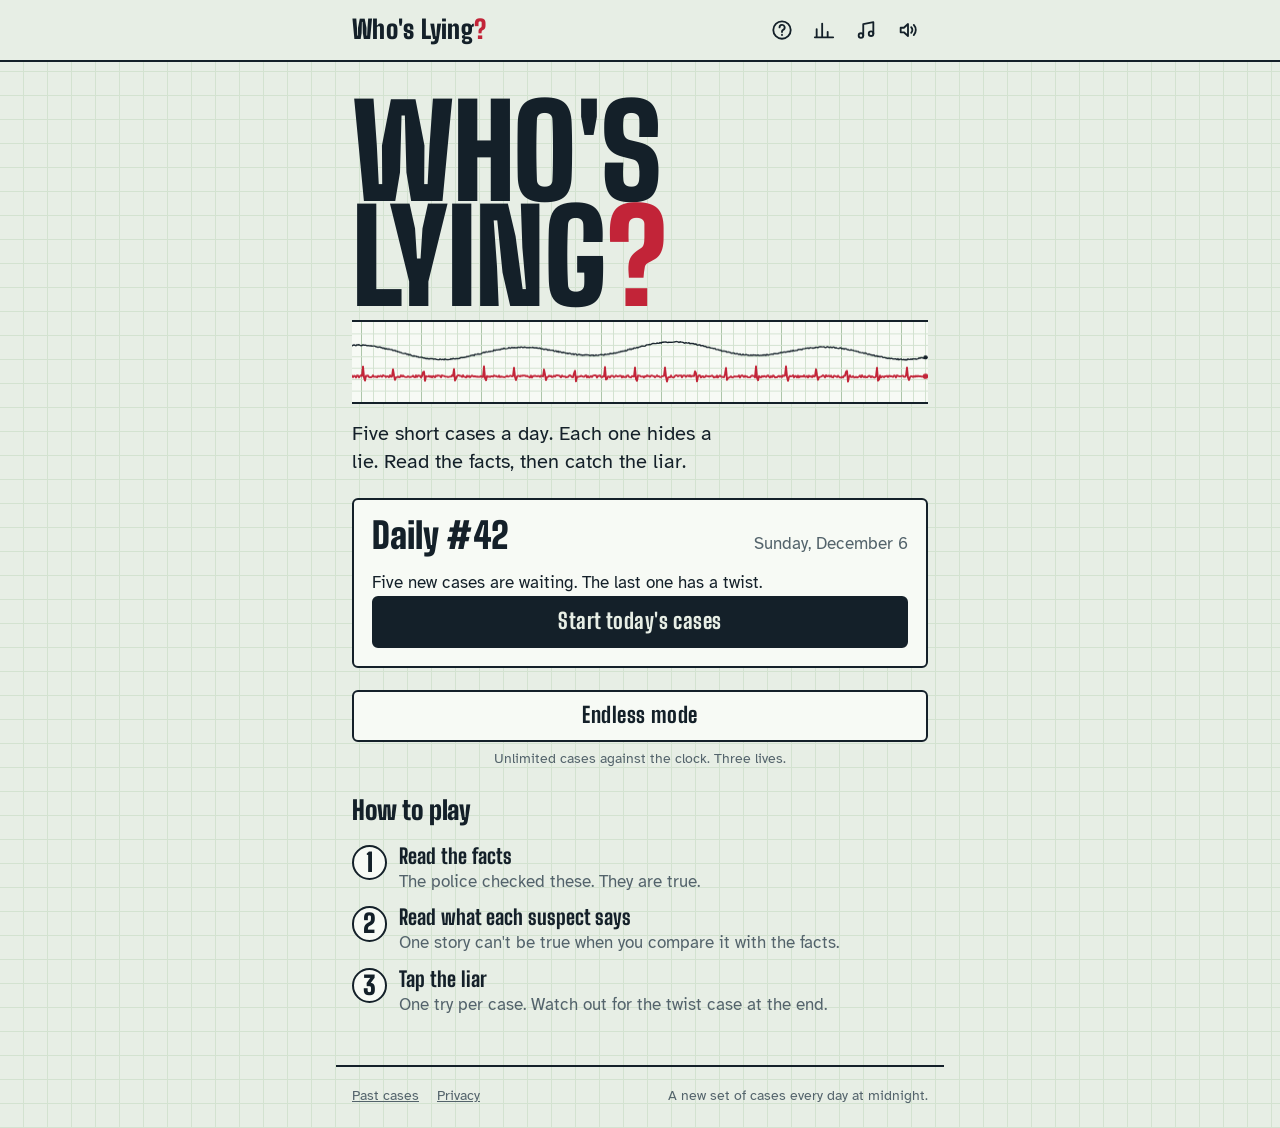
==== index.html @ 4c0bff15 "Who's Lying? daily detective game - 5 daily cases with a twist case, share grid, streaks and stats -" ====
<!doctype html>
<html lang="en">
<head>
<meta charset="utf-8">
<meta name="viewport" content="width=device-width, initial-scale=1, viewport-fit=cover">
<title>Who's Lying?</title>
<meta name="description" content="A free daily detective game. Five short cases a day, one lie hidden in each. Read the facts, catch the liar and share your score.">
<meta name="theme-color" content="#e7eee5" media="(prefers-color-scheme: light)">
<meta name="theme-color" content="#0e1612" media="(prefers-color-scheme: dark)">
<!-- If you move to your own domain, change the address in the 4 lines below -->
<link rel="canonical" href="https://r4flutter.github.io/WhoLies/">
<meta property="og:url" content="https://r4flutter.github.io/WhoLies/">
<meta property="og:image" content="https://r4flutter.github.io/WhoLies/assets/og-image.png">
<meta name="twitter:image" content="https://r4flutter.github.io/WhoLies/assets/og-image.png">
<meta property="og:type" content="website">
<meta property="og:site_name" content="Who's Lying?">
<meta property="og:title" content="Who's Lying? A daily game of catching liars">
<meta property="og:description" content="Five short cases a day. Each one hides a lie. Can you catch them all?">
<meta property="og:image:width" content="1200">
<meta property="og:image:height" content="630">
<meta name="twitter:card" content="summary_large_image">
<link rel="icon" href="assets/favicon.svg" type="image/svg+xml">
<link rel="icon" href="assets/icon-192.png" sizes="192x192" type="image/png">
<link rel="apple-touch-icon" href="assets/apple-touch-icon.png">
<link rel="manifest" href="manifest.webmanifest">
<link rel="preload" href="assets/fonts/big-shoulders-display-latin-900-normal.woff2" as="font" type="font/woff2" crossorigin>
<link rel="preload" href="assets/fonts/atkinson-hyperlegible-latin-400-normal.woff2" as="font" type="font/woff2" crossorigin>
<link rel="stylesheet" href="css/style.css">
<!--
  GOOGLE ADSENSE: when you apply for AdSense, Google asks you to paste a code
  like the line below into the <head>. Paste it here, replacing the ID with yours:
  <script async src="https://pagead2.googlesyndication.com/pagead/js/adsbygoogle.js?client=ca-pub-0000000000000000" crossorigin="anonymous"></script>
-->
<script type="application/ld+json">
{"@context":"https://schema.org","@type":"VideoGame","name":"Who's Lying?","description":"A free daily detective game: five short cases a day, one lie hidden in each.","genre":["Puzzle","Mystery"],"playMode":"SinglePlayer","gamePlatform":"Web browser","applicationCategory":"Game","operatingSystem":"Any","isAccessibleForFree":true,"offers":{"@type":"Offer","price":"0","priceCurrency":"USD"}}
</script>
</head>
<body>
<a class="skip" href="#main">Skip to the game</a>

<header class="bar">
  <div class="bar-in wrap">
    <button class="brand" id="brand" type="button">Who's Lying<span class="q">?</span></button>
    <div class="bar-tools">
      <button class="icon-btn" id="btn-help" type="button" aria-label="How to play">
        <svg viewBox="0 0 24 24"><circle cx="12" cy="12" r="9.5"/><path d="M9.3 9.2a2.8 2.8 0 1 1 3.9 2.6c-.8.4-1.2 1-1.2 1.9v.6"/><path d="M12 17.2v.3"/></svg>
      </button>
      <button class="icon-btn" id="btn-board" type="button" aria-label="Leaderboard" hidden>
        <svg viewBox="0 0 24 24"><path d="M7 4h10v5a5 5 0 0 1-10 0z"/><path d="M7 6H4v1.5A3.5 3.5 0 0 0 7.5 11M17 6h3v1.5a3.5 3.5 0 0 1-3.5 3.5"/><path d="M12 14v4M8.5 20.5h7M10 18h4"/></svg>
      </button>
      <button class="icon-btn" id="btn-stats" type="button" aria-label="Your stats">
        <svg viewBox="0 0 24 24"><path d="M4 20V11M10 20V5M16 20v-6M22 20H2"/></svg>
      </button>
      <button class="icon-btn" id="btn-music" type="button" aria-label="Music" aria-pressed="true">
        <svg viewBox="0 0 24 24"><path d="M9 18V5.5l11-2V16"/><circle cx="6.5" cy="18" r="2.5"/><circle cx="17.5" cy="16" r="2.5"/><path class="mute" d="M3 3l18 18"/></svg>
      </button>
      <button class="icon-btn" id="btn-sound" type="button" aria-label="Sound" aria-pressed="true">
        <svg viewBox="0 0 24 24"><path d="M4 9.5h3.5L12 5.5v13l-4.5-4H4z"/><path class="wave" d="M15.5 9a4.2 4.2 0 0 1 0 6M18.3 6.5a8 8 0 0 1 0 11"/><path class="mute" d="M16 9.5l5 5M21 9.5l-5 5"/></svg>
      </button>
    </div>
  </div>
</header>

<main id="main" class="wrap">

  <!-- HOME -->
  <section id="screen-home" class="screen" aria-labelledby="home-title">
    <div class="hero">
      <h1 class="hero-title" id="home-title">Who's<br>Lying<span class="q">?</span></h1>
      <canvas class="trace hero-trace" id="hero-trace" aria-hidden="true"></canvas>
      <p class="hero-lede">Five short cases a day. Each one hides a lie. Read the facts, then catch the liar.</p>
    </div>

    <div class="today" id="today">
      <div class="today-head">
        <span class="today-num" id="home-num">Daily #1</span>
        <span class="today-date" id="home-date"></span>
      </div>
      <div id="home-state"></div>
    </div>

    <div class="endless-cta">
      <button class="btn ghost wide" id="btn-endless" type="button">Endless mode</button>
      <p class="note" id="endless-note">Unlimited cases against the clock. Three lives.</p>
    </div>

    <div>
      <h2 class="how-title">How to play</h2>
    </div>
    <ol class="steps">
      <li><div><strong>Read the facts</strong><span>The police checked these. They are true.</span></div></li>
      <li><div><strong>Read what each suspect says</strong><span>One story can't be true when you compare it with the facts.</span></div></li>
      <li><div><strong>Tap the liar</strong><span>One try per case. Watch out for the twist case at the end.</span></div></li>
    </ol>
  </section>

  <!-- GAME -->
  <section id="screen-game" class="screen" aria-label="Case" hidden>
    <div class="recorder">
      <canvas class="trace" id="trace" aria-hidden="true"></canvas>
      <div class="rec-labels"><span id="rec-left">Case 1 of 5</span><span class="rec-time" id="rec-time" role="timer" aria-live="off">0:00</span></div>
    </div>
    <div class="game-meta">
      <div class="pips" id="pips" role="img" aria-label="Your results so far"></div>
      <div class="score-line" id="score-line" hidden></div>
      <div class="lives" id="lives" role="img" hidden></div>
      <span class="replay-tag" id="replay-tag" hidden>Replay: streak safe</span>
    </div>

    <article class="case" id="case">
      <p class="case-kicker" id="case-kicker"></p>
      <h2 class="case-title" id="case-title"></h2>
      <p class="case-setup" id="case-setup"></p>
      <div class="twist" id="twist" hidden></div>
      <h3 class="sec">Facts the police checked</h3>
      <ul class="clues" id="clues"></ul>
      <h3 class="sec">What they say</h3>
      <p class="task" id="task"></p>
      <p class="tip" id="tip" hidden>Compare each story with the facts above. Exactly one of them can't be true.</p>
      <div class="suspects" id="suspects"></div>
      <div class="case-tools">
        <button class="link-btn" id="btn-hint" type="button">Use a hint</button>
        <p class="note" id="hint-note"></p>
      </div>
    </article>
  </section>

  <!-- RESULTS -->
  <section id="screen-results" class="screen" aria-labelledby="res-title" hidden>
    <p class="res-kicker" id="res-kicker"></p>
    <h2 class="res-title" id="res-title" tabindex="-1"></h2>
    <div id="res-body"></div>
    <div class="share-box">
      <button class="btn primary wide" id="btn-share" type="button">Share your result</button>
      <div class="share-alt">
        <a id="share-wa" href="#" target="_blank" rel="noopener">WhatsApp</a>
        <a id="share-x" href="#" target="_blank" rel="noopener">Post on X</a>
        <button id="btn-copy" type="button">Copy text</button>
      </div>
      <textarea class="share-text" id="share-text" readonly hidden aria-label="Your result text"></textarea>
    </div>
    <div class="rank-card" id="res-rank" hidden></div>
    <dl class="stat-row" id="res-stats"></dl>
    <p class="countdown-line" id="res-next"></p>
    <div class="dlg-row" id="res-actions"></div>
    <details class="review" id="review">
      <summary>Review the answers</summary>
      <div id="review-list"></div>
    </details>
    <div class="ad-slot" id="ad-results" hidden></div>
  </section>
</main>

<footer class="foot wrap">
  <a href="archive.html">Past cases</a>
  <a href="privacy.html">Privacy</a>
  <span class="spacer"></span>
  <span>A new set of cases every day at midnight.</span>
</footer>

<!-- Accuse / verdict panel -->
<div class="sheet" id="sheet" hidden>
  <div class="sheet-in">
    <div id="sheet-accuse" class="dlg-row">
      <p class="sheet-q" id="accuse-q"></p>
      <div class="sheet-row">
        <button class="btn ghost" id="btn-cancel" type="button">Cancel</button>
        <button class="btn danger" id="btn-accuse" type="button">Accuse</button>
      </div>
    </div>
    <div id="sheet-verdict" class="dlg-row" hidden aria-live="polite">
      <p class="verdict" id="verdict"></p>
      <p class="why" id="why"></p>
      <p class="twist-reveal" id="twist-reveal" hidden></p>
      <button class="btn primary wide" id="btn-next" type="button">Next case</button>
    </div>
  </div>
</div>

<dialog id="dlg-help" aria-labelledby="help-h">
  <div class="dlg">
    <button class="icon-btn dlg-close" type="button" data-close aria-label="Close">
      <svg viewBox="0 0 24 24"><path d="M6 6l12 12M18 6L6 18"/></svg>
    </button>
    <h2 id="help-h">How to play</h2>
    <p>Every day there are five new cases. In each one, the police checked some facts, and three suspects tell you their story.</p>
    <p><strong>One story can't be true.</strong> Compare each one with the facts and tap the liar. You get one try per case.</p>
    <h3>The twist case</h3>
    <p>Case 5 changes the rules. Sometimes two people are lying and you must find the honest one. Sometimes everyone tells the truth and one of the facts is fake.</p>
    <h3>Your result</h3>
    <ul class="legend">
      <li><span class="cell-g"></span>Caught on your own</li>
      <li><span class="cell-y"></span>Caught with a hint</li>
      <li><span class="cell-r"></span>The liar got away</li>
    </ul>
    <h3>Endless mode</h3>
    <p>Unlimited cases with a timer and three lives. Every fifth case is a twist. How long a streak can you build?</p>
    <button class="btn primary wide" type="button" data-close>Got it</button>
  </div>
</dialog>

<dialog id="dlg-stats" aria-labelledby="stats-h">
  <div class="dlg">
    <button class="icon-btn dlg-close" type="button" data-close aria-label="Close">
      <svg viewBox="0 0 24 24"><path d="M6 6l12 12M18 6L6 18"/></svg>
    </button>
    <h2 id="stats-h">Your stats</h2>
    <dl class="stat-row" id="stats-row"></dl>
    <h3>Liars caught per day</h3>
    <div class="dist" id="stats-dist"></div>
    <p id="stats-endless"></p>
    <h3 id="stats-badges-h" hidden>Your rewards</h3>
    <p class="badges" id="stats-badges" hidden></p>
  </div>
</dialog>

<dialog id="dlg-chance" aria-labelledby="chance-h">
  <div class="dlg">
    <h2 id="chance-h">Out of lives</h2>
    <p id="chance-text"></p>
    <button class="btn danger wide" id="btn-chance-yes" type="button">Keep going</button>
    <button class="btn ghost wide" id="btn-chance-no" type="button">End the run</button>
  </div>
</dialog>

<dialog id="dlg-board" aria-labelledby="board-h">
  <div class="dlg">
    <button class="icon-btn dlg-close" type="button" data-close aria-label="Close">
      <svg viewBox="0 0 24 24"><path d="M6 6l12 12M18 6L6 18"/></svg>
    </button>
    <h2 id="board-h">Leaderboard</h2>
    <p class="demo-note" id="board-demo" hidden>Demo mode: these players are made up, and nothing you post leaves this device.</p>
    <div class="tabs" role="tablist" aria-label="Which leaderboard">
      <button class="tab" type="button" role="tab" data-tab="today" aria-selected="true">Today</button>
      <button class="tab" type="button" role="tab" data-tab="yesterday" aria-selected="false">Yesterday</button>
      <button class="tab" type="button" role="tab" data-tab="endless" aria-selected="false">Endless</button>
    </div>
    <p class="board-note" id="board-note"></p>
    <ol class="board" id="board-list" aria-live="polite"></ol>
    <div class="board-me" id="board-me"></div>
  </div>
</dialog>

<dialog id="dlg-name" aria-labelledby="name-h">
  <form class="dlg" id="name-form" method="dialog" novalidate>
    <h2 id="name-h">Join the leaderboard</h2>
    <p>Pick a detective name. Other players will see it next to your score.</p>
    <label class="field-label" for="name-input">Detective name</label>
    <input class="field" id="name-input" name="name" type="text" maxlength="16" autocomplete="nickname" autocapitalize="words" spellcheck="false" required>
    <p class="field-error" id="name-error" role="alert" hidden></p>
    <button class="btn primary wide" type="submit" id="name-save">Join</button>
    <button class="btn ghost wide" type="button" data-close>Not now</button>
  </form>
</dialog>

<dialog id="dlg-reward" aria-labelledby="reward-h">
  <div class="dlg reward">
    <p class="reward-badge" id="reward-badge" aria-hidden="true"></p>
    <h2 id="reward-h">You made the top 100!</h2>
    <p id="reward-text"></p>
    <ul class="reward-list" id="reward-list"></ul>
    <button class="btn primary wide" type="button" data-close>Nice!</button>
  </div>
</dialog>

<div class="toast" id="toast" role="status" aria-live="polite" hidden></div>

<script src="js/config.js" defer></script>
<script src="js/cases.js" defer></script>
<script src="js/engine.js" defer></script>
<script src="js/ads.js" defer></script>
<script src="js/leaderboard.js" defer></script>
<script src="js/game.js" defer></script>
</body>
</html>
---- css/style.css ----
/* WHO'S LYING? — styles
   Layout: one narrow case-file column on polygraph chart paper; a strip-chart recorder tops every case. */

@font-face { font-family: "Big Shoulders Display"; font-weight: 700; font-style: normal; font-display: swap; src: url("../assets/fonts/big-shoulders-display-latin-700-normal.woff2") format("woff2"); }
@font-face { font-family: "Big Shoulders Display"; font-weight: 800; font-style: normal; font-display: swap; src: url("../assets/fonts/big-shoulders-display-latin-800-normal.woff2") format("woff2"); }
@font-face { font-family: "Big Shoulders Display"; font-weight: 900; font-style: normal; font-display: swap; src: url("../assets/fonts/big-shoulders-display-latin-900-normal.woff2") format("woff2"); }
@font-face { font-family: "Atkinson Hyperlegible"; font-weight: 400; font-style: normal; font-display: swap; src: url("../assets/fonts/atkinson-hyperlegible-latin-400-normal.woff2") format("woff2"); }
@font-face { font-family: "Atkinson Hyperlegible"; font-weight: 400; font-style: italic; font-display: swap; src: url("../assets/fonts/atkinson-hyperlegible-latin-400-italic.woff2") format("woff2"); }
@font-face { font-family: "Atkinson Hyperlegible"; font-weight: 700; font-style: normal; font-display: swap; src: url("../assets/fonts/atkinson-hyperlegible-latin-700-normal.woff2") format("woff2"); }

:root {
  /* chart paper, recorder ink, red needle pen, manila evidence tags */
  --paper: #e7eee5;
  --surface: #f7faf5;
  --grid: #d3e2d0;
  --grid-strong: #adc6a9;
  --ink: #142029;
  --pencil: #53636b;
  --needle: #c22438;
  --needle-ink: #ffffff;
  --tag: #ecdcae;
  --tag-ink: #382d12;
  --ok: #1b6844;
  --hint: #8f6200;
  --face: #fbfcf8;
  --scrim: rgba(20, 32, 41, 0.55);

  --display: "Big Shoulders Display", "Arial Narrow", "Roboto Condensed", "Helvetica Neue", Impact, sans-serif;
  --body: "Atkinson Hyperlegible", "Segoe UI", Roboto, "Helvetica Neue", Arial, sans-serif;

  --s-1: 0.875rem;
  --s0: 1.0625rem;
  --s1: 1.25rem;
  --s2: 1.625rem;
  --s3: 2.25rem;
  --s4: 3.25rem;
  --r: 6px;
  --col: 36rem;
  color-scheme: light;
}
@media (prefers-color-scheme: dark) {
  :root:not([data-theme="light"]) {
    --paper: #0e1612;
    --surface: #16211b;
    --grid: #1b2922;
    --grid-strong: #2c4236;
    --ink: #e2ebe1;
    --pencil: #95a69b;
    --needle: #ff5c6c;
    --needle-ink: #1a0508;
    --tag: #3a3220;
    --tag-ink: #f2e5bd;
    --ok: #55c993;
    --hint: #e5b545;
    --face: #1e2b24;
    --scrim: rgba(0, 0, 0, 0.62);
    color-scheme: dark;
  }
}
:root[data-theme="dark"] {
  --paper: #0e1612;
  --surface: #16211b;
  --grid: #1b2922;
  --grid-strong: #2c4236;
  --ink: #e2ebe1;
  --pencil: #95a69b;
  --needle: #ff5c6c;
  --needle-ink: #1a0508;
  --tag: #3a3220;
  --tag-ink: #f2e5bd;
  --ok: #55c993;
  --hint: #e5b545;
  --face: #1e2b24;
  --scrim: rgba(0, 0, 0, 0.62);
  color-scheme: dark;
}

*, *::before, *::after { box-sizing: border-box; }
[hidden] { display: none !important; }
html { -webkit-text-size-adjust: 100%; }
body {
  margin: 0;
  min-height: 100vh;
  font-family: var(--body);
  font-size: var(--s0);
  line-height: 1.5;
  color: var(--ink);
  background-color: var(--paper);
  background-image:
    linear-gradient(var(--grid) 1px, transparent 1px),
    linear-gradient(90deg, var(--grid) 1px, transparent 1px);
  background-size: 24px 24px;
  background-position: -1px -1px;
  -webkit-font-smoothing: antialiased;
  overflow-x: hidden;
  overflow-x: clip;
  display: flex;
  flex-direction: column;
}
body.sheet-open { padding-bottom: var(--sheet-h, 0px); }
img, svg, canvas { max-width: 100%; }
button { font: inherit; color: inherit; }
a { color: inherit; }
:focus-visible { outline: 3px solid var(--needle); outline-offset: 2px; }

.wrap {
  width: 100%;
  max-width: calc(var(--col) + 32px);
  margin-inline: auto;
  padding-left: max(16px, env(safe-area-inset-left, 0px));
  padding-right: max(16px, env(safe-area-inset-right, 0px));
}
.skip { position: absolute; left: -999px; top: 8px; background: var(--ink); color: var(--paper); padding: 8px 12px; z-index: 50; border-radius: var(--r); }
.skip:focus { left: 16px; }

/* ---------- header ---------- */
.bar { border-bottom: 2px solid var(--ink); background: var(--paper); }
.bar-in { display: flex; align-items: center; justify-content: space-between; gap: 12px; padding-block: 10px; }
.brand {
  background: none; border: 0; padding: 4px 0; cursor: pointer; white-space: nowrap;
  font-family: var(--display); font-weight: 900; font-size: clamp(1.3rem, 6vw, 1.6rem); line-height: 1; letter-spacing: 0.01em;
  color: var(--ink);
}
.brand .q { color: var(--needle); }
.bar-tools { display: flex; gap: 2px; }
.icon-btn {
  width: 40px; height: 40px; display: grid; place-items: center;
  background: transparent; border: 0; border-radius: 50%; cursor: pointer; color: var(--ink);
}
.icon-btn:hover { background: var(--grid); }
.icon-btn svg { width: 22px; height: 22px; fill: none; stroke: currentColor; stroke-width: 2; stroke-linecap: round; stroke-linejoin: round; }
.icon-btn[aria-pressed="false"] .wave { display: none; }
.icon-btn[aria-pressed="true"] .mute { display: none; }

main { flex: 1; padding-block: 20px 32px; }
.screen { display: grid; gap: 22px; }
.screen > p { margin: 0; }
#res-body { display: grid; gap: 14px; justify-items: start; }

/* ---------- buttons ---------- */
.btn {
  display: inline-flex; align-items: center; justify-content: center; gap: 8px;
  min-height: 52px; padding: 10px 20px;
  border-radius: var(--r); border: 2px solid var(--ink);
  font-family: var(--display); font-weight: 800; font-size: 1.35rem; letter-spacing: 0.02em; line-height: 1;
  cursor: pointer; text-decoration: none; text-align: center;
  transition: transform 0.08s ease;
}
.btn:active { transform: translateY(1px); }
.btn:disabled { opacity: 0.55; cursor: default; }
.btn.primary { background: var(--ink); color: var(--paper); }
.btn.ghost { background: var(--surface); color: var(--ink); }
.btn.danger { background: var(--needle); border-color: var(--needle); color: var(--needle-ink); }
.btn.wide { width: 100%; }
.btn.small { min-height: 40px; padding: 6px 14px; font-size: 1.1rem; }
.link-btn {
  background: none; border: 0; padding: 6px 2px; cursor: pointer;
  color: var(--pencil); text-decoration: underline; text-underline-offset: 3px; font-size: var(--s-1);
}
.link-btn:disabled { text-decoration: none; cursor: default; }

/* ---------- home ---------- */
.hero { display: grid; gap: 10px; padding-top: 6px; }
.hero-title {
  margin: 0;
  font-family: var(--display); font-weight: 900;
  font-size: clamp(4.25rem, 21vw, 8rem); line-height: 0.82; letter-spacing: -0.01em;
  text-transform: uppercase;
}
.hero-title .q { color: var(--needle); }
.trace { display: block; width: 100%; height: 76px; }
.hero-trace { height: 84px; border-top: 2px solid var(--ink); border-bottom: 2px solid var(--ink); background: var(--surface); }
.hero-lede { margin: 6px 0 0; font-size: var(--s1); line-height: 1.4; max-width: 30ch; text-wrap: pretty; }

.today {
  background: var(--surface); border: 2px solid var(--ink); border-radius: var(--r);
  padding: 18px; display: grid; gap: 14px;
}
.today-head { display: flex; flex-wrap: wrap; align-items: baseline; justify-content: space-between; gap: 4px 12px; }
.today-num { font-family: var(--display); font-weight: 900; font-size: var(--s3); line-height: 1; }
.today-date { color: var(--pencil); }
.today p { margin: 0; }
.home-done { display: grid; gap: 12px; }
.mini-grid { display: flex; gap: 6px; }
.mini-grid span { width: 30px; height: 30px; border-radius: 4px; border: 2px solid var(--ink); }
.cell-g { background: var(--ok); }
.cell-y { background: var(--hint); }
.cell-r { background: var(--needle); }
.cell-n { background: transparent; }
.countdown-line { color: var(--pencil); font-variant-numeric: tabular-nums; }
.countdown-line strong { color: var(--ink); font-weight: 700; }

.endless-cta { display: grid; gap: 6px; }
.endless-cta .note { color: var(--pencil); font-size: var(--s-1); margin: 0; text-align: center; }

.steps { margin: 0; padding: 0; list-style: none; display: grid; gap: 12px; counter-reset: step; }
.steps li { counter-increment: step; display: grid; grid-template-columns: 2.2rem 1fr; gap: 12px; align-items: start; }
.steps li::before {
  content: counter(step);
  font-family: var(--display); font-weight: 900; font-size: 1.6rem; line-height: 1;
  width: 2.2rem; height: 2.2rem; display: grid; place-items: center;
  border: 2px solid var(--ink); border-radius: 50%; background: var(--surface);
}
.steps strong { display: block; font-family: var(--display); font-weight: 800; font-size: 1.3rem; line-height: 1.15; }
.steps span { color: var(--pencil); }
.how-title { margin: 6px 0 0; font-family: var(--display); font-weight: 900; font-size: var(--s2); line-height: 1; }

/* ---------- recorder ---------- */
.recorder {
  position: relative; border: 2px solid var(--ink); border-radius: var(--r);
  background: var(--surface); overflow: hidden;
}
.recorder .trace { height: 70px; }
.rec-labels {
  position: absolute; inset: 0 0 auto 0; display: flex; justify-content: space-between; align-items: flex-start;
  padding: 6px 10px; pointer-events: none;
  font-family: var(--display); font-weight: 800; font-size: 1.05rem; letter-spacing: 0.03em;
}
.rec-labels span { background: var(--surface); padding: 0 4px; border-radius: 3px; }
.rec-time { font-variant-numeric: tabular-nums; }
.rec-time.urgent { color: var(--needle); }

.game-meta { display: flex; align-items: center; justify-content: space-between; gap: 12px; min-height: 30px; }
.pips { display: flex; gap: 6px; }
.pips span { width: 22px; height: 22px; border-radius: 4px; border: 2px solid var(--ink); }
.pips span.now { box-shadow: 0 0 0 3px var(--grid-strong); }
.score-line { font-family: var(--display); font-weight: 800; font-size: 1.25rem; }
.lives { display: flex; gap: 6px; align-items: center; }
.lives span { width: 16px; height: 16px; border-radius: 50%; border: 2px solid var(--needle); }
.lives span.on { background: var(--needle); }
.replay-tag { font-size: var(--s-1); color: var(--pencil); border: 1px dashed var(--pencil); border-radius: 99px; padding: 2px 10px; }

/* ---------- case ---------- */
.case { display: grid; gap: 14px; }
.case-kicker { margin: 0; color: var(--pencil); font-size: var(--s-1); }
.case-title {
  margin: -6px 0 0; font-family: var(--display); font-weight: 900;
  font-size: clamp(2.1rem, 9vw, 2.75rem); line-height: 0.95; text-wrap: balance;
}
.case-setup { margin: 0; font-size: var(--s1); line-height: 1.4; text-wrap: pretty; }
.sec { margin: 6px 0 -4px; font-family: var(--display); font-weight: 800; font-size: 1.3rem; line-height: 1.1; }
.twist {
  border: 3px solid var(--needle); border-radius: var(--r); padding: 12px 14px;
  background: var(--surface); color: var(--ink); display: grid; gap: 2px;
}
.twist strong { font-family: var(--display); font-weight: 900; font-size: 1.7rem; line-height: 1; color: var(--needle); }

.clues { list-style: none; margin: 0; padding: 0; display: grid; gap: 8px; }
.clue {
  position: relative; display: block; width: 100%; text-align: left;
  background: var(--tag); color: var(--tag-ink);
  padding: 11px 14px 11px 34px; border: 0; border-radius: 0 var(--r) var(--r) 0;
  clip-path: polygon(16px 0, 100% 0, 100% 100%, 16px 100%, 0 50%);
  font-size: var(--s0); line-height: 1.4;
}
.clue::before {
  content: ""; position: absolute; left: 14px; top: 50%; width: 9px; height: 9px; margin-top: -4.5px;
  border-radius: 50%; background: var(--paper); box-shadow: inset 0 0 0 2px var(--tag-ink);
}
button.clue { cursor: pointer; }
button.clue:hover { filter: brightness(0.97); }
.clue.is-picked { outline: 3px solid var(--needle); outline-offset: -3px; }
.clue.is-out { opacity: 0.45; text-decoration: line-through; }
.clue.is-wrong { outline: 3px dashed var(--needle); outline-offset: -3px; }
.clue.has-stamp { padding-right: 104px; }
.clue .stamp { right: 10px; top: 50%; transform: translateY(-50%) rotate(-6deg); }

.task { margin: 0; font-weight: 700; }
.tip { margin: 0; color: var(--pencil); font-size: var(--s-1); border-left: 3px solid var(--grid-strong); padding-left: 10px; }

.suspects { display: grid; gap: 10px; overflow-x: clip; padding-bottom: 12px; }
.suspect {
  position: relative; display: grid; grid-template-columns: 76px 1fr; gap: 14px; align-items: start;
  width: 100%; text-align: left; padding: 12px; cursor: pointer;
  background: var(--surface); border: 2px solid var(--grid-strong); border-radius: var(--r);
  transition: border-color 0.12s ease;
}
.suspect:hover { border-color: var(--ink); }
.suspect.is-picked { border-color: var(--needle); box-shadow: 0 0 0 2px var(--needle); }
.suspect.is-out { opacity: 0.45; }
.suspect.is-out .says { text-decoration: line-through; }
.suspect.is-wrong { border-color: var(--needle); border-style: dashed; }
.suspect:disabled, .clue:disabled { cursor: default; }
.suspect.static { cursor: default; }
.suspect.static:hover { border-color: var(--grid-strong); }
.mug {
  width: 76px; height: 86px; border: 2px solid var(--ink); border-radius: 4px; overflow: hidden;
  background-color: var(--face);
  background-image: repeating-linear-gradient(to bottom, transparent 0 13px, var(--grid-strong) 13px 14px);
  display: grid; align-items: end;
}
.face { display: block; width: 100%; height: auto; }
.face .skin { fill: var(--face); stroke: var(--ink); stroke-width: 2; }
.face .cloth { fill: var(--grid-strong); }
.face .ln { fill: none; stroke: var(--ink); stroke-width: 2; stroke-linecap: round; stroke-linejoin: round; }
.face .ln.thin { stroke-width: 1.4; }
.face .ln.paper { stroke: var(--face); }
.face .hair, .face .ink { fill: var(--ink); }
.face .band { fill: var(--needle); }
.who { display: grid; gap: 4px; min-width: 0; }
.who-name { font-family: var(--display); font-weight: 900; font-size: 1.55rem; line-height: 1; }
.who-role { color: var(--pencil); font-size: var(--s-1); line-height: 1.2; }
.says { display: block; margin: 4px 0 0; font-size: var(--s0); line-height: 1.42; }
.says::before { content: "\201C"; }
.says::after { content: "\201D"; }
.your-pick { position: absolute; left: 12px; bottom: -11px; background: var(--needle); color: var(--needle-ink); font-size: 0.75rem; font-weight: 700; padding: 1px 8px; border-radius: 99px; }

.stamp {
  position: absolute; right: 12px; top: 12px; z-index: 2;
  font-family: var(--display); font-weight: 900; font-size: 1.9rem; line-height: 1; letter-spacing: 0.06em;
  color: var(--needle); border: 3px solid var(--needle); border-radius: 4px; padding: 4px 8px 2px;
  transform: rotate(-9deg); background: var(--surface);
  animation: stamp 0.32s cubic-bezier(0.2, 1.6, 0.4, 1) both;
}
.stamp.ok { color: var(--ok); border-color: var(--ok); }
.clue .stamp { background: var(--tag); font-size: 1.4rem; }
@keyframes stamp { from { transform: rotate(-9deg) scale(1.7); opacity: 0; } to { transform: rotate(-9deg) scale(1); opacity: 1; } }
.clue .stamp { animation-name: stampc; }
@keyframes stampc { from { transform: translateY(-50%) rotate(-6deg) scale(1.7); opacity: 0; } to { transform: translateY(-50%) rotate(-6deg) scale(1); opacity: 1; } }

.case-tools { display: flex; flex-wrap: wrap; gap: 4px 16px; align-items: center; justify-content: space-between; }
.case-tools .note { color: var(--pencil); font-size: var(--s-1); margin: 0; }

/* ---------- bottom sheet ---------- */
.sheet {
  position: fixed; left: 0; right: 0; bottom: 0; z-index: 20;
  background: var(--surface); border-top: 3px solid var(--ink);
  padding-bottom: env(safe-area-inset-bottom, 0px);
  max-height: 72vh; overflow-y: auto;
  animation: rise 0.18s ease-out both;
}
@keyframes rise { from { transform: translateY(100%); } to { transform: none; } }
.sheet-in {
  max-width: calc(var(--col) + 32px); margin-inline: auto;
  padding-left: max(16px, env(safe-area-inset-left, 0px));
  padding-right: max(16px, env(safe-area-inset-right, 0px));
  padding-block: 14px 16px; display: grid; gap: 10px;
}
.sheet-q { margin: 0; font-weight: 700; }
.sheet-row { display: grid; grid-template-columns: 1fr 2fr; gap: 10px; }
.verdict { margin: 0; font-family: var(--display); font-weight: 900; font-size: var(--s3); line-height: 0.95; }
.verdict.good { color: var(--ok); }
.verdict.bad { color: var(--needle); }
.why { margin: 0; line-height: 1.45; }
.twist-reveal { margin: 0; font-style: italic; color: var(--pencil); }

/* ---------- results ---------- */
.res-kicker { margin: 0; color: var(--pencil); }
.res-title { margin: -12px 0 0; font-family: var(--display); font-weight: 900; font-size: clamp(3rem, 15vw, 4.75rem); line-height: 0.88; text-wrap: balance; }
.res-grid { display: flex; gap: 8px; }
.res-grid span { width: 48px; height: 48px; border-radius: 6px; border: 2px solid var(--ink); }
.res-big { margin: 0; font-family: var(--display); font-weight: 900; font-size: clamp(4.5rem, 24vw, 7rem); line-height: 0.85; }
.res-line { margin: 0; font-size: var(--s1); }
.res-line strong { font-variant-numeric: tabular-nums; }
.share-box { display: grid; gap: 10px; }
.share-alt { display: flex; flex-wrap: wrap; gap: 8px; }
.share-alt a, .share-alt button {
  flex: 1 1 0; min-width: 90px; min-height: 44px; display: inline-flex; align-items: center; justify-content: center;
  border: 2px solid var(--ink); border-radius: var(--r); background: var(--surface);
  font-weight: 700; text-decoration: none; cursor: pointer; font-size: var(--s-1);
}
.share-text { width: 100%; min-height: 110px; font: inherit; font-size: var(--s-1); padding: 10px; border: 2px solid var(--ink); border-radius: var(--r); background: var(--surface); color: var(--ink); }
.stat-row { display: grid; grid-template-columns: repeat(4, 1fr); gap: 8px; margin: 0; }
.stat-row div { display: grid; gap: 2px; text-align: center; padding: 10px 4px; border-top: 2px solid var(--ink); }
.stat-row dt { order: 2; color: var(--pencil); font-size: 0.8rem; line-height: 1.2; }
.stat-row dd { order: 1; margin: 0; font-family: var(--display); font-weight: 900; font-size: 2rem; line-height: 1; font-variant-numeric: tabular-nums; }
.new-best { display: inline-block; background: var(--needle); color: var(--needle-ink); font-weight: 700; font-size: var(--s-1); padding: 3px 10px; border-radius: 99px; }

.review { border-top: 2px solid var(--ink); padding-top: 10px; }
.review summary { cursor: pointer; font-family: var(--display); font-weight: 800; font-size: 1.3rem; padding: 4px 0; }
.review-item { display: grid; gap: 4px; padding: 12px 0; border-bottom: 1px solid var(--grid-strong); }
.review-item h4 { margin: 0; font-family: var(--display); font-weight: 800; font-size: 1.25rem; display: flex; gap: 8px; align-items: center; }
.review-item h4 span { width: 16px; height: 16px; border-radius: 3px; border: 2px solid var(--ink); flex: none; }
.review-item p { margin: 0; }
.review-item .ans { font-weight: 700; }

.ad-slot { min-height: 0; }
.ad-demo-banner { border: 2px dashed var(--pencil); border-radius: var(--r); padding: 28px 12px; text-align: center; color: var(--pencil); font-size: var(--s-1); }

/* ---------- dialogs ---------- */
dialog {
  width: min(32rem, calc(100% - 32px)); max-height: calc(100% - 48px);
  border: 2px solid var(--ink); border-radius: var(--r); padding: 0;
  background: var(--surface); color: var(--ink);
}
dialog::backdrop { background: var(--scrim); }
.dlg { padding: 20px; display: grid; gap: 14px; }
.dlg h2 { margin: 0; font-family: var(--display); font-weight: 900; font-size: var(--s3); line-height: 0.95; }
.dlg h3 { margin: 4px 0 0; font-family: var(--display); font-weight: 800; font-size: 1.3rem; }
.dlg p { margin: 0; }
.dlg-close { justify-self: end; margin: -8px -8px -18px 0; }
.dist { display: grid; gap: 6px; }
.dist-row { display: grid; grid-template-columns: 2.4rem 1fr; gap: 8px; align-items: center; font-variant-numeric: tabular-nums; }
.dist-row b { font-family: var(--display); font-size: 1.15rem; }
.dist-bar { height: 24px; background: var(--grid-strong); color: var(--ink); border-radius: 3px; display: flex; align-items: center; justify-content: flex-end; padding: 0 8px; font-size: var(--s-1); font-weight: 700; min-width: 28px; }
.dist-bar.today { background: var(--ink); color: var(--paper); }
.dlg-row { display: grid; gap: 10px; }
.legend { display: grid; gap: 6px; margin: 0; padding: 0; list-style: none; }
.legend li { display: flex; gap: 10px; align-items: center; }
.legend span { width: 20px; height: 20px; border-radius: 4px; border: 2px solid var(--ink); flex: none; }

/* ---------- toast + ad placeholder ---------- */
.toast {
  position: fixed; left: 50%; bottom: calc(24px + env(safe-area-inset-bottom, 0px)); transform: translateX(-50%);
  z-index: 40; max-width: calc(100% - 32px);
  background: var(--ink); color: var(--paper); padding: 10px 16px; border-radius: var(--r); font-weight: 700;
}
body.sheet-open .toast { bottom: calc(var(--sheet-h, 0px) + 16px); }
.ad-demo { position: fixed; inset: 0; z-index: 60; background: var(--scrim); display: grid; place-items: center; padding: 16px; }
.ad-demo-box {
  width: min(26rem, 100%); background: var(--surface); border: 2px dashed var(--pencil); border-radius: var(--r);
  padding: 24px; display: grid; gap: 10px; text-align: center;
}
.ad-demo-box p { margin: 0; }
.ad-demo-kind { font-family: var(--display); font-weight: 900; font-size: var(--s2); }
.ad-demo-name, .ad-demo-note { color: var(--pencil); font-size: var(--s-1); }
.ad-demo-row { display: flex; gap: 8px; justify-content: center; flex-wrap: wrap; margin-top: 6px; }

/* ---------- footer ---------- */
.foot { padding-block: 18px calc(22px + env(safe-area-inset-bottom, 0px)); border-top: 2px solid var(--ink); display: flex; flex-wrap: wrap; gap: 6px 18px; font-size: var(--s-1); color: var(--pencil); }
.foot a { color: var(--pencil); }
.foot .spacer { flex: 1; }

/* ---------- archive + text pages ---------- */
.page-title { margin: 0; font-family: var(--display); font-weight: 900; font-size: clamp(2.75rem, 13vw, 4rem); line-height: 0.9; }
.lede { margin: 0; font-size: var(--s1); line-height: 1.4; max-width: 34ch; }
.days { display: grid; gap: 10px; }
.day { background: var(--surface); border: 2px solid var(--grid-strong); border-radius: var(--r); padding: 14px; display: grid; gap: 10px; }
.day:target { border-color: var(--needle); }
.day-head { display: flex; flex-wrap: wrap; gap: 4px 12px; align-items: baseline; }
.day-head h2 { margin: 0; font-family: var(--display); font-weight: 900; font-size: 1.7rem; line-height: 1; }
.day-date { color: var(--pencil); }
.chip { margin-left: auto; font-weight: 700; font-size: var(--s-1); border: 2px solid var(--ink); border-radius: 99px; padding: 1px 10px; }
.day-actions { display: flex; flex-wrap: wrap; gap: 10px; align-items: center; }
.day details { flex: 1 1 100%; }
.day summary { cursor: pointer; color: var(--pencil); text-decoration: underline; text-underline-offset: 3px; width: max-content; }
.answers { margin: 10px 0 0; padding: 0; list-style: none; display: grid; gap: 10px; }
.answers li { border-left: 3px solid var(--grid-strong); padding-left: 10px; display: grid; gap: 2px; }
.answers b { font-family: var(--display); font-weight: 800; font-size: 1.15rem; }
.empty { background: var(--surface); border: 2px dashed var(--grid-strong); border-radius: var(--r); padding: 18px; display: grid; gap: 10px; }
.empty p { margin: 0; }
.prose { display: grid; gap: 12px; max-width: 65ch; }
.prose h2 { margin: 12px 0 0; font-family: var(--display); font-weight: 800; font-size: var(--s2); line-height: 1; }
.prose p, .prose ul { margin: 0; }
.prose li + li { margin-top: 4px; }

@media (min-width: 640px) {
  main { padding-block: 32px 48px; }
  .suspect { grid-template-columns: 88px 1fr; }
  .mug { width: 88px; height: 98px; }
}
@media (prefers-reduced-motion: reduce) {
  *, *::before, *::after { animation: none !important; transition: none !important; }
}

/* ---------- leaderboard + rewards ---------- */
.rank-card {
  background: var(--surface); border: 2px solid var(--ink); border-radius: var(--r);
  padding: 14px 16px; display: grid; gap: 8px;
}
.rank-card p { margin: 0; }
.rank-head { font-size: var(--s1); line-height: 1.35; }
.rank-sub { color: var(--pencil); font-size: var(--s-1); }
.tabs { display: grid; grid-template-columns: repeat(3, 1fr); border: 2px solid var(--ink); border-radius: var(--r); overflow: hidden; }
.tab {
  background: var(--surface); border: 0; padding: 9px 4px; cursor: pointer;
  font-family: var(--display); font-weight: 800; font-size: 1.15rem;
}
.tab + .tab { border-left: 2px solid var(--ink); }
.tab[aria-selected="true"] { background: var(--ink); color: var(--paper); }
.board-note { color: var(--pencil); font-size: var(--s-1); }
.demo-note { border: 2px dashed var(--needle); border-radius: var(--r); padding: 8px 10px; font-size: var(--s-1); }
.board {
  list-style: none; margin: 0; padding: 0; display: grid;
  max-height: min(42vh, 420px); overflow-y: auto; border-top: 2px solid var(--ink);
}
.board-row {
  display: grid; grid-template-columns: 2.4rem 1fr auto auto; gap: 10px; align-items: center;
  padding: 8px 4px; border-bottom: 1px solid var(--grid-strong); font-variant-numeric: tabular-nums;
}
.board-row.me { background: var(--tag); color: var(--tag-ink); }
.b-rank { font-family: var(--display); font-weight: 900; font-size: 1.25rem; text-align: center; }
.board-row:nth-child(-n+3) .b-rank { color: var(--needle); }
.board-row.me .b-rank { color: inherit; }
.b-name { min-width: 0; overflow: hidden; text-overflow: ellipsis; white-space: nowrap; font-weight: 700; }
.b-name em { font-style: normal; font-weight: 400; font-size: var(--s-1); }
.b-badge { margin-right: 4px; }
.b-score { font-family: var(--display); font-weight: 800; font-size: 1.2rem; }
.b-time { color: var(--pencil); font-size: var(--s-1); min-width: 3.2em; text-align: right; }
.board-row.me .b-time { color: inherit; }
.board-empty { padding: 16px 4px; color: var(--pencil); }
.board-me { display: grid; gap: 8px; }
.board-me p { margin: 0; }
.field-label { font-weight: 700; }
.field {
  width: 100%; min-height: 48px; padding: 10px 12px; font: inherit; font-size: var(--s1);
  border: 2px solid var(--ink); border-radius: var(--r); background: var(--paper); color: var(--ink);
}
.field-error { color: var(--needle); font-weight: 700; }
.reward { text-align: center; justify-items: center; }
.reward-badge { font-size: 4.5rem; line-height: 1; margin: 4px 0 0; }
.reward-list { margin: 0; padding: 0; list-style: none; display: grid; gap: 6px; text-align: left; justify-self: stretch; }
.reward-list li { background: var(--paper); border-radius: var(--r); padding: 8px 12px; }
.badges { display: flex; flex-wrap: wrap; gap: 6px; }
.badge-chip { border: 2px solid var(--ink); border-radius: 99px; padding: 2px 10px; font-size: var(--s-1); font-weight: 700; }
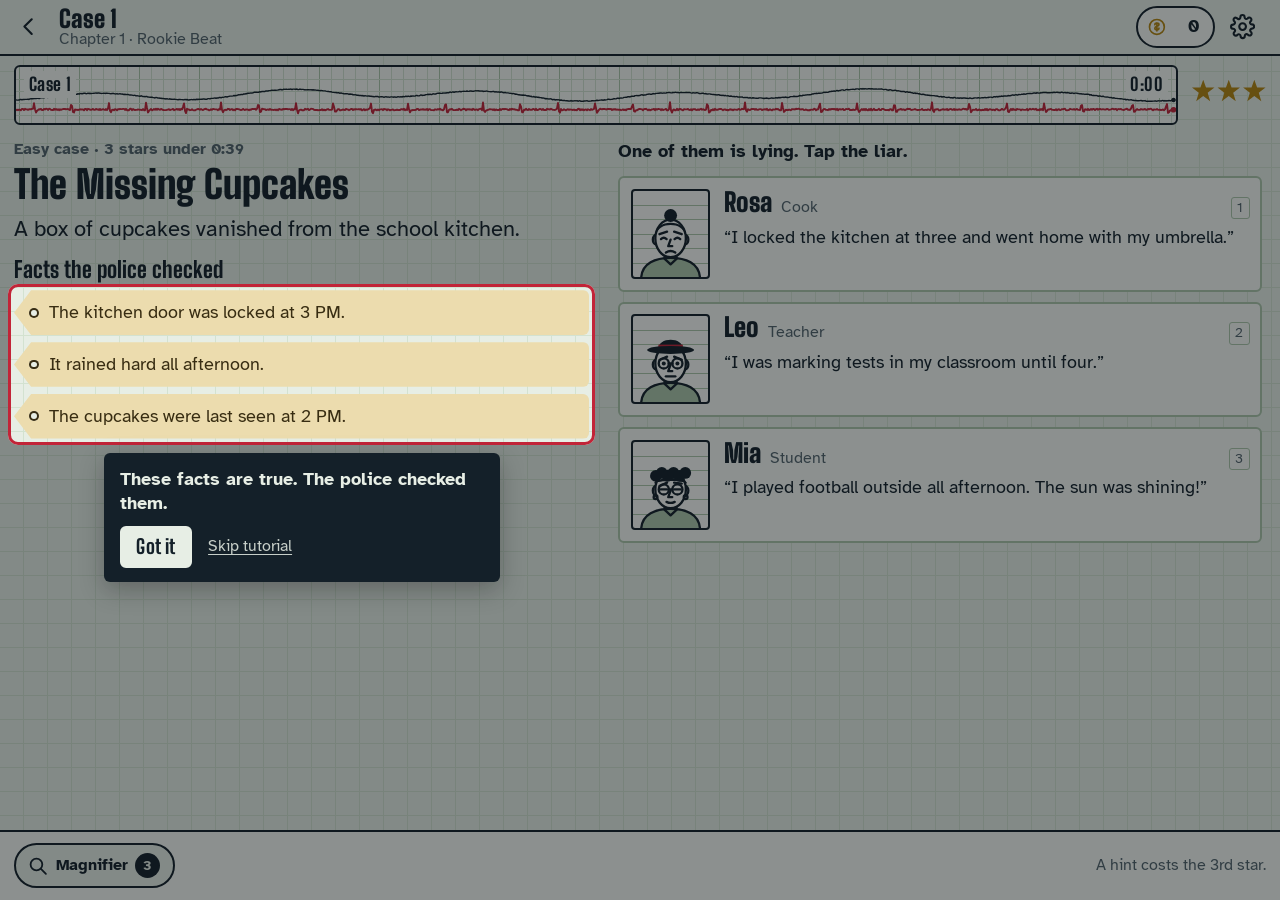
==== commit fffe3d66: "Make the game more addictive and add a CrazyGames build - Career mode: endless 10-case chapters, 3 s" ====
--- a/index.html
+++ b/index.html
@@ -1,12 +1,13 @@
 <!doctype html>
-<html lang="en">
+<html lang="en" class="game">
 <head>
 <meta charset="utf-8">
 <meta name="viewport" content="width=device-width, initial-scale=1, viewport-fit=cover">
 <title>Who's Lying?</title>
-<meta name="description" content="A free daily detective game. Five short cases a day, one lie hidden in each. Read the facts, catch the liar and share your score.">
+<meta name="description" content="A detective game: read the facts, check every story and catch the liar. Career cases, a Daily Case and Rush mode.">
 <meta name="theme-color" content="#e7eee5" media="(prefers-color-scheme: light)">
 <meta name="theme-color" content="#0e1612" media="(prefers-color-scheme: dark)">
+<!-- WEB-ONLY:START -->
 <!-- If you move to your own domain, change the address in the 4 lines below -->
 <link rel="canonical" href="https://r4flutter.github.io/WhoLies/">
 <meta property="og:url" content="https://r4flutter.github.io/WhoLies/">
@@ -14,203 +15,326 @@
 <meta name="twitter:image" content="https://r4flutter.github.io/WhoLies/assets/og-image.png">
 <meta property="og:type" content="website">
 <meta property="og:site_name" content="Who's Lying?">
-<meta property="og:title" content="Who's Lying? A daily game of catching liars">
-<meta property="og:description" content="Five short cases a day. Each one hides a lie. Can you catch them all?">
+<meta property="og:title" content="Who's Lying? Catch the liar">
+<meta property="og:description" content="Read the facts, check every story and catch the liar. New cases every day.">
 <meta property="og:image:width" content="1200">
 <meta property="og:image:height" content="630">
 <meta name="twitter:card" content="summary_large_image">
-<link rel="icon" href="assets/favicon.svg" type="image/svg+xml">
-<link rel="icon" href="assets/icon-192.png" sizes="192x192" type="image/png">
-<link rel="apple-touch-icon" href="assets/apple-touch-icon.png">
 <link rel="manifest" href="manifest.webmanifest">
-<link rel="preload" href="assets/fonts/big-shoulders-display-latin-900-normal.woff2" as="font" type="font/woff2" crossorigin>
-<link rel="preload" href="assets/fonts/atkinson-hyperlegible-latin-400-normal.woff2" as="font" type="font/woff2" crossorigin>
-<link rel="stylesheet" href="css/style.css">
 <!--
   GOOGLE ADSENSE: when you apply for AdSense, Google asks you to paste a code
   like the line below into the <head>. Paste it here, replacing the ID with yours:
   <script async src="https://pagead2.googlesyndication.com/pagead/js/adsbygoogle.js?client=ca-pub-0000000000000000" crossorigin="anonymous"></script>
 -->
 <script type="application/ld+json">
-{"@context":"https://schema.org","@type":"VideoGame","name":"Who's Lying?","description":"A free daily detective game: five short cases a day, one lie hidden in each.","genre":["Puzzle","Mystery"],"playMode":"SinglePlayer","gamePlatform":"Web browser","applicationCategory":"Game","operatingSystem":"Any","isAccessibleForFree":true,"offers":{"@type":"Offer","price":"0","priceCurrency":"USD"}}
+{"@context":"https://schema.org","@type":"VideoGame","name":"Who's Lying?","description":"A detective game: read the facts, check every story and catch the liar.","genre":["Puzzle","Mystery"],"playMode":"SinglePlayer","gamePlatform":"Web browser","applicationCategory":"Game","operatingSystem":"Any","isAccessibleForFree":true,"offers":{"@type":"Offer","price":"0","priceCurrency":"USD"}}
 </script>
+<!-- WEB-ONLY:END -->
+<!-- PLATFORM-HEAD -->
+<link rel="icon" href="assets/favicon.svg" type="image/svg+xml">
+<link rel="icon" href="assets/icon-192.png" sizes="192x192" type="image/png">
+<link rel="apple-touch-icon" href="assets/apple-touch-icon.png">
+<link rel="preload" href="assets/fonts/big-shoulders-display-latin-900-normal.woff2" as="font" type="font/woff2" crossorigin>
+<link rel="preload" href="assets/fonts/atkinson-hyperlegible-latin-400-normal.woff2" as="font" type="font/woff2" crossorigin>
+<link rel="stylesheet" href="css/style.css">
 </head>
-<body>
-<a class="skip" href="#main">Skip to the game</a>
-
-<header class="bar">
-  <div class="bar-in wrap">
-    <button class="brand" id="brand" type="button">Who's Lying<span class="q">?</span></button>
-    <div class="bar-tools">
-      <button class="icon-btn" id="btn-help" type="button" aria-label="How to play">
-        <svg viewBox="0 0 24 24"><circle cx="12" cy="12" r="9.5"/><path d="M9.3 9.2a2.8 2.8 0 1 1 3.9 2.6c-.8.4-1.2 1-1.2 1.9v.6"/><path d="M12 17.2v.3"/></svg>
+<body class="booting">
+<div class="app" id="app">
+
+  <header class="hud" id="hud">
+    <div class="hud-in">
+      <button class="icon-btn hud-back" id="btn-home" type="button" aria-label="Back to headquarters" hidden>
+        <svg viewBox="0 0 24 24"><path d="M15 5l-7 7 7 7"/></svg>
       </button>
-      <button class="icon-btn" id="btn-board" type="button" aria-label="Leaderboard" hidden>
-        <svg viewBox="0 0 24 24"><path d="M7 4h10v5a5 5 0 0 1-10 0z"/><path d="M7 6H4v1.5A3.5 3.5 0 0 0 7.5 11M17 6h3v1.5a3.5 3.5 0 0 1-3.5 3.5"/><path d="M12 14v4M8.5 20.5h7M10 18h4"/></svg>
-      </button>
-      <button class="icon-btn" id="btn-stats" type="button" aria-label="Your stats">
-        <svg viewBox="0 0 24 24"><path d="M4 20V11M10 20V5M16 20v-6M22 20H2"/></svg>
-      </button>
-      <button class="icon-btn" id="btn-music" type="button" aria-label="Music" aria-pressed="true">
-        <svg viewBox="0 0 24 24"><path d="M9 18V5.5l11-2V16"/><circle cx="6.5" cy="18" r="2.5"/><circle cx="17.5" cy="16" r="2.5"/><path class="mute" d="M3 3l18 18"/></svg>
-      </button>
-      <button class="icon-btn" id="btn-sound" type="button" aria-label="Sound" aria-pressed="true">
-        <svg viewBox="0 0 24 24"><path d="M4 9.5h3.5L12 5.5v13l-4.5-4H4z"/><path class="wave" d="M15.5 9a4.2 4.2 0 0 1 0 6M18.3 6.5a8 8 0 0 1 0 11"/><path class="mute" d="M16 9.5l5 5M21 9.5l-5 5"/></svg>
-      </button>
+      <button class="brand" id="brand" type="button">Who's Lying<span class="q">?</span></button>
+      <div class="hud-title" id="hud-title" hidden>
+        <span class="hud-main" id="hud-main"></span>
+        <span class="hud-sub" id="hud-sub"></span>
+      </div>
+      <div class="hud-right">
+        <button class="coins" id="coins" type="button" aria-label="Coins. Open the shop">
+          <svg class="coin-ico" viewBox="0 0 24 24" aria-hidden="true"><circle cx="12" cy="12" r="9"/><path d="M12 7v10M9.5 9.5c0-1.2 1.1-2 2.5-2s2.5.8 2.5 1.8c0 2.4-5 1.6-5 4.2 0 1.1 1.1 2 2.5 2s2.5-.8 2.5-2"/></svg>
+          <b id="coin-n">0</b>
+        </button>
+        <button class="icon-btn" id="btn-settings" type="button" aria-label="Settings">
+          <svg viewBox="0 0 24 24"><circle cx="12" cy="12" r="3.2"/><path d="M19.4 15a1.7 1.7 0 0 0 .3 1.8l.1.1a2 2 0 1 1-2.8 2.8l-.1-.1a1.7 1.7 0 0 0-1.8-.3 1.7 1.7 0 0 0-1 1.5V21a2 2 0 1 1-4 0v-.1a1.7 1.7 0 0 0-1.1-1.5 1.7 1.7 0 0 0-1.8.3l-.1.1a2 2 0 1 1-2.8-2.8l.1-.1a1.7 1.7 0 0 0 .3-1.8 1.7 1.7 0 0 0-1.5-1H3a2 2 0 1 1 0-4h.1a1.7 1.7 0 0 0 1.5-1.1 1.7 1.7 0 0 0-.3-1.8l-.1-.1a2 2 0 1 1 2.8-2.8l.1.1a1.7 1.7 0 0 0 1.8.3h0a1.7 1.7 0 0 0 1-1.5V3a2 2 0 1 1 4 0v.1a1.7 1.7 0 0 0 1 1.5 1.7 1.7 0 0 0 1.8-.3l.1-.1a2 2 0 1 1 2.8 2.8l-.1.1a1.7 1.7 0 0 0-.3 1.8v0a1.7 1.7 0 0 0 1.5 1H21a2 2 0 1 1 0 4h-.1a1.7 1.7 0 0 0-1.5 1z"/></svg>
+        </button>
+      </div>
     </div>
-  </div>
-</header>
-
-<main id="main" class="wrap">
-
-  <!-- HOME -->
-  <section id="screen-home" class="screen" aria-labelledby="home-title">
-    <div class="hero">
-      <h1 class="hero-title" id="home-title">Who's<br>Lying<span class="q">?</span></h1>
-      <canvas class="trace hero-trace" id="hero-trace" aria-hidden="true"></canvas>
-      <p class="hero-lede">Five short cases a day. Each one hides a lie. Read the facts, then catch the liar.</p>
+  </header>
+
+  <main class="stage" id="main">
+
+    <!-- HEADQUARTERS -->
+    <section class="scr hq" id="scr-hq" aria-label="Headquarters" hidden>
+      <div class="hq-grid">
+        <div class="hq-col">
+          <div class="player" id="player">
+            <div class="player-badge" id="player-badge"></div>
+            <div class="player-info">
+              <p class="player-name"><img class="player-avatar" id="player-avatar" alt="" hidden><span id="player-name">Detective</span></p>
+              <p class="player-title" id="player-title">Rookie</p>
+              <div class="xpbar" role="progressbar" id="xpbar" aria-valuemin="0"><span id="xpfill"></span></div>
+              <p class="xp-text" id="xp-text"></p>
+            </div>
+          </div>
+          <div class="career-card" id="career-card">
+            <canvas class="trace card-trace" id="hq-trace" aria-hidden="true"></canvas>
+            <div class="career-in">
+              <p class="eyebrow" id="career-chapter">Chapter 1</p>
+              <h1 class="career-name" id="career-name">Rookie Beat</h1>
+              <div class="nodes" id="career-nodes"></div>
+              <button class="btn primary big wide" id="btn-play" type="button">Play case 1</button>
+              <button class="link-btn" id="btn-map" type="button">Chapter map</button>
+            </div>
+          </div>
+        </div>
+        <div class="hq-col">
+          <div class="modes">
+            <button class="mode-tile" id="tile-daily" type="button">
+              <span class="mode-ico" aria-hidden="true"><svg viewBox="0 0 24 24"><rect x="3.5" y="5" width="17" height="15" rx="2"/><path d="M3.5 10h17M8 3v4M16 3v4"/></svg></span>
+              <span class="mode-txt"><b>Daily Case</b><span id="daily-sub">5 new cases every day</span></span>
+              <span class="mode-flag" id="daily-flag" hidden>New</span>
+            </button>
+            <button class="mode-tile" id="tile-rush" type="button">
+              <span class="mode-ico" aria-hidden="true"><svg viewBox="0 0 24 24"><circle cx="12" cy="13" r="8"/><path d="M12 9v4l2.5 2.5M9.5 2.5h5"/></svg></span>
+              <span class="mode-txt"><b>Rush</b><span id="rush-sub">Catch liars against the clock</span></span>
+            </button>
+          </div>
+          <div class="missions" id="missions">
+            <div class="missions-head"><h2>Today's missions</h2><span class="muted" id="missions-reset"></span></div>
+            <ol class="mission-list" id="mission-list"></ol>
+            <div class="chest" id="chest"></div>
+          </div>
+          <nav class="hq-links" aria-label="More">
+            <button class="chip-btn" id="btn-shop" type="button">Shop</button>
+            <button class="chip-btn" id="btn-ach" type="button">Achievements</button>
+            <button class="chip-btn" id="btn-stats" type="button">Stats</button>
+            <button class="chip-btn" id="btn-board" type="button" hidden>Leaderboard</button>
+            <a class="chip-btn web-only" href="archive.html">Past cases</a>
+          </nav>
+        </div>
+      </div>
+    </section>
+
+    <!-- CASE -->
+    <section class="scr case-scr" id="scr-case" aria-label="Case" hidden>
+      <div class="case-top">
+        <div class="recorder">
+          <canvas class="trace" id="trace" aria-hidden="true"></canvas>
+          <div class="rec-labels"><span id="rec-left">Case 1</span><span class="rec-time" id="rec-time" role="timer" aria-live="off">0:00</span></div>
+        </div>
+        <div class="case-meta" id="case-meta">
+          <div class="pips" id="pips" role="img" hidden></div>
+          <div class="stars-live" id="stars-live" role="img" hidden></div>
+          <div class="lives" id="lives" role="img" hidden></div>
+          <div class="combo" id="combo" hidden></div>
+          <span class="replay-tag" id="replay-tag" hidden>Replay</span>
+        </div>
+      </div>
+      <div class="case-grid" id="case-grid">
+        <article class="pane pane-facts">
+          <p class="case-kicker" id="case-kicker"></p>
+          <h2 class="case-title" id="case-title"></h2>
+          <p class="case-setup" id="case-setup"></p>
+          <div class="twist" id="twist" hidden></div>
+          <h3 class="sec" id="facts-h">Facts the police checked</h3>
+          <ul class="clues" id="clues" aria-labelledby="facts-h"></ul>
+        </article>
+        <section class="pane pane-suspects" aria-labelledby="task">
+          <p class="task" id="task"></p>
+          <div class="suspects" id="suspects"></div>
+        </section>
+        <div class="verdict" id="verdict" hidden aria-live="polite">
+          <div class="verdict-card">
+            <p class="verdict-head" id="verdict-head"></p>
+            <div class="verdict-stars" id="verdict-stars" hidden></div>
+            <p class="verdict-banner" id="verdict-banner" hidden></p>
+            <div class="rewards" id="verdict-rewards"></div>
+            <p class="why" id="why"></p>
+            <p class="twist-reveal" id="twist-reveal" hidden></p>
+            <div class="verdict-actions">
+              <button class="btn primary wide" id="btn-next" type="button">Next case</button>
+              <button class="btn ghost" id="btn-verdict-hq" type="button">HQ</button>
+            </div>
+          </div>
+        </div>
+      </div>
+      <div class="actionbar" id="actionbar">
+        <div class="tools" id="tools">
+          <button class="tool" id="btn-hint" type="button">
+            <svg viewBox="0 0 24 24" aria-hidden="true"><circle cx="10.5" cy="10.5" r="6.5"/><path d="M15.5 15.5L21 21"/></svg>
+            <span id="hint-label">Magnifier</span><b class="tool-n" id="hint-n">3</b>
+          </button>
+          <button class="tool" id="btn-freeze" type="button" hidden>
+            <svg viewBox="0 0 24 24" aria-hidden="true"><path d="M12 2v20M4.2 6.5l15.6 9M4.2 15.5l15.6-9M9 3.5l3 2.5 3-2.5M9 20.5l3-2.5 3 2.5"/></svg>
+            <span>+10s</span><b class="tool-n" id="freeze-n">1</b>
+          </button>
+          <p class="tool-note" id="tool-note"></p>
+        </div>
+        <div class="confirm" id="confirm" hidden>
+          <p class="confirm-q" id="accuse-q"></p>
+          <button class="btn ghost" id="btn-cancel" type="button">Cancel</button>
+          <button class="btn danger" id="btn-accuse" type="button">Accuse</button>
+        </div>
+      </div>
+    </section>
+
+    <!-- RESULTS (daily + rush) -->
+    <section class="scr results" id="scr-results" aria-labelledby="res-title" hidden>
+      <div class="results-in">
+        <div class="res-main">
+          <p class="eyebrow" id="res-kicker"></p>
+          <h2 class="res-title" id="res-title" tabindex="-1"></h2>
+          <div id="res-body"></div>
+          <div class="rewards big" id="res-rewards"></div>
+          <dl class="stat-row" id="res-stats"></dl>
+          <div class="res-progress" id="res-progress"></div>
+        </div>
+        <div class="res-side">
+          <div class="dlg-row" id="res-actions"></div>
+          <div class="share-box" id="share-box">
+            <button class="btn ghost wide" id="btn-share" type="button">Share your result</button>
+            <!-- WEB-ONLY:START -->
+            <div class="share-alt web-only">
+              <a id="share-wa" href="#" target="_blank" rel="noopener">WhatsApp</a>
+              <a id="share-x" href="#" target="_blank" rel="noopener">Post on X</a>
+              <button id="btn-copy" type="button">Copy text</button>
+            </div>
+            <!-- WEB-ONLY:END -->
+            <textarea class="share-text" id="share-text" readonly hidden aria-label="Your result text"></textarea>
+          </div>
+          <div class="rank-card" id="res-rank" hidden></div>
+          <p class="countdown-line" id="res-next"></p>
+          <details class="review" id="review">
+            <summary>Review the answers</summary>
+            <div id="review-list"></div>
+          </details>
+          <div class="ad-slot" id="ad-results" hidden></div>
+        </div>
+      </div>
+    </section>
+
+    <!-- CHAPTER MAP -->
+    <section class="scr list-scr" id="scr-map" aria-labelledby="map-h" hidden>
+      <div class="list-in">
+        <h2 class="page-h" id="map-h">Case files</h2>
+        <p class="muted">Replay any solved case to earn more stars. Replays give XP but no coins.</p>
+        <div class="chapters" id="chapters"></div>
+      </div>
+    </section>
+
+    <!-- SHOP -->
+    <section class="scr list-scr" id="scr-shop" aria-labelledby="shop-h" hidden>
+      <div class="list-in">
+        <h2 class="page-h" id="shop-h">Shop</h2>
+        <div class="free-coins" id="free-coins" hidden></div>
+        <h3 class="sec">Power-ups</h3>
+        <div class="shop-grid" id="shop-items"></div>
+        <h3 class="sec">Desk themes</h3>
+        <div class="shop-grid" id="shop-themes"></div>
+      </div>
+    </section>
+
+    <!-- ACHIEVEMENTS -->
+    <section class="scr list-scr" id="scr-ach" aria-labelledby="ach-h" hidden>
+      <div class="list-in">
+        <h2 class="page-h" id="ach-h">Achievements</h2>
+        <p class="muted" id="ach-sum"></p>
+        <ul class="ach-list" id="ach-list"></ul>
+      </div>
+    </section>
+
+  </main>
+</div>
+
+<!-- Tutorial coach -->
+<div class="coach" id="coach" hidden>
+  <div class="coach-ring" id="coach-ring"></div>
+  <div class="coach-bubble" id="coach-bubble" role="dialog" aria-live="polite">
+    <p id="coach-text"></p>
+    <div class="coach-row">
+      <button class="btn primary small" id="coach-next" type="button">Got it</button>
+      <button class="link-btn" id="coach-skip" type="button">Skip tutorial</button>
     </div>
-
-    <div class="today" id="today">
-      <div class="today-head">
-        <span class="today-num" id="home-num">Daily #1</span>
-        <span class="today-date" id="home-date"></span>
-      </div>
-      <div id="home-state"></div>
+  </div>
+</div>
+
+<dialog id="dlg-settings" aria-labelledby="set-h">
+  <div class="dlg">
+    <button class="icon-btn dlg-close" type="button" data-close aria-label="Close"><svg viewBox="0 0 24 24"><path d="M6 6l12 12M18 6L6 18"/></svg></button>
+    <h2 id="set-h">Settings</h2>
+    <p class="muted" id="mute-note" hidden>Sound is muted by the site's settings.</p>
+    <label class="switch"><input type="checkbox" id="set-music"><span>Music</span></label>
+    <label class="switch"><input type="checkbox" id="set-sound"><span>Sound effects</span></label>
+    <button class="btn ghost wide" type="button" id="btn-themes">Desk themes</button>
+    <button class="btn ghost wide" type="button" id="btn-help">How to play</button>
+    <div class="danger-zone">
+      <button class="link-btn" type="button" id="btn-reset">Reset all progress</button>
+      <div class="reset-confirm" id="reset-confirm" hidden>
+        <p>This deletes your level, coins, stars and streaks. It can't be undone.</p>
+        <div class="row2">
+          <button class="btn ghost" type="button" id="btn-reset-no">Keep my progress</button>
+          <button class="btn danger" type="button" id="btn-reset-yes">Delete everything</button>
+        </div>
+      </div>
     </div>
-
-    <div class="endless-cta">
-      <button class="btn ghost wide" id="btn-endless" type="button">Endless mode</button>
-      <p class="note" id="endless-note">Unlimited cases against the clock. Three lives.</p>
-    </div>
-
-    <div>
-      <h2 class="how-title">How to play</h2>
-    </div>
-    <ol class="steps">
-      <li><div><strong>Read the facts</strong><span>The police checked these. They are true.</span></div></li>
-      <li><div><strong>Read what each suspect says</strong><span>One story can't be true when you compare it with the facts.</span></div></li>
-      <li><div><strong>Tap the liar</strong><span>One try per case. Watch out for the twist case at the end.</span></div></li>
-    </ol>
-  </section>
-
-  <!-- GAME -->
-  <section id="screen-game" class="screen" aria-label="Case" hidden>
-    <div class="recorder">
-      <canvas class="trace" id="trace" aria-hidden="true"></canvas>
-      <div class="rec-labels"><span id="rec-left">Case 1 of 5</span><span class="rec-time" id="rec-time" role="timer" aria-live="off">0:00</span></div>
-    </div>
-    <div class="game-meta">
-      <div class="pips" id="pips" role="img" aria-label="Your results so far"></div>
-      <div class="score-line" id="score-line" hidden></div>
-      <div class="lives" id="lives" role="img" hidden></div>
-      <span class="replay-tag" id="replay-tag" hidden>Replay: streak safe</span>
-    </div>
-
-    <article class="case" id="case">
-      <p class="case-kicker" id="case-kicker"></p>
-      <h2 class="case-title" id="case-title"></h2>
-      <p class="case-setup" id="case-setup"></p>
-      <div class="twist" id="twist" hidden></div>
-      <h3 class="sec">Facts the police checked</h3>
-      <ul class="clues" id="clues"></ul>
-      <h3 class="sec">What they say</h3>
-      <p class="task" id="task"></p>
-      <p class="tip" id="tip" hidden>Compare each story with the facts above. Exactly one of them can't be true.</p>
-      <div class="suspects" id="suspects"></div>
-      <div class="case-tools">
-        <button class="link-btn" id="btn-hint" type="button">Use a hint</button>
-        <p class="note" id="hint-note"></p>
-      </div>
-    </article>
-  </section>
-
-  <!-- RESULTS -->
-  <section id="screen-results" class="screen" aria-labelledby="res-title" hidden>
-    <p class="res-kicker" id="res-kicker"></p>
-    <h2 class="res-title" id="res-title" tabindex="-1"></h2>
-    <div id="res-body"></div>
-    <div class="share-box">
-      <button class="btn primary wide" id="btn-share" type="button">Share your result</button>
-      <div class="share-alt">
-        <a id="share-wa" href="#" target="_blank" rel="noopener">WhatsApp</a>
-        <a id="share-x" href="#" target="_blank" rel="noopener">Post on X</a>
-        <button id="btn-copy" type="button">Copy text</button>
-      </div>
-      <textarea class="share-text" id="share-text" readonly hidden aria-label="Your result text"></textarea>
-    </div>
-    <div class="rank-card" id="res-rank" hidden></div>
-    <dl class="stat-row" id="res-stats"></dl>
-    <p class="countdown-line" id="res-next"></p>
-    <div class="dlg-row" id="res-actions"></div>
-    <details class="review" id="review">
-      <summary>Review the answers</summary>
-      <div id="review-list"></div>
-    </details>
-    <div class="ad-slot" id="ad-results" hidden></div>
-  </section>
-</main>
-
-<footer class="foot wrap">
-  <a href="archive.html">Past cases</a>
-  <a href="privacy.html">Privacy</a>
-  <span class="spacer"></span>
-  <span>A new set of cases every day at midnight.</span>
-</footer>
-
-<!-- Accuse / verdict panel -->
-<div class="sheet" id="sheet" hidden>
-  <div class="sheet-in">
-    <div id="sheet-accuse" class="dlg-row">
-      <p class="sheet-q" id="accuse-q"></p>
-      <div class="sheet-row">
-        <button class="btn ghost" id="btn-cancel" type="button">Cancel</button>
-        <button class="btn danger" id="btn-accuse" type="button">Accuse</button>
-      </div>
-    </div>
-    <div id="sheet-verdict" class="dlg-row" hidden aria-live="polite">
-      <p class="verdict" id="verdict"></p>
-      <p class="why" id="why"></p>
-      <p class="twist-reveal" id="twist-reveal" hidden></p>
-      <button class="btn primary wide" id="btn-next" type="button">Next case</button>
-    </div>
-  </div>
-</div>
+    <p class="muted small web-only"><a href="privacy.html">Privacy</a></p>
+  </div>
+</dialog>
 
 <dialog id="dlg-help" aria-labelledby="help-h">
   <div class="dlg">
-    <button class="icon-btn dlg-close" type="button" data-close aria-label="Close">
-      <svg viewBox="0 0 24 24"><path d="M6 6l12 12M18 6L6 18"/></svg>
-    </button>
+    <button class="icon-btn dlg-close" type="button" data-close aria-label="Close"><svg viewBox="0 0 24 24"><path d="M6 6l12 12M18 6L6 18"/></svg></button>
     <h2 id="help-h">How to play</h2>
-    <p>Every day there are five new cases. In each one, the police checked some facts, and three suspects tell you their story.</p>
-    <p><strong>One story can't be true.</strong> Compare each one with the facts and tap the liar. You get one try per case.</p>
-    <h3>The twist case</h3>
-    <p>Case 5 changes the rules. Sometimes two people are lying and you must find the honest one. Sometimes everyone tells the truth and one of the facts is fake.</p>
-    <h3>Your result</h3>
+    <p>The police checked some <strong>facts</strong>. They're true. Then three suspects tell you their story.</p>
+    <p><strong>One story can't be true.</strong> Compare each one with the facts and tap the liar.</p>
+    <h3>Twist cases</h3>
+    <p>Every 5th case changes the rules. Sometimes two people are lying and you must find the honest one. Sometimes everyone is honest and one fact is fake.</p>
+    <h3>Stars</h3>
     <ul class="legend">
-      <li><span class="cell-g"></span>Caught on your own</li>
-      <li><span class="cell-y"></span>Caught with a hint</li>
-      <li><span class="cell-r"></span>The liar got away</li>
+      <li><span class="star-ico on"></span><span class="star-ico on"></span><span class="star-ico on"></span> First try, no hint, under the target time</li>
+      <li><span class="star-ico on"></span><span class="star-ico on"></span><span class="star-ico"></span> First try</li>
+      <li><span class="star-ico on"></span><span class="star-ico"></span><span class="star-ico"></span> Solved after a wrong guess</li>
     </ul>
-    <h3>Endless mode</h3>
-    <p>Unlimited cases with a timer and three lives. Every fifth case is a twist. How long a streak can you build?</p>
+    <h3>Modes</h3>
+    <p><strong>Career:</strong> chapter after chapter of cases. <strong>Daily Case:</strong> 5 cases a day, one try each. <strong>Rush:</strong> catch as many liars as you can before you run out of lives.</p>
+    <p class="muted">Keyboard: keys 1-5 pick, Enter confirms, Esc cancels.</p>
     <button class="btn primary wide" type="button" data-close>Got it</button>
   </div>
 </dialog>
 
 <dialog id="dlg-stats" aria-labelledby="stats-h">
   <div class="dlg">
-    <button class="icon-btn dlg-close" type="button" data-close aria-label="Close">
-      <svg viewBox="0 0 24 24"><path d="M6 6l12 12M18 6L6 18"/></svg>
-    </button>
+    <button class="icon-btn dlg-close" type="button" data-close aria-label="Close"><svg viewBox="0 0 24 24"><path d="M6 6l12 12M18 6L6 18"/></svg></button>
     <h2 id="stats-h">Your stats</h2>
     <dl class="stat-row" id="stats-row"></dl>
-    <h3>Liars caught per day</h3>
+    <h3>Daily Case: liars caught per day</h3>
     <div class="dist" id="stats-dist"></div>
-    <p id="stats-endless"></p>
-    <h3 id="stats-badges-h" hidden>Your rewards</h3>
+    <dl class="stat-row" id="stats-row2"></dl>
+    <h3 id="stats-badges-h" hidden>Leaderboard badges</h3>
     <p class="badges" id="stats-badges" hidden></p>
+  </div>
+</dialog>
+
+<dialog id="dlg-login" aria-labelledby="login-h">
+  <div class="dlg center">
+    <h2 id="login-h">Daily reward</h2>
+    <p id="login-text">Come back every day for bigger rewards.</p>
+    <ol class="calendar" id="calendar"></ol>
+    <button class="btn primary wide" type="button" id="btn-login-claim">Claim</button>
+    <button class="btn ghost wide" type="button" id="btn-login-double" hidden></button>
+  </div>
+</dialog>
+
+<dialog id="dlg-rank" aria-labelledby="rank-h">
+  <div class="dlg center">
+    <div class="rank-badge" id="rank-badge"></div>
+    <p class="eyebrow" id="rank-eyebrow">Promotion</p>
+    <h2 id="rank-h">Detective</h2>
+    <p id="rank-text"></p>
+    <ul class="reward-list" id="rank-rewards"></ul>
+    <button class="btn primary wide" type="button" data-close>Back to work</button>
   </div>
 </dialog>
 
@@ -218,22 +342,21 @@
   <div class="dlg">
     <h2 id="chance-h">Out of lives</h2>
     <p id="chance-text"></p>
-    <button class="btn danger wide" id="btn-chance-yes" type="button">Keep going</button>
+    <button class="btn primary wide" id="btn-chance-yes" type="button">Keep going</button>
     <button class="btn ghost wide" id="btn-chance-no" type="button">End the run</button>
   </div>
 </dialog>
 
+<!-- WEB-ONLY:START -->
 <dialog id="dlg-board" aria-labelledby="board-h">
   <div class="dlg">
-    <button class="icon-btn dlg-close" type="button" data-close aria-label="Close">
-      <svg viewBox="0 0 24 24"><path d="M6 6l12 12M18 6L6 18"/></svg>
-    </button>
+    <button class="icon-btn dlg-close" type="button" data-close aria-label="Close"><svg viewBox="0 0 24 24"><path d="M6 6l12 12M18 6L6 18"/></svg></button>
     <h2 id="board-h">Leaderboard</h2>
     <p class="demo-note" id="board-demo" hidden>Demo mode: these players are made up, and nothing you post leaves this device.</p>
     <div class="tabs" role="tablist" aria-label="Which leaderboard">
       <button class="tab" type="button" role="tab" data-tab="today" aria-selected="true">Today</button>
       <button class="tab" type="button" role="tab" data-tab="yesterday" aria-selected="false">Yesterday</button>
-      <button class="tab" type="button" role="tab" data-tab="endless" aria-selected="false">Endless</button>
+      <button class="tab" type="button" role="tab" data-tab="endless" aria-selected="false">Rush</button>
     </div>
     <p class="board-note" id="board-note"></p>
     <ol class="board" id="board-list" aria-live="polite"></ol>
@@ -254,7 +377,7 @@
 </dialog>
 
 <dialog id="dlg-reward" aria-labelledby="reward-h">
-  <div class="dlg reward">
+  <div class="dlg center">
     <p class="reward-badge" id="reward-badge" aria-hidden="true"></p>
     <h2 id="reward-h">You made the top 100!</h2>
     <p id="reward-text"></p>
@@ -262,14 +385,22 @@
     <button class="btn primary wide" type="button" data-close>Nice!</button>
   </div>
 </dialog>
-
-<div class="toast" id="toast" role="status" aria-live="polite" hidden></div>
-
-<script src="js/config.js" defer></script>
-<script src="js/cases.js" defer></script>
-<script src="js/engine.js" defer></script>
-<script src="js/ads.js" defer></script>
-<script src="js/leaderboard.js" defer></script>
-<script src="js/game.js" defer></script>
+<!-- WEB-ONLY:END -->
+
+<div class="toasts" id="toasts" aria-live="polite"></div>
+<div class="boot" id="boot" aria-hidden="true"><span class="boot-title">Who's Lying<span class="q">?</span></span><span class="boot-bar"><span></span></span></div>
+
+<script src="js/config.js"></script>
+<script src="js/cases.js"></script>
+<script src="js/engine.js"></script>
+<!-- WEB-ONLY:START -->
+<script src="js/ads.js"></script>
+<script src="js/leaderboard.js"></script>
+<!-- WEB-ONLY:END -->
+<script src="js/platform.js"></script>
+<script src="js/progress.js"></script>
+<script src="js/audio.js"></script>
+<script src="js/fx.js"></script>
+<script src="js/game.js"></script>
 </body>
 </html>
--- a/css/style.css
+++ b/css/style.css
@@ -1,5 +1,6 @@
 /* WHO'S LYING? — styles
-   Layout: one narrow case-file column on polygraph chart paper; a strip-chart recorder tops every case. */
+   Layout: a full-screen detective desk on polygraph chart paper. A strip-chart recorder tops every case;
+   on wide screens the facts sit left and the suspects right, so a case fits a 16:9 frame without page scrolling. */
 
 @font-face { font-family: "Big Shoulders Display"; font-weight: 700; font-style: normal; font-display: swap; src: url("../assets/fonts/big-shoulders-display-latin-700-normal.woff2") format("woff2"); }
 @font-face { font-family: "Big Shoulders Display"; font-weight: 800; font-style: normal; font-display: swap; src: url("../assets/fonts/big-shoulders-display-latin-800-normal.woff2") format("woff2"); }
@@ -8,8 +9,8 @@
 @font-face { font-family: "Atkinson Hyperlegible"; font-weight: 400; font-style: italic; font-display: swap; src: url("../assets/fonts/atkinson-hyperlegible-latin-400-italic.woff2") format("woff2"); }
 @font-face { font-family: "Atkinson Hyperlegible"; font-weight: 700; font-style: normal; font-display: swap; src: url("../assets/fonts/atkinson-hyperlegible-latin-700-normal.woff2") format("woff2"); }
 
+/* ---------- tokens: "Precinct" (light) ---------- */
 :root {
-  /* chart paper, recorder ink, red needle pen, manila evidence tags */
   --paper: #e7eee5;
   --surface: #f7faf5;
   --grid: #d3e2d0;
@@ -22,6 +23,7 @@
   --tag-ink: #382d12;
   --ok: #1b6844;
   --hint: #8f6200;
+  --gold: #b5850f;
   --face: #fbfcf8;
   --scrim: rgba(20, 32, 41, 0.55);
 
@@ -29,58 +31,83 @@
   --body: "Atkinson Hyperlegible", "Segoe UI", Roboto, "Helvetica Neue", Arial, sans-serif;
 
   --s-1: 0.875rem;
-  --s0: 1.0625rem;
-  --s1: 1.25rem;
-  --s2: 1.625rem;
-  --s3: 2.25rem;
-  --s4: 3.25rem;
+  --s0: 1rem;
+  --s1: 1.2rem;
+  --s2: 1.6rem;
+  --s3: 2.2rem;
   --r: 6px;
-  --col: 36rem;
+  --gut: max(14px, env(safe-area-inset-left, 0px));
+  --gutr: max(14px, env(safe-area-inset-right, 0px));
   color-scheme: light;
 }
+/* "Night Shift" (dark) when the device is dark and no theme is chosen */
 @media (prefers-color-scheme: dark) {
   :root:not([data-theme="light"]) {
-    --paper: #0e1612;
-    --surface: #16211b;
-    --grid: #1b2922;
-    --grid-strong: #2c4236;
-    --ink: #e2ebe1;
-    --pencil: #95a69b;
-    --needle: #ff5c6c;
-    --needle-ink: #1a0508;
-    --tag: #3a3220;
-    --tag-ink: #f2e5bd;
-    --ok: #55c993;
-    --hint: #e5b545;
-    --face: #1e2b24;
-    --scrim: rgba(0, 0, 0, 0.62);
+    --paper: #0e1612; --surface: #16211b; --grid: #1b2922; --grid-strong: #2c4236;
+    --ink: #e2ebe1; --pencil: #95a69b; --needle: #ff5c6c; --needle-ink: #1a0508;
+    --tag: #3a3220; --tag-ink: #f2e5bd; --ok: #55c993; --hint: #e5b545; --gold: #e5b545;
+    --face: #1e2b24; --scrim: rgba(0, 0, 0, 0.62);
     color-scheme: dark;
   }
 }
 :root[data-theme="dark"] {
-  --paper: #0e1612;
-  --surface: #16211b;
-  --grid: #1b2922;
-  --grid-strong: #2c4236;
-  --ink: #e2ebe1;
-  --pencil: #95a69b;
-  --needle: #ff5c6c;
-  --needle-ink: #1a0508;
-  --tag: #3a3220;
-  --tag-ink: #f2e5bd;
-  --ok: #55c993;
-  --hint: #e5b545;
-  --face: #1e2b24;
-  --scrim: rgba(0, 0, 0, 0.62);
+  --paper: #0e1612; --surface: #16211b; --grid: #1b2922; --grid-strong: #2c4236;
+  --ink: #e2ebe1; --pencil: #95a69b; --needle: #ff5c6c; --needle-ink: #1a0508;
+  --tag: #3a3220; --tag-ink: #f2e5bd; --ok: #55c993; --hint: #e5b545; --gold: #e5b545;
+  --face: #1e2b24; --scrim: rgba(0, 0, 0, 0.62);
   color-scheme: dark;
 }
-
+/* desk themes chosen in the game (they win over the device setting) */
+:root[data-skin="precinct"] {
+  --paper: #e7eee5; --surface: #f7faf5; --grid: #d3e2d0; --grid-strong: #adc6a9;
+  --ink: #142029; --pencil: #53636b; --needle: #c22438; --needle-ink: #ffffff;
+  --tag: #ecdcae; --tag-ink: #382d12; --ok: #1b6844; --hint: #8f6200; --gold: #b5850f;
+  --face: #fbfcf8; --scrim: rgba(20, 32, 41, 0.55);
+  color-scheme: light;
+}
+:root[data-skin="night"] {
+  --paper: #0e1612; --surface: #16211b; --grid: #1b2922; --grid-strong: #2c4236;
+  --ink: #e2ebe1; --pencil: #95a69b; --needle: #ff5c6c; --needle-ink: #1a0508;
+  --tag: #3a3220; --tag-ink: #f2e5bd; --ok: #55c993; --hint: #e5b545; --gold: #e5b545;
+  --face: #1e2b24; --scrim: rgba(0, 0, 0, 0.62);
+  color-scheme: dark;
+}
+:root[data-skin="sepia"] {
+  --paper: #efe2c8; --surface: #f8eedb; --grid: #e3d2b0; --grid-strong: #cdb58a;
+  --ink: #3b2a1a; --pencil: #6e5a44; --needle: #a2361f; --needle-ink: #ffffff;
+  --tag: #e6cc92; --tag-ink: #3b2a1a; --ok: #3d6b2a; --hint: #8d6100; --gold: #a8740d;
+  --face: #fbf5e8; --scrim: rgba(59, 42, 26, 0.55);
+  color-scheme: light;
+}
+:root[data-skin="blueprint"] {
+  --paper: #123a63; --surface: #17487a; --grid: #1a4d80; --grid-strong: #2d6aa6;
+  --ink: #e8f1ff; --pencil: #a9c3e6; --needle: #ffd23f; --needle-ink: #10243d;
+  --tag: #0e2f52; --tag-ink: #e8f1ff; --ok: #7ee0a8; --hint: #ffd23f; --gold: #ffd23f;
+  --face: #1b4f84; --scrim: rgba(4, 16, 32, 0.66);
+  color-scheme: dark;
+}
+:root[data-skin="neon"] {
+  --paper: #140f24; --surface: #1d1633; --grid: #221a3c; --grid-strong: #3a2d63;
+  --ink: #f1e9ff; --pencil: #b4a6d6; --needle: #ff2e88; --needle-ink: #1a0410;
+  --tag: #2a1f4a; --tag-ink: #f1e9ff; --ok: #3cf0b0; --hint: #ffcf4a; --gold: #ffcf4a;
+  --face: #251c42; --scrim: rgba(6, 3, 14, 0.7);
+  color-scheme: dark;
+}
+:root[data-skin="gold"] {
+  --paper: #1b1a17; --surface: #24221d; --grid: #29271f; --grid-strong: #4a4535;
+  --ink: #f4ead2; --pencil: #bdb196; --needle: #e0b23c; --needle-ink: #1b1a17;
+  --tag: #3a3324; --tag-ink: #f4ead2; --ok: #8fd18a; --hint: #e0b23c; --gold: #e0b23c;
+  --face: #2c2a24; --scrim: rgba(0, 0, 0, 0.66);
+  color-scheme: dark;
+}
+
+/* ---------- base ---------- */
 *, *::before, *::after { box-sizing: border-box; }
 [hidden] { display: none !important; }
 html { -webkit-text-size-adjust: 100%; }
+html.game { font-size: clamp(14px, calc(0.45vw + 0.95vh + 4px), 18px); }
 body {
   margin: 0;
-  min-height: 100vh;
   font-family: var(--body);
   font-size: var(--s0);
   line-height: 1.5;
@@ -92,201 +119,279 @@
   background-size: 24px 24px;
   background-position: -1px -1px;
   -webkit-font-smoothing: antialiased;
-  overflow-x: hidden;
-  overflow-x: clip;
-  display: flex;
-  flex-direction: column;
-}
-body.sheet-open { padding-bottom: var(--sheet-h, 0px); }
+}
+html.game, html.game body { height: 100%; overflow: hidden; }
+html.game body {
+  -webkit-user-select: none; user-select: none; -webkit-touch-callout: none;
+  -webkit-tap-highlight-color: transparent; overscroll-behavior: none;
+}
+html.game .share-text, html.game .field { -webkit-user-select: text; user-select: text; }
+html.cg .web-only { display: none !important; }
 img, svg, canvas { max-width: 100%; }
 button { font: inherit; color: inherit; }
 a { color: inherit; }
+p { margin: 0; }
 :focus-visible { outline: 3px solid var(--needle); outline-offset: 2px; }
-
-.wrap {
-  width: 100%;
-  max-width: calc(var(--col) + 32px);
-  margin-inline: auto;
-  padding-left: max(16px, env(safe-area-inset-left, 0px));
-  padding-right: max(16px, env(safe-area-inset-right, 0px));
-}
-.skip { position: absolute; left: -999px; top: 8px; background: var(--ink); color: var(--paper); padding: 8px 12px; z-index: 50; border-radius: var(--r); }
-.skip:focus { left: 16px; }
-
-/* ---------- header ---------- */
-.bar { border-bottom: 2px solid var(--ink); background: var(--paper); }
-.bar-in { display: flex; align-items: center; justify-content: space-between; gap: 12px; padding-block: 10px; }
-.brand {
-  background: none; border: 0; padding: 4px 0; cursor: pointer; white-space: nowrap;
-  font-family: var(--display); font-weight: 900; font-size: clamp(1.3rem, 6vw, 1.6rem); line-height: 1; letter-spacing: 0.01em;
-  color: var(--ink);
-}
-.brand .q { color: var(--needle); }
-.bar-tools { display: flex; gap: 2px; }
-.icon-btn {
-  width: 40px; height: 40px; display: grid; place-items: center;
-  background: transparent; border: 0; border-radius: 50%; cursor: pointer; color: var(--ink);
-}
-.icon-btn:hover { background: var(--grid); }
-.icon-btn svg { width: 22px; height: 22px; fill: none; stroke: currentColor; stroke-width: 2; stroke-linecap: round; stroke-linejoin: round; }
-.icon-btn[aria-pressed="false"] .wave { display: none; }
-.icon-btn[aria-pressed="true"] .mute { display: none; }
-
-main { flex: 1; padding-block: 20px 32px; }
-.screen { display: grid; gap: 22px; }
-.screen > p { margin: 0; }
-#res-body { display: grid; gap: 14px; justify-items: start; }
-
-/* ---------- buttons ---------- */
+.muted { color: var(--pencil); }
+.small { font-size: var(--s-1); }
+
+/* ---------- shared pieces ---------- */
 .btn {
-  display: inline-flex; align-items: center; justify-content: center; gap: 8px;
-  min-height: 52px; padding: 10px 20px;
+  display: inline-flex; align-items: center; justify-content: center; gap: 0.5rem;
+  min-height: 2.9rem; padding: 0.55rem 1.1rem;
   border-radius: var(--r); border: 2px solid var(--ink);
-  font-family: var(--display); font-weight: 800; font-size: 1.35rem; letter-spacing: 0.02em; line-height: 1;
+  font-family: var(--display); font-weight: 800; font-size: 1.3rem; letter-spacing: 0.02em; line-height: 1;
   cursor: pointer; text-decoration: none; text-align: center;
-  transition: transform 0.08s ease;
-}
+  transition: transform 0.08s ease, filter 0.12s ease;
+}
+.btn:hover { filter: brightness(1.06); }
 .btn:active { transform: translateY(1px); }
-.btn:disabled { opacity: 0.55; cursor: default; }
+.btn:disabled { opacity: 0.5; cursor: default; filter: none; }
 .btn.primary { background: var(--ink); color: var(--paper); }
 .btn.ghost { background: var(--surface); color: var(--ink); }
 .btn.danger { background: var(--needle); border-color: var(--needle); color: var(--needle-ink); }
 .btn.wide { width: 100%; }
-.btn.small { min-height: 40px; padding: 6px 14px; font-size: 1.1rem; }
+.btn.small { min-height: 2.3rem; padding: 0.3rem 0.8rem; font-size: 1.1rem; }
+.btn.big { min-height: 3.4rem; font-size: 1.6rem; }
+.btn .ad-ico { width: 1.15rem; height: 1.15rem; flex: none; }
 .link-btn {
-  background: none; border: 0; padding: 6px 2px; cursor: pointer;
+  background: none; border: 0; padding: 0.3rem 0.1rem; cursor: pointer;
   color: var(--pencil); text-decoration: underline; text-underline-offset: 3px; font-size: var(--s-1);
 }
-.link-btn:disabled { text-decoration: none; cursor: default; }
-
-/* ---------- home ---------- */
-.hero { display: grid; gap: 10px; padding-top: 6px; }
-.hero-title {
-  margin: 0;
-  font-family: var(--display); font-weight: 900;
-  font-size: clamp(4.25rem, 21vw, 8rem); line-height: 0.82; letter-spacing: -0.01em;
-  text-transform: uppercase;
-}
-.hero-title .q { color: var(--needle); }
-.trace { display: block; width: 100%; height: 76px; }
-.hero-trace { height: 84px; border-top: 2px solid var(--ink); border-bottom: 2px solid var(--ink); background: var(--surface); }
-.hero-lede { margin: 6px 0 0; font-size: var(--s1); line-height: 1.4; max-width: 30ch; text-wrap: pretty; }
-
-.today {
-  background: var(--surface); border: 2px solid var(--ink); border-radius: var(--r);
-  padding: 18px; display: grid; gap: 14px;
-}
-.today-head { display: flex; flex-wrap: wrap; align-items: baseline; justify-content: space-between; gap: 4px 12px; }
-.today-num { font-family: var(--display); font-weight: 900; font-size: var(--s3); line-height: 1; }
-.today-date { color: var(--pencil); }
-.today p { margin: 0; }
-.home-done { display: grid; gap: 12px; }
-.mini-grid { display: flex; gap: 6px; }
-.mini-grid span { width: 30px; height: 30px; border-radius: 4px; border: 2px solid var(--ink); }
+.icon-btn {
+  width: 2.6rem; height: 2.6rem; display: grid; place-items: center; flex: none;
+  background: transparent; border: 0; border-radius: 50%; cursor: pointer; color: var(--ink);
+}
+.icon-btn:hover { background: var(--grid); }
+.icon-btn svg { width: 1.4rem; height: 1.4rem; fill: none; stroke: currentColor; stroke-width: 2; stroke-linecap: round; stroke-linejoin: round; }
+.chip-btn {
+  display: inline-flex; align-items: center; gap: 0.35rem; position: relative;
+  min-height: 2.4rem; padding: 0.3rem 0.9rem; border: 2px solid var(--ink); border-radius: 99px;
+  background: var(--surface); color: var(--ink); cursor: pointer; text-decoration: none; font-weight: 700; font-size: var(--s-1);
+}
+.chip-btn:hover { background: var(--grid); }
+.dot { width: 0.55rem; height: 0.55rem; border-radius: 50%; background: var(--needle); }
+.eyebrow { color: var(--pencil); font-size: var(--s-1); font-weight: 700; letter-spacing: 0.04em; }
 .cell-g { background: var(--ok); }
 .cell-y { background: var(--hint); }
 .cell-r { background: var(--needle); }
 .cell-n { background: transparent; }
-.countdown-line { color: var(--pencil); font-variant-numeric: tabular-nums; }
-.countdown-line strong { color: var(--ink); font-weight: 700; }
-
-.endless-cta { display: grid; gap: 6px; }
-.endless-cta .note { color: var(--pencil); font-size: var(--s-1); margin: 0; text-align: center; }
-
-.steps { margin: 0; padding: 0; list-style: none; display: grid; gap: 12px; counter-reset: step; }
-.steps li { counter-increment: step; display: grid; grid-template-columns: 2.2rem 1fr; gap: 12px; align-items: start; }
-.steps li::before {
-  content: counter(step);
-  font-family: var(--display); font-weight: 900; font-size: 1.6rem; line-height: 1;
-  width: 2.2rem; height: 2.2rem; display: grid; place-items: center;
-  border: 2px solid var(--ink); border-radius: 50%; background: var(--surface);
-}
-.steps strong { display: block; font-family: var(--display); font-weight: 800; font-size: 1.3rem; line-height: 1.15; }
-.steps span { color: var(--pencil); }
-.how-title { margin: 6px 0 0; font-family: var(--display); font-weight: 900; font-size: var(--s2); line-height: 1; }
-
-/* ---------- recorder ---------- */
-.recorder {
-  position: relative; border: 2px solid var(--ink); border-radius: var(--r);
-  background: var(--surface); overflow: hidden;
-}
-.recorder .trace { height: 70px; }
+
+/* stars: clipped squares so they share one shape everywhere */
+.st, .star-ico {
+  display: inline-block; width: 1.05rem; height: 1.05rem; flex: none;
+  background: var(--grid-strong);
+  clip-path: polygon(50% 2%, 62% 36%, 98% 36%, 69% 58%, 80% 94%, 50% 72%, 20% 94%, 31% 58%, 2% 36%, 38% 36%);
+}
+.st.on, .star-ico.on { background: var(--gold); }
+.stars { display: inline-flex; gap: 0.12rem; align-items: center; }
+
+/* reward chips: +20 coins, +45 XP */
+.rewards { display: flex; flex-wrap: wrap; gap: 0.4rem; }
+.rewards:empty { display: none; }
+.rw {
+  display: inline-flex; align-items: center; gap: 0.3rem;
+  border: 2px solid var(--ink); border-radius: 99px; padding: 0.15rem 0.65rem;
+  font-weight: 700; font-size: var(--s-1); background: var(--surface); font-variant-numeric: tabular-nums;
+}
+.rw.coin { border-color: var(--gold); }
+.rw.xp { border-color: var(--ok); }
+.rw.mult { border-color: var(--needle); color: var(--needle); }
+.rewards.big .rw { font-size: var(--s0); padding: 0.25rem 0.85rem; }
+.coin-ico { width: 1.1em; height: 1.1em; fill: none; stroke: var(--gold); stroke-width: 2; stroke-linecap: round; flex: none; }
+
+/* detective badge */
+.badge-svg { display: block; }
+.badge-svg .b-outer { stroke: var(--ink); stroke-width: 2; stroke-linejoin: round; }
+.badge-svg .b-ring { fill: none; stroke: var(--ink); stroke-width: 1.6; }
+.badge-svg .b-inner { stroke: var(--ink); stroke-width: 1.2; }
+.badge-svg .b-num { font-family: var(--display); font-weight: 900; fill: var(--ink); }
+.badge-bronze .b-outer { fill: #c98a4b; } .badge-bronze .b-inner { fill: #e3b07e; }
+.badge-silver .b-outer { fill: #a9b4bd; } .badge-silver .b-inner { fill: #d9e0e6; }
+.badge-gold .b-outer { fill: #d9a520; } .badge-gold .b-inner { fill: #f2d27a; }
+.badge-svg .b-num { fill: #142029; }
+.badge-svg .b-outer, .badge-svg .b-ring, .badge-svg .b-inner { stroke: #142029; }
+
+/* ---------- app shell ---------- */
+.app { height: 100%; display: flex; flex-direction: column; }
+.hud { flex: none; background: var(--paper); border-bottom: 2px solid var(--ink); padding-top: env(safe-area-inset-top, 0px); position: relative; z-index: 5; }
+.hud-in {
+  display: flex; align-items: center; gap: 0.4rem; min-height: 3rem;
+  padding: 0.2rem var(--gutr) 0.2rem var(--gut); max-width: 84rem; margin: 0 auto;
+}
+.brand {
+  background: none; border: 0; padding: 0.2rem 0; cursor: pointer; white-space: nowrap; color: var(--ink);
+  font-family: var(--display); font-weight: 900; font-size: 1.55rem; line-height: 1; letter-spacing: 0.01em;
+}
+.brand .q, .boot-title .q { color: var(--needle); }
+.hud-back { margin-left: -0.5rem; }
+.hud-title { min-width: 0; display: grid; line-height: 1.05; }
+.hud-main { font-family: var(--display); font-weight: 900; font-size: 1.35rem; white-space: nowrap; overflow: hidden; text-overflow: ellipsis; }
+.hud-sub { color: var(--pencil); font-size: var(--s-1); white-space: nowrap; overflow: hidden; text-overflow: ellipsis; }
+.hud-right { margin-left: auto; display: flex; align-items: center; gap: 0.25rem; }
+.coins {
+  display: inline-flex; align-items: center; gap: 0.35rem; cursor: pointer;
+  border: 2px solid var(--ink); border-radius: 99px; background: var(--surface); color: var(--ink);
+  padding: 0.2rem 0.75rem 0.2rem 0.5rem; font-weight: 700; font-variant-numeric: tabular-nums; min-height: 2.3rem;
+}
+.coins b { min-width: 2.2ch; text-align: right; }
+.stage { flex: 1; min-height: 0; position: relative; }
+.scr { position: absolute; inset: 0; overflow-y: auto; overflow-x: hidden; overscroll-behavior: contain; -webkit-overflow-scrolling: touch; }
+.scr:focus { outline: none; }
+
+/* ---------- headquarters ---------- */
+.hq-grid {
+  display: grid; gap: 1rem; padding: 1rem var(--gutr) calc(1.2rem + env(safe-area-inset-bottom, 0px)) var(--gut);
+  max-width: 84rem; margin: 0 auto;
+}
+.hq-col { display: grid; gap: 1rem; align-content: start; min-width: 0; }
+.player { display: flex; gap: 0.9rem; align-items: center; }
+.player-badge { flex: none; width: 3.8rem; }
+.player-badge svg { width: 100%; height: auto; }
+.player-info { flex: 1; min-width: 0; display: grid; gap: 0.15rem; }
+.player-name { display: flex; align-items: center; gap: 0.45rem; font-family: var(--display); font-weight: 900; font-size: 1.6rem; line-height: 1; }
+.player-name span { overflow: hidden; text-overflow: ellipsis; white-space: nowrap; }
+.player-avatar { width: 1.6rem; height: 1.6rem; border-radius: 50%; border: 2px solid var(--ink); object-fit: cover; }
+.player-title { color: var(--pencil); font-weight: 700; }
+.xpbar { height: 0.7rem; border: 2px solid var(--ink); border-radius: 99px; overflow: hidden; background: var(--surface); margin-top: 0.2rem; }
+.xpbar span { display: block; height: 100%; width: 0; background: var(--ok); transition: width 0.6s ease; }
+.xp-text { color: var(--pencil); font-size: var(--s-1); font-variant-numeric: tabular-nums; }
+
+.career-card { position: relative; border: 2px solid var(--ink); border-radius: var(--r); background: var(--surface); overflow: hidden; }
+.card-trace { display: block; width: 100%; height: 4.2rem; border-bottom: 2px solid var(--ink); }
+.career-in { padding: 0.9rem 1rem 1rem; display: grid; gap: 0.65rem; justify-items: start; }
+.career-name { margin: -0.4rem 0 0; font-family: var(--display); font-weight: 900; font-size: 2.5rem; line-height: 0.95; text-wrap: balance; }
+.nodes { display: grid; grid-template-columns: repeat(10, minmax(0, 1fr)); gap: 0.3rem; width: 100%; }
+.node {
+  display: grid; justify-items: center; gap: 0.15rem; padding: 0.3rem 0 0.25rem; border-radius: 4px;
+  border: 2px solid var(--grid-strong); background: var(--paper); font-family: var(--display); font-weight: 900; font-size: 1rem; line-height: 1;
+}
+.node .stars .st { width: 0.5rem; height: 0.5rem; }
+.node.done { border-color: var(--ink); }
+.node.now { border-color: var(--needle); background: var(--surface); box-shadow: 0 0 0 2px var(--needle); }
+.node.is-twist { border-style: dashed; }
+.node.locked { color: var(--pencil); }
+#btn-play { margin-top: 0.15rem; }
+
+.modes { display: grid; grid-template-columns: 1fr 1fr; gap: 0.7rem; }
+.mode-tile {
+  position: relative; display: grid; grid-template-columns: auto 1fr; gap: 0.6rem; align-items: center; text-align: left;
+  border: 2px solid var(--ink); border-radius: var(--r); background: var(--surface); padding: 0.75rem; cursor: pointer; min-height: 4.6rem;
+}
+.mode-tile:hover { background: var(--grid); }
+.mode-ico { width: 2.4rem; height: 2.4rem; border-radius: 50%; display: grid; place-items: center; background: var(--ink); color: var(--paper); }
+.mode-ico svg { width: 1.35rem; height: 1.35rem; fill: none; stroke: currentColor; stroke-width: 2; stroke-linecap: round; stroke-linejoin: round; }
+.mode-txt { display: grid; min-width: 0; line-height: 1.2; }
+.mode-txt b { font-family: var(--display); font-weight: 900; font-size: 1.4rem; line-height: 1.05; }
+.mode-txt span { color: var(--pencil); font-size: var(--s-1); }
+.mode-flag { position: absolute; top: -0.6rem; right: 0.6rem; background: var(--needle); color: var(--needle-ink); font-weight: 700; font-size: 0.75rem; padding: 0.05rem 0.5rem; border-radius: 99px; }
+
+.missions { border: 2px solid var(--ink); border-radius: var(--r); background: var(--surface); padding: 0.8rem 0.9rem; display: grid; gap: 0.6rem; }
+.missions-head { display: flex; align-items: baseline; justify-content: space-between; gap: 0.6rem; flex-wrap: wrap; }
+.missions-head h2 { margin: 0; font-family: var(--display); font-weight: 900; font-size: 1.45rem; line-height: 1; }
+.missions-head .muted { font-size: var(--s-1); font-variant-numeric: tabular-nums; }
+.mission-list { list-style: none; margin: 0; padding: 0; display: grid; gap: 0.5rem; }
+.mission { display: grid; grid-template-columns: 1.3rem 1fr auto; gap: 0.6rem; align-items: center; }
+.m-check { width: 1.3rem; height: 1.3rem; border: 2px solid var(--ink); border-radius: 50%; display: grid; place-items: center; }
+.mission.done .m-check { background: var(--ok); border-color: var(--ok); }
+.mission.done .m-check::after { content: ""; width: 0.35rem; height: 0.6rem; border: solid var(--surface); border-width: 0 2px 2px 0; transform: rotate(45deg) translate(-1px, -1px); }
+.m-body { min-width: 0; display: grid; gap: 0.2rem; }
+.m-text { font-size: var(--s-1); font-weight: 700; line-height: 1.25; }
+.mission.claimed .m-text { color: var(--pencil); text-decoration: line-through; }
+.m-bar { height: 0.35rem; border-radius: 99px; background: var(--grid); overflow: hidden; }
+.m-bar span { display: block; height: 100%; background: var(--ok); }
+.m-side { font-size: var(--s-1); font-weight: 700; font-variant-numeric: tabular-nums; display: flex; align-items: center; gap: 0.25rem; }
+.chest { border-top: 2px dashed var(--grid-strong); padding-top: 0.55rem; display: flex; align-items: center; gap: 0.6rem; justify-content: space-between; font-size: var(--s-1); }
+.chest b { font-family: var(--display); font-size: 1.15rem; }
+.hq-links { display: flex; flex-wrap: wrap; gap: 0.45rem; }
+
+/* ---------- case screen ---------- */
+.case-scr { display: flex; flex-direction: column; overflow: hidden; }
+.case-top {
+  flex: none; display: flex; gap: 0.75rem; align-items: center; width: 100%; max-width: 84rem; margin: 0 auto;
+  padding: 0.5rem var(--gutr) 0.4rem var(--gut);
+}
+.recorder { position: relative; flex: 1; min-width: 0; border: 2px solid var(--ink); border-radius: var(--r); background: var(--surface); overflow: hidden; }
+.trace { display: block; width: 100%; height: 3.1rem; }
 .rec-labels {
   position: absolute; inset: 0 0 auto 0; display: flex; justify-content: space-between; align-items: flex-start;
-  padding: 6px 10px; pointer-events: none;
-  font-family: var(--display); font-weight: 800; font-size: 1.05rem; letter-spacing: 0.03em;
-}
-.rec-labels span { background: var(--surface); padding: 0 4px; border-radius: 3px; }
+  padding: 0.2rem 0.45rem; pointer-events: none;
+  font-family: var(--display); font-weight: 800; font-size: 1rem; letter-spacing: 0.03em;
+}
+.rec-labels span { background: var(--surface); padding: 0 0.25rem; border-radius: 3px; }
 .rec-time { font-variant-numeric: tabular-nums; }
 .rec-time.urgent { color: var(--needle); }
-
-.game-meta { display: flex; align-items: center; justify-content: space-between; gap: 12px; min-height: 30px; }
-.pips { display: flex; gap: 6px; }
-.pips span { width: 22px; height: 22px; border-radius: 4px; border: 2px solid var(--ink); }
+.rec-time.frozen { color: var(--ok); }
+.case-meta { flex: none; display: flex; gap: 0.6rem; align-items: center; }
+.pips { display: flex; gap: 0.3rem; }
+.pips span { width: 1.25rem; height: 1.25rem; border-radius: 4px; border: 2px solid var(--ink); }
 .pips span.now { box-shadow: 0 0 0 3px var(--grid-strong); }
-.score-line { font-family: var(--display); font-weight: 800; font-size: 1.25rem; }
-.lives { display: flex; gap: 6px; align-items: center; }
-.lives span { width: 16px; height: 16px; border-radius: 50%; border: 2px solid var(--needle); }
+.stars-live .st { width: 1.3rem; height: 1.3rem; }
+.lives { display: flex; gap: 0.3rem; align-items: center; }
+.lives span { width: 1rem; height: 1rem; border-radius: 50%; border: 2px solid var(--needle); }
 .lives span.on { background: var(--needle); }
-.replay-tag { font-size: var(--s-1); color: var(--pencil); border: 1px dashed var(--pencil); border-radius: 99px; padding: 2px 10px; }
-
-/* ---------- case ---------- */
-.case { display: grid; gap: 14px; }
-.case-kicker { margin: 0; color: var(--pencil); font-size: var(--s-1); }
-.case-title {
-  margin: -6px 0 0; font-family: var(--display); font-weight: 900;
-  font-size: clamp(2.1rem, 9vw, 2.75rem); line-height: 0.95; text-wrap: balance;
-}
-.case-setup { margin: 0; font-size: var(--s1); line-height: 1.4; text-wrap: pretty; }
-.sec { margin: 6px 0 -4px; font-family: var(--display); font-weight: 800; font-size: 1.3rem; line-height: 1.1; }
-.twist {
-  border: 3px solid var(--needle); border-radius: var(--r); padding: 12px 14px;
-  background: var(--surface); color: var(--ink); display: grid; gap: 2px;
-}
-.twist strong { font-family: var(--display); font-weight: 900; font-size: 1.7rem; line-height: 1; color: var(--needle); }
-
-.clues { list-style: none; margin: 0; padding: 0; display: grid; gap: 8px; }
+.combo {
+  display: inline-flex; align-items: center; gap: 0.2rem; font-family: var(--display); font-weight: 900; font-size: 1.35rem;
+  color: var(--needle); line-height: 1; white-space: nowrap;
+}
+.combo svg { width: 1.1rem; height: 1.1rem; fill: var(--needle); }
+.replay-tag { font-size: var(--s-1); color: var(--pencil); border: 1px dashed var(--pencil); border-radius: 99px; padding: 0.05rem 0.6rem; white-space: nowrap; }
+
+.case-grid {
+  flex: 1; min-height: 0; position: relative; width: 100%; max-width: 84rem; margin: 0 auto;
+  display: grid; grid-template-columns: minmax(0, 1fr); gap: 0.9rem; align-content: start;
+  padding: 0.35rem var(--gutr) 1rem var(--gut); overflow-y: auto; overscroll-behavior: contain;
+}
+.pane { display: grid; gap: 0.6rem; align-content: start; min-width: 0; }
+.case-kicker { color: var(--pencil); font-size: var(--s-1); font-weight: 700; }
+.case-title { margin: -0.35rem 0 0; font-family: var(--display); font-weight: 900; font-size: 2.15rem; line-height: 0.95; text-wrap: balance; }
+.case-setup { font-size: var(--s1); line-height: 1.35; text-wrap: pretty; }
+.sec { margin: 0.2rem 0 -0.15rem; font-family: var(--display); font-weight: 800; font-size: 1.25rem; line-height: 1.1; }
+.twist { border: 3px solid var(--needle); border-radius: var(--r); padding: 0.55rem 0.75rem; background: var(--surface); display: grid; gap: 0.1rem; }
+.twist strong { font-family: var(--display); font-weight: 900; font-size: 1.55rem; line-height: 1; color: var(--needle); }
+
+.clues { list-style: none; margin: 0; padding: 0; display: grid; gap: 0.4rem; }
 .clue {
   position: relative; display: block; width: 100%; text-align: left;
   background: var(--tag); color: var(--tag-ink);
-  padding: 11px 14px 11px 34px; border: 0; border-radius: 0 var(--r) var(--r) 0;
-  clip-path: polygon(16px 0, 100% 0, 100% 100%, 16px 100%, 0 50%);
-  font-size: var(--s0); line-height: 1.4;
+  padding: 0.55rem 0.75rem 0.55rem 1.95rem; border: 0; border-radius: 0 var(--r) var(--r) 0;
+  clip-path: polygon(0.95rem 0, 100% 0, 100% 100%, 0.95rem 100%, 0 50%);
+  font-size: var(--s0); line-height: 1.38;
 }
 .clue::before {
-  content: ""; position: absolute; left: 14px; top: 50%; width: 9px; height: 9px; margin-top: -4.5px;
+  content: ""; position: absolute; left: 0.85rem; top: 50%; width: 0.55rem; height: 0.55rem; margin-top: -0.275rem;
   border-radius: 50%; background: var(--paper); box-shadow: inset 0 0 0 2px var(--tag-ink);
 }
-button.clue { cursor: pointer; }
-button.clue:hover { filter: brightness(0.97); }
+button.clue { cursor: pointer; font: inherit; }
+button.clue:hover { filter: brightness(0.96); }
 .clue.is-picked { outline: 3px solid var(--needle); outline-offset: -3px; }
 .clue.is-out { opacity: 0.45; text-decoration: line-through; }
-.clue.is-wrong { outline: 3px dashed var(--needle); outline-offset: -3px; }
-.clue.has-stamp { padding-right: 104px; }
-.clue .stamp { right: 10px; top: 50%; transform: translateY(-50%) rotate(-6deg); }
-
-.task { margin: 0; font-weight: 700; }
-.tip { margin: 0; color: var(--pencil); font-size: var(--s-1); border-left: 3px solid var(--grid-strong); padding-left: 10px; }
-
-.suspects { display: grid; gap: 10px; overflow-x: clip; padding-bottom: 12px; }
+.clue.is-wrong { outline: 3px dashed var(--pencil); outline-offset: -3px; opacity: 0.7; }
+.clue.has-stamp { padding-right: 6.2rem; }
+.clue.hl { outline: 3px solid var(--hint); outline-offset: -3px; }
+
+.task { font-weight: 700; }
+.suspects { display: grid; gap: 0.55rem; padding-bottom: 0.4rem; }
 .suspect {
-  position: relative; display: grid; grid-template-columns: 76px 1fr; gap: 14px; align-items: start;
-  width: 100%; text-align: left; padding: 12px; cursor: pointer;
-  background: var(--surface); border: 2px solid var(--grid-strong); border-radius: var(--r);
-  transition: border-color 0.12s ease;
+  position: relative; display: grid; grid-template-columns: 4.4rem minmax(0, 1fr); gap: 0.8rem; align-items: start;
+  width: 100%; text-align: left; padding: 0.6rem; cursor: pointer; font: inherit;
+  background: var(--surface); color: var(--ink); border: 2px solid var(--grid-strong); border-radius: var(--r);
+  transition: border-color 0.12s ease, transform 0.12s ease;
 }
 .suspect:hover { border-color: var(--ink); }
 .suspect.is-picked { border-color: var(--needle); box-shadow: 0 0 0 2px var(--needle); }
 .suspect.is-out { opacity: 0.45; }
 .suspect.is-out .says { text-decoration: line-through; }
-.suspect.is-wrong { border-color: var(--needle); border-style: dashed; }
+.suspect.is-wrong { border-style: dashed; opacity: 0.72; }
+.suspect.is-answer { border-color: var(--needle); box-shadow: 0 0 0 2px var(--needle); }
+.suspect.is-answer.ok-answer { border-color: var(--ok); box-shadow: 0 0 0 2px var(--ok); }
 .suspect:disabled, .clue:disabled { cursor: default; }
 .suspect.static { cursor: default; }
 .suspect.static:hover { border-color: var(--grid-strong); }
 .mug {
-  width: 76px; height: 86px; border: 2px solid var(--ink); border-radius: 4px; overflow: hidden;
+  width: 4.4rem; height: 5rem; border: 2px solid var(--ink); border-radius: 4px; overflow: hidden;
   background-color: var(--face);
-  background-image: repeating-linear-gradient(to bottom, transparent 0 13px, var(--grid-strong) 13px 14px);
+  background-image: repeating-linear-gradient(to bottom, transparent 0 0.75rem, var(--grid-strong) 0.75rem calc(0.75rem + 1px));
   display: grid; align-items: end;
 }
 .face { display: block; width: 100%; height: auto; }
@@ -297,131 +402,363 @@
 .face .ln.paper { stroke: var(--face); }
 .face .hair, .face .ink { fill: var(--ink); }
 .face .band { fill: var(--needle); }
-.who { display: grid; gap: 4px; min-width: 0; }
-.who-name { font-family: var(--display); font-weight: 900; font-size: 1.55rem; line-height: 1; }
+.who { display: grid; gap: 0.15rem; min-width: 0; }
+.who-top { display: flex; align-items: baseline; gap: 0.5rem; flex-wrap: wrap; }
+.who-name { font-family: var(--display); font-weight: 900; font-size: 1.45rem; line-height: 1; }
 .who-role { color: var(--pencil); font-size: var(--s-1); line-height: 1.2; }
-.says { display: block; margin: 4px 0 0; font-size: var(--s0); line-height: 1.42; }
+.who-key { margin-left: auto; color: var(--pencil); font-size: 0.75rem; border: 1px solid var(--grid-strong); border-radius: 3px; padding: 0 0.3rem; }
+.says { display: block; margin-top: 0.15rem; font-size: var(--s0); line-height: 1.38; }
 .says::before { content: "\201C"; }
 .says::after { content: "\201D"; }
-.your-pick { position: absolute; left: 12px; bottom: -11px; background: var(--needle); color: var(--needle-ink); font-size: 0.75rem; font-weight: 700; padding: 1px 8px; border-radius: 99px; }
+.your-pick { position: absolute; left: 0.6rem; bottom: -0.7rem; background: var(--pencil); color: var(--surface); font-size: 0.72rem; font-weight: 700; padding: 0.05rem 0.5rem; border-radius: 99px; }
 
 .stamp {
-  position: absolute; right: 12px; top: 12px; z-index: 2;
-  font-family: var(--display); font-weight: 900; font-size: 1.9rem; line-height: 1; letter-spacing: 0.06em;
-  color: var(--needle); border: 3px solid var(--needle); border-radius: 4px; padding: 4px 8px 2px;
+  position: absolute; right: 0.6rem; top: 0.6rem; z-index: 2;
+  font-family: var(--display); font-weight: 900; font-size: 1.7rem; line-height: 1; letter-spacing: 0.06em;
+  color: var(--needle); border: 3px solid var(--needle); border-radius: 4px; padding: 0.2rem 0.45rem 0.1rem;
   transform: rotate(-9deg); background: var(--surface);
   animation: stamp 0.32s cubic-bezier(0.2, 1.6, 0.4, 1) both;
 }
 .stamp.ok { color: var(--ok); border-color: var(--ok); }
-.clue .stamp { background: var(--tag); font-size: 1.4rem; }
+.stamp.cleared { color: var(--pencil); border-color: var(--pencil); font-size: 1.3rem; }
+.clue .stamp { background: var(--tag); font-size: 1.25rem; right: 0.55rem; top: 50%; animation-name: stampc; transform: translateY(-50%) rotate(-6deg); }
 @keyframes stamp { from { transform: rotate(-9deg) scale(1.7); opacity: 0; } to { transform: rotate(-9deg) scale(1); opacity: 1; } }
-.clue .stamp { animation-name: stampc; }
 @keyframes stampc { from { transform: translateY(-50%) rotate(-6deg) scale(1.7); opacity: 0; } to { transform: translateY(-50%) rotate(-6deg) scale(1); opacity: 1; } }
 
-.case-tools { display: flex; flex-wrap: wrap; gap: 4px 16px; align-items: center; justify-content: space-between; }
-.case-tools .note { color: var(--pencil); font-size: var(--s-1); margin: 0; }
-
-/* ---------- bottom sheet ---------- */
-.sheet {
-  position: fixed; left: 0; right: 0; bottom: 0; z-index: 20;
-  background: var(--surface); border-top: 3px solid var(--ink);
-  padding-bottom: env(safe-area-inset-bottom, 0px);
-  max-height: 72vh; overflow-y: auto;
-  animation: rise 0.18s ease-out both;
-}
-@keyframes rise { from { transform: translateY(100%); } to { transform: none; } }
-.sheet-in {
-  max-width: calc(var(--col) + 32px); margin-inline: auto;
-  padding-left: max(16px, env(safe-area-inset-left, 0px));
-  padding-right: max(16px, env(safe-area-inset-right, 0px));
-  padding-block: 14px 16px; display: grid; gap: 10px;
-}
-.sheet-q { margin: 0; font-weight: 700; }
-.sheet-row { display: grid; grid-template-columns: 1fr 2fr; gap: 10px; }
-.verdict { margin: 0; font-family: var(--display); font-weight: 900; font-size: var(--s3); line-height: 0.95; }
-.verdict.good { color: var(--ok); }
-.verdict.bad { color: var(--needle); }
-.why { margin: 0; line-height: 1.45; }
-.twist-reveal { margin: 0; font-style: italic; color: var(--pencil); }
+/* action bar under the case */
+.actionbar {
+  flex: none; border-top: 2px solid var(--ink); background: var(--surface);
+  padding: 0.45rem var(--gutr) calc(0.45rem + env(safe-area-inset-bottom, 0px)) var(--gut);
+}
+.tools, .confirm { max-width: 84rem; margin: 0 auto; display: flex; align-items: center; gap: 0.5rem; min-height: 2.9rem; }
+.tool {
+  display: inline-flex; align-items: center; gap: 0.4rem; min-height: 2.5rem; padding: 0.25rem 0.75rem 0.25rem 0.6rem;
+  border: 2px solid var(--ink); border-radius: 99px; background: var(--paper); color: var(--ink); cursor: pointer; font-weight: 700; font-size: var(--s-1);
+}
+.tool:hover { background: var(--grid); }
+.tool:disabled { opacity: 0.45; cursor: default; }
+.tool svg { width: 1.2rem; height: 1.2rem; fill: none; stroke: currentColor; stroke-width: 2; stroke-linecap: round; }
+.tool-n { min-width: 1.4rem; height: 1.4rem; border-radius: 99px; background: var(--ink); color: var(--paper); font-size: 0.8rem; display: grid; place-items: center; padding: 0 0.3rem; }
+.tool-n.ad { background: var(--needle); color: var(--needle-ink); }
+.tool-note { color: var(--pencil); font-size: var(--s-1); margin-left: auto; text-align: right; line-height: 1.25; }
+.confirm-q { flex: 1; min-width: 0; font-weight: 700; line-height: 1.25; }
+.confirm .btn { min-height: 2.6rem; }
+.confirm .btn.danger { min-width: 8.5rem; }
+
+/* verdict: a card that slides over the case */
+.verdict {
+  position: fixed; left: 0; right: 0; bottom: 0; z-index: 20; max-height: 78%;
+  overflow-y: auto; background: var(--surface); border-top: 3px solid var(--ink);
+  padding: 0.9rem var(--gutr) calc(0.9rem + env(safe-area-inset-bottom, 0px)) var(--gut);
+  animation: rise 0.2s ease-out both;
+}
+@keyframes rise { from { transform: translateY(40%); opacity: 0; } to { transform: none; opacity: 1; } }
+.verdict-card { display: grid; gap: 0.6rem; max-width: 40rem; margin: 0 auto; }
+.verdict-head { font-family: var(--display); font-weight: 900; font-size: 2.4rem; line-height: 0.95; }
+.verdict-head.good { color: var(--ok); }
+.verdict-head.bad { color: var(--needle); }
+.verdict-stars { display: flex; gap: 0.35rem; }
+.verdict-stars .st { width: 2.3rem; height: 2.3rem; }
+.verdict-stars .st.on { animation: starpop 0.42s cubic-bezier(0.2, 1.7, 0.4, 1) both; }
+.verdict-stars .st:nth-child(2) { animation-delay: 0.18s; }
+.verdict-stars .st:nth-child(3) { animation-delay: 0.36s; }
+@keyframes starpop { from { transform: scale(0.2) rotate(-40deg); opacity: 0; } to { transform: none; opacity: 1; } }
+.verdict-banner { background: var(--ink); color: var(--paper); font-family: var(--display); font-weight: 900; font-size: 1.3rem; padding: 0.3rem 0.7rem; border-radius: var(--r); justify-self: start; }
+.why { line-height: 1.45; }
+.twist-reveal { font-style: italic; color: var(--pencil); }
+.verdict-actions { display: flex; gap: 0.5rem; position: sticky; bottom: 0; background: var(--surface); padding-top: 0.35rem; box-shadow: 0 -10px 12px -8px var(--surface); }
+.verdict-actions .btn.ghost { flex: none; }
 
 /* ---------- results ---------- */
-.res-kicker { margin: 0; color: var(--pencil); }
-.res-title { margin: -12px 0 0; font-family: var(--display); font-weight: 900; font-size: clamp(3rem, 15vw, 4.75rem); line-height: 0.88; text-wrap: balance; }
-.res-grid { display: flex; gap: 8px; }
-.res-grid span { width: 48px; height: 48px; border-radius: 6px; border: 2px solid var(--ink); }
-.res-big { margin: 0; font-family: var(--display); font-weight: 900; font-size: clamp(4.5rem, 24vw, 7rem); line-height: 0.85; }
-.res-line { margin: 0; font-size: var(--s1); }
+.results-in {
+  display: grid; gap: 1.2rem; padding: 1.2rem var(--gutr) calc(1.5rem + env(safe-area-inset-bottom, 0px)) var(--gut);
+  max-width: 64rem; margin: 0 auto;
+}
+.res-main, .res-side { display: grid; gap: 0.9rem; align-content: start; min-width: 0; }
+.res-title { margin: -0.4rem 0 0; font-family: var(--display); font-weight: 900; font-size: 3.4rem; line-height: 0.9; text-wrap: balance; }
+#res-body { display: grid; gap: 0.7rem; justify-items: start; }
+.res-grid { display: flex; gap: 0.45rem; }
+.res-grid span { width: 2.8rem; height: 2.8rem; border-radius: 6px; border: 2px solid var(--ink); }
+.res-big { font-family: var(--display); font-weight: 900; font-size: 6rem; line-height: 0.85; }
+.res-line { font-size: var(--s1); }
 .res-line strong { font-variant-numeric: tabular-nums; }
-.share-box { display: grid; gap: 10px; }
-.share-alt { display: flex; flex-wrap: wrap; gap: 8px; }
+.share-box { display: grid; gap: 0.55rem; }
+.share-alt { display: flex; flex-wrap: wrap; gap: 0.45rem; }
 .share-alt a, .share-alt button {
-  flex: 1 1 0; min-width: 90px; min-height: 44px; display: inline-flex; align-items: center; justify-content: center;
+  flex: 1 1 0; min-width: 5.5rem; min-height: 2.6rem; display: inline-flex; align-items: center; justify-content: center;
   border: 2px solid var(--ink); border-radius: var(--r); background: var(--surface);
   font-weight: 700; text-decoration: none; cursor: pointer; font-size: var(--s-1);
 }
-.share-text { width: 100%; min-height: 110px; font: inherit; font-size: var(--s-1); padding: 10px; border: 2px solid var(--ink); border-radius: var(--r); background: var(--surface); color: var(--ink); }
-.stat-row { display: grid; grid-template-columns: repeat(4, 1fr); gap: 8px; margin: 0; }
-.stat-row div { display: grid; gap: 2px; text-align: center; padding: 10px 4px; border-top: 2px solid var(--ink); }
+.share-text { width: 100%; min-height: 6.5rem; font: inherit; font-size: var(--s-1); padding: 0.6rem; border: 2px solid var(--ink); border-radius: var(--r); background: var(--surface); color: var(--ink); }
+.stat-row { display: grid; grid-template-columns: repeat(4, 1fr); gap: 0.5rem; margin: 0; }
+.stat-row div { display: grid; gap: 0.1rem; text-align: center; padding: 0.55rem 0.2rem; border-top: 2px solid var(--ink); }
 .stat-row dt { order: 2; color: var(--pencil); font-size: 0.8rem; line-height: 1.2; }
-.stat-row dd { order: 1; margin: 0; font-family: var(--display); font-weight: 900; font-size: 2rem; line-height: 1; font-variant-numeric: tabular-nums; }
-.new-best { display: inline-block; background: var(--needle); color: var(--needle-ink); font-weight: 700; font-size: var(--s-1); padding: 3px 10px; border-radius: 99px; }
-
-.review { border-top: 2px solid var(--ink); padding-top: 10px; }
-.review summary { cursor: pointer; font-family: var(--display); font-weight: 800; font-size: 1.3rem; padding: 4px 0; }
-.review-item { display: grid; gap: 4px; padding: 12px 0; border-bottom: 1px solid var(--grid-strong); }
-.review-item h4 { margin: 0; font-family: var(--display); font-weight: 800; font-size: 1.25rem; display: flex; gap: 8px; align-items: center; }
-.review-item h4 span { width: 16px; height: 16px; border-radius: 3px; border: 2px solid var(--ink); flex: none; }
-.review-item p { margin: 0; }
+.stat-row dd { order: 1; margin: 0; font-family: var(--display); font-weight: 900; font-size: 1.9rem; line-height: 1; font-variant-numeric: tabular-nums; }
+.res-progress { display: grid; gap: 0.5rem; }
+.res-progress:empty { display: none; }
+.rp-level { display: flex; align-items: center; gap: 0.7rem; padding: 0.6rem 0.8rem; border: 2px solid var(--ink); border-radius: var(--r); background: var(--surface); }
+.rp-level .badge-svg { flex: none; }
+.rp-body { display: grid; gap: 0.3rem; flex: 1; min-width: 0; }
+.rp-top { display: flex; gap: 0.35rem; align-items: baseline; flex-wrap: wrap; }
+.rp-top .muted { margin-left: auto; font-size: var(--s-1); font-variant-numeric: tabular-nums; }
+.rp-mission {
+  display: flex; align-items: center; justify-content: space-between; gap: 0.6rem; padding: 0.55rem 0.8rem;
+  border: 2px dashed var(--grid-strong, var(--pencil)); border-radius: var(--r); font-size: var(--s-1); text-align: left; background: none; color: var(--ink);
+}
+.rp-mission.ready { border: 2px solid var(--ok); background: color-mix(in srgb, var(--ok) 12%, var(--surface)); font-weight: 700; cursor: pointer; justify-content: flex-start; font: inherit; font-size: var(--s-1); font-weight: 700; }
+.rp-mission .coin-ico { width: 1.1rem; height: 1.1rem; flex: none; }
+.new-best { display: inline-block; background: var(--needle); color: var(--needle-ink); font-weight: 700; font-size: var(--s-1); padding: 0.15rem 0.6rem; border-radius: 99px; }
+.countdown-line { color: var(--pencil); font-variant-numeric: tabular-nums; }
+.countdown-line strong { color: var(--ink); }
+.review { border-top: 2px solid var(--ink); padding-top: 0.5rem; }
+.review summary { cursor: pointer; font-family: var(--display); font-weight: 800; font-size: 1.25rem; padding: 0.2rem 0; }
+.review-item { display: grid; gap: 0.2rem; padding: 0.7rem 0; border-bottom: 1px solid var(--grid-strong); }
+.review-item h4 { margin: 0; font-family: var(--display); font-weight: 800; font-size: 1.2rem; display: flex; gap: 0.45rem; align-items: center; }
+.review-item h4 span { width: 1rem; height: 1rem; border-radius: 3px; border: 2px solid var(--ink); flex: none; }
 .review-item .ans { font-weight: 700; }
-
+.rank-card { background: var(--surface); border: 2px solid var(--ink); border-radius: var(--r); padding: 0.8rem 0.9rem; display: grid; gap: 0.45rem; }
+.rank-head { font-size: var(--s1); line-height: 1.35; }
+.rank-sub { color: var(--pencil); font-size: var(--s-1); }
 .ad-slot { min-height: 0; }
-.ad-demo-banner { border: 2px dashed var(--pencil); border-radius: var(--r); padding: 28px 12px; text-align: center; color: var(--pencil); font-size: var(--s-1); }
+.ad-demo-banner { border: 2px dashed var(--pencil); border-radius: var(--r); padding: 1.6rem 0.8rem; text-align: center; color: var(--pencil); font-size: var(--s-1); }
+
+/* ---------- list screens: map, shop, achievements ---------- */
+.list-in { padding: 1rem var(--gutr) calc(1.5rem + env(safe-area-inset-bottom, 0px)) var(--gut); max-width: 64rem; margin: 0 auto; display: grid; gap: 0.8rem; align-content: start; }
+.page-h { margin: 0; font-family: var(--display); font-weight: 900; font-size: 2.6rem; line-height: 0.95; }
+.chapters { display: grid; gap: 0.8rem; }
+.chapter { border: 2px solid var(--ink); border-radius: var(--r); background: var(--surface); padding: 0.75rem 0.85rem; display: grid; gap: 0.55rem; }
+.chapter.locked { border-style: dashed; border-color: var(--grid-strong); background: transparent; color: var(--pencil); }
+.chapter-head { display: flex; align-items: baseline; gap: 0.6rem; flex-wrap: wrap; }
+.chapter-head h3 { margin: 0; font-family: var(--display); font-weight: 900; font-size: 1.5rem; line-height: 1; }
+.chapter-head .muted { margin-left: auto; font-size: var(--s-1); display: inline-flex; align-items: center; gap: 0.3rem; }
+.chapter .nodes .node { cursor: pointer; }
+.chapter .nodes .node:disabled { cursor: default; }
+button.node { font: inherit; font-family: var(--display); font-weight: 900; color: inherit; }
+button.node:not(:disabled):hover { background: var(--grid); }
+
+.free-coins { display: flex; align-items: center; gap: 0.8rem; justify-content: space-between; border: 2px dashed var(--gold); border-radius: var(--r); padding: 0.6rem 0.8rem; background: var(--surface); }
+.shop-grid { display: grid; grid-template-columns: repeat(auto-fill, minmax(12rem, 1fr)); gap: 0.6rem; }
+.shop-card { border: 2px solid var(--ink); border-radius: var(--r); background: var(--surface); padding: 0.7rem; display: grid; gap: 0.35rem; align-content: start; }
+.shop-card h4 { margin: 0; font-family: var(--display); font-weight: 900; font-size: 1.3rem; line-height: 1.05; }
+.shop-card p { color: var(--pencil); font-size: var(--s-1); }
+.shop-card .own { font-size: var(--s-1); font-weight: 700; }
+.shop-card .btn { margin-top: 0.2rem; }
+.shop-card.current { box-shadow: 0 0 0 3px var(--needle); }
+.swatch { display: flex; gap: 0.3rem; }
+.swatch span { width: 1.5rem; height: 1.5rem; border-radius: 50%; border: 2px solid var(--ink); }
+
+.ach-list { list-style: none; margin: 0; padding: 0; display: grid; grid-template-columns: repeat(auto-fill, minmax(17rem, 1fr)); gap: 0.55rem; }
+.ach { display: grid; grid-template-columns: 2.4rem 1fr; gap: 0.65rem; align-items: center; border: 2px solid var(--grid-strong); border-radius: var(--r); background: var(--surface); padding: 0.55rem 0.7rem; }
+.ach.done { border-color: var(--ink); }
+.ach-ico { width: 2.4rem; height: 2.4rem; border-radius: 50%; display: grid; place-items: center; background: var(--grid); }
+.ach.done .ach-ico { background: var(--gold); }
+.ach-ico .st { width: 1.3rem; height: 1.3rem; background: var(--pencil); }
+.ach.done .ach-ico .st { background: var(--surface); }
+.ach h4 { margin: 0; font-family: var(--display); font-weight: 900; font-size: 1.2rem; line-height: 1.05; }
+.ach p { font-size: var(--s-1); color: var(--pencil); line-height: 1.25; }
+.ach .m-bar { margin-top: 0.25rem; }
 
 /* ---------- dialogs ---------- */
 dialog {
-  width: min(32rem, calc(100% - 32px)); max-height: calc(100% - 48px);
+  width: min(31rem, calc(100% - 28px)); max-height: calc(100% - 28px);
   border: 2px solid var(--ink); border-radius: var(--r); padding: 0;
   background: var(--surface); color: var(--ink);
 }
 dialog::backdrop { background: var(--scrim); }
-.dlg { padding: 20px; display: grid; gap: 14px; }
-.dlg h2 { margin: 0; font-family: var(--display); font-weight: 900; font-size: var(--s3); line-height: 0.95; }
-.dlg h3 { margin: 4px 0 0; font-family: var(--display); font-weight: 800; font-size: 1.3rem; }
-.dlg p { margin: 0; }
-.dlg-close { justify-self: end; margin: -8px -8px -18px 0; }
-.dist { display: grid; gap: 6px; }
-.dist-row { display: grid; grid-template-columns: 2.4rem 1fr; gap: 8px; align-items: center; font-variant-numeric: tabular-nums; }
-.dist-row b { font-family: var(--display); font-size: 1.15rem; }
-.dist-bar { height: 24px; background: var(--grid-strong); color: var(--ink); border-radius: 3px; display: flex; align-items: center; justify-content: flex-end; padding: 0 8px; font-size: var(--s-1); font-weight: 700; min-width: 28px; }
+.dlg { padding: 1.1rem 1.2rem 1.2rem; display: grid; gap: 0.75rem; }
+.dlg.center { text-align: center; justify-items: center; }
+.dlg h2 { margin: 0; font-family: var(--display); font-weight: 900; font-size: 2.1rem; line-height: 0.95; }
+.dlg h3 { margin: 0.2rem 0 0; font-family: var(--display); font-weight: 800; font-size: 1.25rem; }
+.dlg-close { justify-self: end; margin: -0.5rem -0.6rem -1.4rem 0; }
+.dlg-row { display: grid; gap: 0.55rem; }
+.row2 { display: grid; grid-template-columns: 1fr 1fr; gap: 0.5rem; }
+.legend { display: grid; gap: 0.35rem; margin: 0; padding: 0; list-style: none; }
+.legend li { display: flex; gap: 0.2rem; align-items: center; }
+.legend li .star-ico:last-of-type { margin-right: 0.5rem; }
+.switch { display: flex; align-items: center; justify-content: space-between; gap: 1rem; font-weight: 700; padding: 0.35rem 0; border-bottom: 1px solid var(--grid-strong); cursor: pointer; }
+.switch input { appearance: none; -webkit-appearance: none; width: 3rem; height: 1.7rem; border-radius: 99px; border: 2px solid var(--ink); background: var(--grid); position: relative; cursor: pointer; order: 2; flex: none; margin: 0; }
+.switch input::after { content: ""; position: absolute; top: 0.12rem; left: 0.15rem; width: 1.2rem; height: 1.2rem; border-radius: 50%; background: var(--ink); transition: transform 0.15s ease; }
+.switch input:checked { background: var(--ok); }
+.switch input:checked::after { transform: translateX(1.25rem); background: var(--surface); }
+.switch input:disabled { opacity: 0.5; }
+.danger-zone { display: grid; gap: 0.5rem; padding-top: 0.3rem; }
+.reset-confirm { display: grid; gap: 0.5rem; border: 2px dashed var(--needle); border-radius: var(--r); padding: 0.6rem; }
+.dist { display: grid; gap: 0.35rem; }
+.dist-row { display: grid; grid-template-columns: 2.4rem 1fr; gap: 0.45rem; align-items: center; font-variant-numeric: tabular-nums; }
+.dist-row b { font-family: var(--display); font-size: 1.1rem; }
+.dist-bar { height: 1.45rem; background: var(--grid-strong); color: var(--ink); border-radius: 3px; display: flex; align-items: center; justify-content: flex-end; padding: 0 0.45rem; font-size: var(--s-1); font-weight: 700; min-width: 1.8rem; }
 .dist-bar.today { background: var(--ink); color: var(--paper); }
-.dlg-row { display: grid; gap: 10px; }
-.legend { display: grid; gap: 6px; margin: 0; padding: 0; list-style: none; }
-.legend li { display: flex; gap: 10px; align-items: center; }
-.legend span { width: 20px; height: 20px; border-radius: 4px; border: 2px solid var(--ink); flex: none; }
-
-/* ---------- toast + ad placeholder ---------- */
+.calendar { list-style: none; margin: 0; padding: 0; display: grid; grid-template-columns: repeat(7, minmax(0, 1fr)); gap: 0.3rem; width: 100%; }
+.calendar li { border: 2px solid var(--grid-strong); border-radius: var(--r); padding: 0.35rem 0.1rem; display: grid; gap: 0.15rem; justify-items: center; font-size: 0.72rem; line-height: 1.1; }
+.calendar li b { font-family: var(--display); font-size: 1rem; }
+.calendar .coin-ico { width: 0.85rem; height: 0.85rem; vertical-align: -0.12rem; }
+.calendar li.past { background: var(--grid); color: var(--pencil); }
+.calendar li.today { border-color: var(--needle); box-shadow: 0 0 0 2px var(--needle); background: var(--surface); }
+.rank-badge { width: 7rem; }
+.rank-badge svg { width: 100%; height: auto; animation: badgein 0.6s cubic-bezier(0.2, 1.5, 0.4, 1) both; }
+@keyframes badgein { from { transform: scale(0.3) rotate(-30deg); opacity: 0; } to { transform: none; opacity: 1; } }
+.reward-list { margin: 0; padding: 0; list-style: none; display: grid; gap: 0.35rem; text-align: left; justify-self: stretch; }
+.reward-list li { background: var(--paper); border-radius: var(--r); padding: 0.45rem 0.7rem; }
+.reward-badge { font-size: 4.2rem; line-height: 1; }
+
+/* ---------- tutorial coach ---------- */
+.coach { position: fixed; inset: 0; z-index: 50; pointer-events: none; }
+.coach-ring {
+  position: fixed; border-radius: 10px; border: 3px solid var(--needle);
+  box-shadow: 0 0 0 9999px rgba(10, 16, 20, 0.45); transition: all 0.3s ease; pointer-events: none;
+  animation: ringpulse 1.6s ease-in-out infinite;
+}
+@keyframes ringpulse { 50% { border-color: var(--hint); } }
+.coach-bubble {
+  position: fixed; pointer-events: auto; width: min(22rem, calc(100% - 28px));
+  background: var(--ink); color: var(--paper); border-radius: var(--r); padding: 0.8rem 0.9rem; display: grid; gap: 0.6rem;
+  box-shadow: 0 8px 24px rgba(0, 0, 0, 0.25); transition: top 0.3s ease, left 0.3s ease;
+}
+.coach-bubble p { font-weight: 700; line-height: 1.35; }
+.coach-row { display: flex; align-items: center; gap: 0.8rem; }
+.coach-bubble .btn.primary { background: var(--paper); color: var(--ink); border-color: var(--paper); }
+.coach-bubble .link-btn { color: var(--paper); opacity: 0.85; }
+.coach.passthrough .coach-ring { box-shadow: 0 0 0 9999px rgba(10, 16, 20, 0.25); }
+
+/* ---------- toasts, effects, boot ---------- */
+.toasts {
+  position: fixed; left: 50%; top: calc(3.4rem + env(safe-area-inset-top, 0px)); transform: translateX(-50%);
+  z-index: 70; display: grid; gap: 0.4rem; justify-items: center; width: min(30rem, calc(100% - 28px)); pointer-events: none;
+}
 .toast {
-  position: fixed; left: 50%; bottom: calc(24px + env(safe-area-inset-bottom, 0px)); transform: translateX(-50%);
-  z-index: 40; max-width: calc(100% - 32px);
-  background: var(--ink); color: var(--paper); padding: 10px 16px; border-radius: var(--r); font-weight: 700;
-}
-body.sheet-open .toast { bottom: calc(var(--sheet-h, 0px) + 16px); }
-.ad-demo { position: fixed; inset: 0; z-index: 60; background: var(--scrim); display: grid; place-items: center; padding: 16px; }
-.ad-demo-box {
-  width: min(26rem, 100%); background: var(--surface); border: 2px dashed var(--pencil); border-radius: var(--r);
-  padding: 24px; display: grid; gap: 10px; text-align: center;
-}
-.ad-demo-box p { margin: 0; }
+  background: var(--ink); color: var(--paper); padding: 0.55rem 0.9rem; border-radius: var(--r); font-weight: 700;
+  display: flex; align-items: center; gap: 0.5rem; box-shadow: 0 6px 18px rgba(0, 0, 0, 0.2);
+  animation: toastin 0.25s ease-out both;
+}
+.toast.gold { background: var(--gold); color: #1b1a17; }
+.toast.out { animation: toastout 0.3s ease-in both; }
+@keyframes toastin { from { transform: translateY(-10px); opacity: 0; } to { transform: none; opacity: 1; } }
+@keyframes toastout { to { transform: translateY(-10px); opacity: 0; } }
+.fx-canvas { position: fixed; inset: 0; width: 100%; height: 100%; pointer-events: none; z-index: 80; }
+.fx-float {
+  position: fixed; z-index: 85; pointer-events: none; transform: translate(-50%, -50%);
+  font-family: var(--display); font-weight: 900; font-size: 1.6rem; color: var(--ok); white-space: nowrap;
+  text-shadow: 0 0 3px var(--surface), 0 0 6px var(--surface);
+  animation: floatup 1.25s ease-out forwards;
+}
+.fx-float.coin { color: var(--gold); }
+.fx-float.bad { color: var(--needle); }
+.fx-float.combo { color: var(--needle); font-size: 2rem; }
+@keyframes floatup { 0% { opacity: 0; transform: translate(-50%, -30%) scale(0.7); } 15% { opacity: 1; transform: translate(-50%, -60%) scale(1.1); } 100% { opacity: 0; transform: translate(-50%, -190%) scale(1); } }
+.fx-shake { animation: shake 0.42s ease both; }
+@keyframes shake { 15% { transform: translateX(-7px); } 35% { transform: translateX(6px); } 55% { transform: translateX(-4px); } 75% { transform: translateX(3px); } }
+.fx-pop { animation: pop 0.35s cubic-bezier(0.2, 1.8, 0.4, 1); }
+@keyframes pop { 40% { transform: scale(1.18); } }
+.boot {
+  position: fixed; inset: 0; z-index: 100; display: grid; place-content: center; justify-items: center; gap: 1rem;
+  background: var(--paper); transition: opacity 0.35s ease;
+}
+.boot-title { font-family: var(--display); font-weight: 900; font-size: 3.2rem; line-height: 1; }
+.boot-bar { width: 12rem; height: 0.5rem; border: 2px solid var(--ink); border-radius: 99px; overflow: hidden; }
+.boot-bar span { display: block; height: 100%; width: 40%; background: var(--needle); animation: bootbar 1s ease-in-out infinite alternate; }
+@keyframes bootbar { to { transform: translateX(150%); } }
+body:not(.booting) .boot { opacity: 0; pointer-events: none; }
+
+/* ad placeholder (web demo) */
+.ad-demo { position: fixed; inset: 0; z-index: 95; background: var(--scrim); display: grid; place-items: center; padding: 16px; }
+.ad-demo-box { width: min(26rem, 100%); background: var(--surface); border: 2px dashed var(--pencil); border-radius: var(--r); padding: 1.4rem; display: grid; gap: 0.6rem; text-align: center; }
 .ad-demo-kind { font-family: var(--display); font-weight: 900; font-size: var(--s2); }
 .ad-demo-name, .ad-demo-note { color: var(--pencil); font-size: var(--s-1); }
-.ad-demo-row { display: flex; gap: 8px; justify-content: center; flex-wrap: wrap; margin-top: 6px; }
-
-/* ---------- footer ---------- */
-.foot { padding-block: 18px calc(22px + env(safe-area-inset-bottom, 0px)); border-top: 2px solid var(--ink); display: flex; flex-wrap: wrap; gap: 6px 18px; font-size: var(--s-1); color: var(--pencil); }
-.foot a { color: var(--pencil); }
-.foot .spacer { flex: 1; }
-
-/* ---------- archive + text pages ---------- */
+.ad-demo-row { display: flex; gap: 0.5rem; justify-content: center; flex-wrap: wrap; margin-top: 0.3rem; }
+
+/* ---------- web leaderboard ---------- */
+.tabs { display: grid; grid-template-columns: repeat(3, 1fr); border: 2px solid var(--ink); border-radius: var(--r); overflow: hidden; }
+.tab { background: var(--surface); border: 0; padding: 0.5rem 0.2rem; cursor: pointer; font-family: var(--display); font-weight: 800; font-size: 1.1rem; }
+.tab + .tab { border-left: 2px solid var(--ink); }
+.tab[aria-selected="true"] { background: var(--ink); color: var(--paper); }
+.board-note { color: var(--pencil); font-size: var(--s-1); }
+.demo-note { border: 2px dashed var(--needle); border-radius: var(--r); padding: 0.45rem 0.6rem; font-size: var(--s-1); }
+.board { list-style: none; margin: 0; padding: 0; display: grid; max-height: min(42vh, 420px); overflow-y: auto; border-top: 2px solid var(--ink); }
+.board-row { display: grid; grid-template-columns: 2.4rem 1fr auto auto; gap: 0.6rem; align-items: center; padding: 0.45rem 0.2rem; border-bottom: 1px solid var(--grid-strong); font-variant-numeric: tabular-nums; }
+.board-row.me { background: var(--tag); color: var(--tag-ink); }
+.b-rank { font-family: var(--display); font-weight: 900; font-size: 1.2rem; text-align: center; }
+.board-row:nth-child(-n+3) .b-rank { color: var(--needle); }
+.board-row.me .b-rank { color: inherit; }
+.b-name { min-width: 0; overflow: hidden; text-overflow: ellipsis; white-space: nowrap; font-weight: 700; }
+.b-name em { font-style: normal; font-weight: 400; font-size: var(--s-1); }
+.b-badge { margin-right: 0.25rem; }
+.b-score { font-family: var(--display); font-weight: 800; font-size: 1.15rem; }
+.b-time { color: var(--pencil); font-size: var(--s-1); min-width: 3.2em; text-align: right; }
+.board-row.me .b-time { color: inherit; }
+.board-empty { padding: 1rem 0.2rem; color: var(--pencil); }
+.board-me { display: grid; gap: 0.45rem; }
+.field-label { font-weight: 700; }
+.field { width: 100%; min-height: 2.9rem; padding: 0.5rem 0.7rem; font: inherit; font-size: var(--s1); border: 2px solid var(--ink); border-radius: var(--r); background: var(--paper); color: var(--ink); }
+.field-error { color: var(--needle); font-weight: 700; }
+.badges { display: flex; flex-wrap: wrap; gap: 0.35rem; }
+.badge-chip { border: 2px solid var(--ink); border-radius: 99px; padding: 0.1rem 0.6rem; font-size: var(--s-1); font-weight: 700; }
+
+/* ---------- wide screens: 16:9 desktop frames ---------- */
+@media (min-width: 700px) and (min-aspect-ratio: 6/5) {
+  .hq-grid { grid-template-columns: minmax(0, 1.15fr) minmax(0, 1fr); align-items: start; padding-top: 1.1rem; }
+  .case-grid {
+    grid-template-columns: minmax(0, 1fr) minmax(0, 1.12fr); grid-template-areas: "facts suspects";
+    gap: 1.4rem; overflow: hidden; padding-bottom: 0.5rem;
+  }
+  .pane { max-height: 100%; overflow-y: auto; overscroll-behavior: contain; padding-right: 0.2rem; padding-bottom: 0.6rem; }
+  .pane-facts { grid-area: facts; }
+  .pane-suspects { grid-area: suspects; }
+  .verdict {
+    position: relative; left: auto; right: auto; bottom: auto; grid-area: facts; z-index: 3; align-self: start;
+    max-height: 100%; border: 3px solid var(--ink); border-radius: var(--r);
+    box-shadow: 0 10px 30px rgba(0, 0, 0, 0.18); padding: 1rem 1.1rem 1.1rem;
+    animation: slidein 0.22s ease-out both;
+  }
+  .verdict.over-suspects { grid-area: suspects; }
+  @keyframes slidein { from { transform: translateX(-24px); opacity: 0; } to { transform: none; opacity: 1; } }
+  .results-in { grid-template-columns: minmax(0, 1fr) minmax(0, 1fr); align-items: start; padding-top: 1.6rem; }
+  .res-title { font-size: 4.2rem; }
+}
+/* short wide frames (e.g. 960x540, 800x450): tighten everything */
+@media (min-width: 700px) and (min-aspect-ratio: 6/5) and (max-height: 620px) {
+  .case-top { padding-top: 0.35rem; padding-bottom: 0.25rem; }
+  .trace { height: 2.7rem; }
+  .case-title { font-size: 1.9rem; }
+  .case-setup { font-size: var(--s0); }
+  .mug { width: 3.7rem; height: 4.2rem; }
+  .suspect { grid-template-columns: 3.7rem minmax(0, 1fr); padding: 0.45rem 0.55rem; gap: 0.65rem; }
+  .who-name { font-size: 1.3rem; }
+  .suspects { gap: 0.45rem; }
+  .clue { padding-top: 0.45rem; padding-bottom: 0.45rem; }
+  .career-name { font-size: 2.1rem; }
+  .card-trace { height: 3.2rem; }
+  .hq-grid { gap: 0.8rem; padding-top: 0.8rem; }
+  .hq-col { gap: 0.8rem; }
+  .mode-tile { min-height: 4rem; padding: 0.55rem; }
+  .verdict { padding: 0.75rem 0.9rem 0.8rem; }
+  .verdict-card { gap: 0.45rem; }
+  .verdict-head { font-size: 2rem; }
+  .verdict-stars .st { width: 1.9rem; height: 1.9rem; }
+  .why { line-height: 1.35; }
+}
+/* phones: a little more breathing room for thumbs */
+@media (max-width: 699px), (max-aspect-ratio: 6/5) {
+  .case-grid { padding-bottom: 1.4rem; }
+  .verdict-actions .btn.ghost { min-width: 5rem; }
+  .res-title { font-size: 3rem; }
+}
+@media (max-width: 380px) {
+  .brand { font-size: 1.3rem; }
+  .mode-txt b { font-size: 1.2rem; }
+  .who-key { display: none; }
+}
+@media (hover: none) { .who-key { display: none; } }
+@media (prefers-reduced-motion: reduce) {
+  *, *::before, *::after { animation: none !important; transition: none !important; }
+}
+
+/* ---------- other pages (past cases, privacy, 404) ---------- */
+html:not(.game) body { min-height: 100vh; display: flex; flex-direction: column; overflow-x: hidden; }
+.wrap { width: 100%; max-width: calc(36rem + 32px); margin-inline: auto; padding-left: max(16px, env(safe-area-inset-left, 0px)); padding-right: max(16px, env(safe-area-inset-right, 0px)); }
+.bar { border-bottom: 2px solid var(--ink); background: var(--paper); }
+.bar-in { display: flex; align-items: center; justify-content: space-between; gap: 12px; padding-block: 10px; }
+html:not(.game) main { flex: 1; padding-block: 24px 40px; }
+.screen { display: grid; gap: 20px; }
 .page-title { margin: 0; font-family: var(--display); font-weight: 900; font-size: clamp(2.75rem, 13vw, 4rem); line-height: 0.9; }
 .lede { margin: 0; font-size: var(--s1); line-height: 1.4; max-width: 34ch; }
 .days { display: grid; gap: 10px; }
@@ -438,68 +775,10 @@
 .answers li { border-left: 3px solid var(--grid-strong); padding-left: 10px; display: grid; gap: 2px; }
 .answers b { font-family: var(--display); font-weight: 800; font-size: 1.15rem; }
 .empty { background: var(--surface); border: 2px dashed var(--grid-strong); border-radius: var(--r); padding: 18px; display: grid; gap: 10px; }
-.empty p { margin: 0; }
 .prose { display: grid; gap: 12px; max-width: 65ch; }
 .prose h2 { margin: 12px 0 0; font-family: var(--display); font-weight: 800; font-size: var(--s2); line-height: 1; }
-.prose p, .prose ul { margin: 0; }
+.prose ul { margin: 0; }
 .prose li + li { margin-top: 4px; }
-
-@media (min-width: 640px) {
-  main { padding-block: 32px 48px; }
-  .suspect { grid-template-columns: 88px 1fr; }
-  .mug { width: 88px; height: 98px; }
-}
-@media (prefers-reduced-motion: reduce) {
-  *, *::before, *::after { animation: none !important; transition: none !important; }
-}
-
-/* ---------- leaderboard + rewards ---------- */
-.rank-card {
-  background: var(--surface); border: 2px solid var(--ink); border-radius: var(--r);
-  padding: 14px 16px; display: grid; gap: 8px;
-}
-.rank-card p { margin: 0; }
-.rank-head { font-size: var(--s1); line-height: 1.35; }
-.rank-sub { color: var(--pencil); font-size: var(--s-1); }
-.tabs { display: grid; grid-template-columns: repeat(3, 1fr); border: 2px solid var(--ink); border-radius: var(--r); overflow: hidden; }
-.tab {
-  background: var(--surface); border: 0; padding: 9px 4px; cursor: pointer;
-  font-family: var(--display); font-weight: 800; font-size: 1.15rem;
-}
-.tab + .tab { border-left: 2px solid var(--ink); }
-.tab[aria-selected="true"] { background: var(--ink); color: var(--paper); }
-.board-note { color: var(--pencil); font-size: var(--s-1); }
-.demo-note { border: 2px dashed var(--needle); border-radius: var(--r); padding: 8px 10px; font-size: var(--s-1); }
-.board {
-  list-style: none; margin: 0; padding: 0; display: grid;
-  max-height: min(42vh, 420px); overflow-y: auto; border-top: 2px solid var(--ink);
-}
-.board-row {
-  display: grid; grid-template-columns: 2.4rem 1fr auto auto; gap: 10px; align-items: center;
-  padding: 8px 4px; border-bottom: 1px solid var(--grid-strong); font-variant-numeric: tabular-nums;
-}
-.board-row.me { background: var(--tag); color: var(--tag-ink); }
-.b-rank { font-family: var(--display); font-weight: 900; font-size: 1.25rem; text-align: center; }
-.board-row:nth-child(-n+3) .b-rank { color: var(--needle); }
-.board-row.me .b-rank { color: inherit; }
-.b-name { min-width: 0; overflow: hidden; text-overflow: ellipsis; white-space: nowrap; font-weight: 700; }
-.b-name em { font-style: normal; font-weight: 400; font-size: var(--s-1); }
-.b-badge { margin-right: 4px; }
-.b-score { font-family: var(--display); font-weight: 800; font-size: 1.2rem; }
-.b-time { color: var(--pencil); font-size: var(--s-1); min-width: 3.2em; text-align: right; }
-.board-row.me .b-time { color: inherit; }
-.board-empty { padding: 16px 4px; color: var(--pencil); }
-.board-me { display: grid; gap: 8px; }
-.board-me p { margin: 0; }
-.field-label { font-weight: 700; }
-.field {
-  width: 100%; min-height: 48px; padding: 10px 12px; font: inherit; font-size: var(--s1);
-  border: 2px solid var(--ink); border-radius: var(--r); background: var(--paper); color: var(--ink);
-}
-.field-error { color: var(--needle); font-weight: 700; }
-.reward { text-align: center; justify-items: center; }
-.reward-badge { font-size: 4.5rem; line-height: 1; margin: 4px 0 0; }
-.reward-list { margin: 0; padding: 0; list-style: none; display: grid; gap: 6px; text-align: left; justify-self: stretch; }
-.reward-list li { background: var(--paper); border-radius: var(--r); padding: 8px 12px; }
-.badges { display: flex; flex-wrap: wrap; gap: 6px; }
-.badge-chip { border: 2px solid var(--ink); border-radius: 99px; padding: 2px 10px; font-size: var(--s-1); font-weight: 700; }
+.foot { padding-block: 18px calc(22px + env(safe-area-inset-bottom, 0px)); border-top: 2px solid var(--ink); display: flex; flex-wrap: wrap; gap: 6px 18px; font-size: var(--s-1); color: var(--pencil); }
+.foot a { color: var(--pencil); }
+.foot .spacer { flex: 1; }
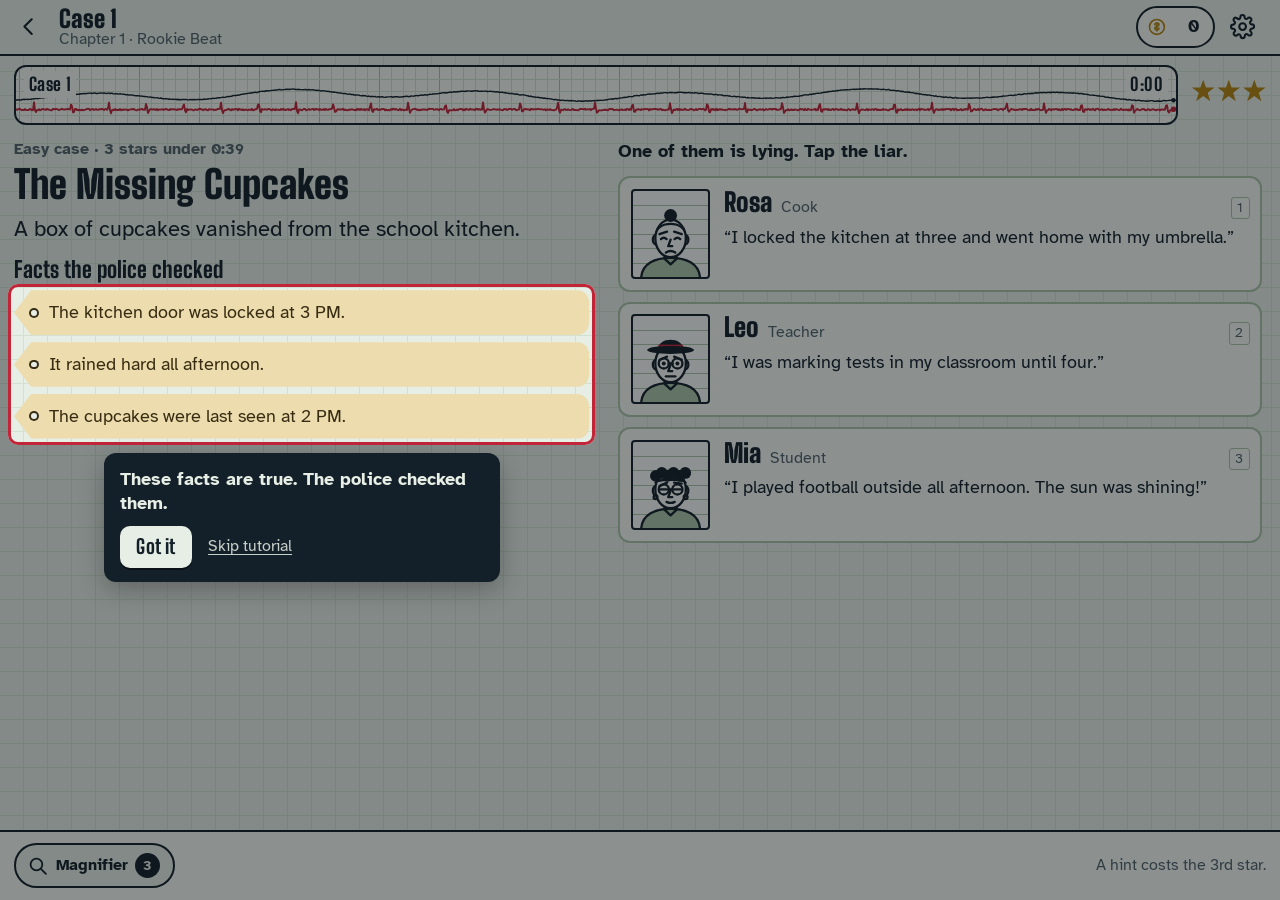
==== commit 1ed118c9: "Add daily retention features, leagues, friend groups and a UI polish - Switch on the web leaderboard" ====
--- a/index.html
+++ b/index.html
@@ -4,7 +4,7 @@
 <meta charset="utf-8">
 <meta name="viewport" content="width=device-width, initial-scale=1, viewport-fit=cover">
 <title>Who's Lying?</title>
-<meta name="description" content="A detective game: read the facts, check every story and catch the liar. Career cases, a Daily Case and Rush mode.">
+<meta name="description" content="A daily detective game: 5 new cases every day, a weekly mastermind case, leagues and friend challenges. Read the facts, check every story and catch the liar.">
 <meta name="theme-color" content="#e7eee5" media="(prefers-color-scheme: light)">
 <meta name="theme-color" content="#0e1612" media="(prefers-color-scheme: dark)">
 <!-- WEB-ONLY:START -->
@@ -16,7 +16,7 @@
 <meta property="og:type" content="website">
 <meta property="og:site_name" content="Who's Lying?">
 <meta property="og:title" content="Who's Lying? Catch the liar">
-<meta property="og:description" content="Read the facts, check every story and catch the liar. New cases every day.">
+<meta property="og:description" content="5 new cases every day. Catch the liar, keep your streak, beat your friends.">
 <meta property="og:image:width" content="1200">
 <meta property="og:image:height" content="630">
 <meta name="twitter:card" content="summary_large_image">
@@ -77,29 +77,58 @@
               <div class="xpbar" role="progressbar" id="xpbar" aria-valuemin="0"><span id="xpfill"></span></div>
               <p class="xp-text" id="xp-text"></p>
             </div>
+            <button class="streak-chip" id="streak-chip" type="button">
+              <svg class="flame" viewBox="0 0 24 24" aria-hidden="true"><path d="M12 2c1 4-3 5.5-3 9.5A3 3 0 0 0 12 15a3 3 0 0 0 3-3.2c0-1.6-1-2.6-1-4.3 2.7 1.4 5 4.6 5 8A7 7 0 0 1 5 15.5C5 9.6 10.5 7.4 12 2z"/></svg>
+              <b id="streak-n">0</b><span class="shield-pips" id="streak-shields"></span>
+            </button>
           </div>
+          <div class="hq-banner" id="hq-banner" hidden></div>
+          <article class="today-card" id="today-card" aria-labelledby="today-title">
+            <canvas class="trace card-trace" id="hq-trace" aria-hidden="true"></canvas>
+            <div class="today-in">
+              <p class="eyebrow" id="today-eyebrow">Daily Case</p>
+              <h1 class="today-title" id="today-title">5 new cases</h1>
+              <div class="res-grid small" id="today-cells" hidden></div>
+              <p class="today-sub" id="today-sub"></p>
+              <p class="today-meta" id="today-meta" hidden></p>
+              <button class="btn danger big wide" id="btn-daily" type="button">Play today's cases</button>
+            </div>
+          </article>
+          <article class="week-card" id="week-card" aria-labelledby="week-title">
+            <div class="week-head"><p class="eyebrow">Case of the Week</p><span class="muted small" id="week-left"></span></div>
+            <h2 class="week-title" id="week-title"></h2>
+            <ol class="week-slots" id="week-slots"></ol>
+            <p class="week-sub" id="week-sub"></p>
+            <button class="btn ghost wide" id="btn-week" type="button">Open the case board</button>
+          </article>
+          <div class="modes">
+            <button class="mode-tile night" id="tile-night" type="button">
+              <span class="mode-ico" aria-hidden="true"><svg viewBox="0 0 24 24"><path d="M20 14.5A8 8 0 0 1 9.5 4a8 8 0 1 0 10.5 10.5z"/></svg></span>
+              <span class="mode-txt"><b>Night Shift</b><span id="night-sub">A hard bonus case at 8 PM</span></span>
+              <span class="mode-flag" id="night-flag" hidden>Open</span>
+            </button>
+            <button class="mode-tile rush" id="tile-rush" type="button">
+              <span class="mode-ico" aria-hidden="true"><svg viewBox="0 0 24 24"><circle cx="12" cy="13" r="8"/><path d="M12 9v4l2.5 2.5M9.5 2.5h5"/></svg></span>
+              <span class="mode-txt"><b>Rush</b><span id="rush-sub">Catch liars against the clock</span></span>
+            </button>
+          </div>
+        </div>
+        <div class="hq-col">
+          <!-- WEB-ONLY:START -->
+          <button class="league-card" id="league-card" type="button" hidden>
+            <span class="league-emblem" id="league-emblem" aria-hidden="true"></span>
+            <span class="league-txt"><span class="eyebrow">Weekly league</span><b id="league-name">Bronze League</b><span class="muted small" id="league-sub"></span></span>
+            <svg class="chev" viewBox="0 0 24 24" aria-hidden="true"><path d="M9 5l7 7-7 7"/></svg>
+          </button>
+          <!-- WEB-ONLY:END -->
           <div class="career-card" id="career-card">
-            <canvas class="trace card-trace" id="hq-trace" aria-hidden="true"></canvas>
             <div class="career-in">
               <p class="eyebrow" id="career-chapter">Chapter 1</p>
-              <h1 class="career-name" id="career-name">Rookie Beat</h1>
+              <h2 class="career-name" id="career-name">Rookie Beat</h2>
               <div class="nodes" id="career-nodes"></div>
               <button class="btn primary big wide" id="btn-play" type="button">Play case 1</button>
               <button class="link-btn" id="btn-map" type="button">Chapter map</button>
             </div>
-          </div>
-        </div>
-        <div class="hq-col">
-          <div class="modes">
-            <button class="mode-tile" id="tile-daily" type="button">
-              <span class="mode-ico" aria-hidden="true"><svg viewBox="0 0 24 24"><rect x="3.5" y="5" width="17" height="15" rx="2"/><path d="M3.5 10h17M8 3v4M16 3v4"/></svg></span>
-              <span class="mode-txt"><b>Daily Case</b><span id="daily-sub">5 new cases every day</span></span>
-              <span class="mode-flag" id="daily-flag" hidden>New</span>
-            </button>
-            <button class="mode-tile" id="tile-rush" type="button">
-              <span class="mode-ico" aria-hidden="true"><svg viewBox="0 0 24 24"><circle cx="12" cy="13" r="8"/><path d="M12 9v4l2.5 2.5M9.5 2.5h5"/></svg></span>
-              <span class="mode-txt"><b>Rush</b><span id="rush-sub">Catch liars against the clock</span></span>
-            </button>
           </div>
           <div class="missions" id="missions">
             <div class="missions-head"><h2>Today's missions</h2><span class="muted" id="missions-reset"></span></div>
@@ -107,11 +136,12 @@
             <div class="chest" id="chest"></div>
           </div>
           <nav class="hq-links" aria-label="More">
+            <button class="chip-btn" id="btn-board" type="button" hidden>Leaderboard</button>
+            <button class="chip-btn" id="btn-friends" type="button" hidden>Friends</button>
+            <button class="chip-btn" id="btn-files" type="button">Case files</button>
             <button class="chip-btn" id="btn-shop" type="button">Shop</button>
             <button class="chip-btn" id="btn-ach" type="button">Achievements</button>
             <button class="chip-btn" id="btn-stats" type="button">Stats</button>
-            <button class="chip-btn" id="btn-board" type="button" hidden>Leaderboard</button>
-            <a class="chip-btn web-only" href="archive.html">Past cases</a>
           </nav>
         </div>
       </div>
@@ -188,6 +218,7 @@
           <h2 class="res-title" id="res-title" tabindex="-1"></h2>
           <div id="res-body"></div>
           <div class="rewards big" id="res-rewards"></div>
+          <div class="versus" id="res-versus" hidden></div>
           <dl class="stat-row" id="res-stats"></dl>
           <div class="res-progress" id="res-progress"></div>
         </div>
@@ -205,6 +236,7 @@
             <textarea class="share-text" id="share-text" readonly hidden aria-label="Your result text"></textarea>
           </div>
           <div class="rank-card" id="res-rank" hidden></div>
+          <div class="res-extra" id="res-extra"></div>
           <p class="countdown-line" id="res-next"></p>
           <details class="review" id="review">
             <summary>Review the answers</summary>
@@ -245,6 +277,30 @@
       </div>
     </section>
 
+    <!-- CASE FILES: past Dailies -->
+    <section class="scr list-scr" id="scr-files" aria-labelledby="files-h" hidden>
+      <div class="list-in">
+        <h2 class="page-h" id="files-h">Case files</h2>
+        <p class="files-keys" id="files-keys"></p>
+        <ol class="files" id="files-list"></ol>
+        <button class="btn ghost" id="files-more" type="button" hidden>Show older days</button>
+      </div>
+    </section>
+
+    <!-- CASE OF THE WEEK board -->
+    <section class="scr list-scr" id="scr-week" aria-labelledby="wk-title" hidden>
+      <div class="list-in wk">
+        <p class="eyebrow" id="wk-eyebrow"></p>
+        <h2 class="page-h" id="wk-title"></h2>
+        <p class="wk-setup" id="wk-setup"></p>
+        <div class="wk-status" id="wk-status" aria-live="polite"></div>
+        <h3 class="sec">Clues <span class="muted small" id="wk-count"></span></h3>
+        <ol class="wk-clues" id="wk-clues"></ol>
+        <h3 class="sec">Suspects <span class="muted small" id="wk-tip">Tap a suspect to cross them out</span></h3>
+        <div class="wk-suspects" id="wk-suspects"></div>
+      </div>
+    </section>
+
   </main>
 </div>
 
@@ -269,6 +325,10 @@
     <label class="switch"><input type="checkbox" id="set-sound"><span>Sound effects</span></label>
     <button class="btn ghost wide" type="button" id="btn-themes">Desk themes</button>
     <button class="btn ghost wide" type="button" id="btn-help">How to play</button>
+    <!-- WEB-ONLY:START -->
+    <button class="btn ghost wide web-only" type="button" id="btn-reminder">Daily reminder</button>
+    <button class="btn ghost wide web-only" type="button" id="btn-install" hidden>Install the app</button>
+    <!-- WEB-ONLY:END -->
     <div class="danger-zone">
       <button class="link-btn" type="button" id="btn-reset">Reset all progress</button>
       <div class="reset-confirm" id="reset-confirm" hidden>
@@ -298,7 +358,11 @@
       <li><span class="star-ico on"></span><span class="star-ico"></span><span class="star-ico"></span> Solved after a wrong guess</li>
     </ul>
     <h3>Modes</h3>
-    <p><strong>Career:</strong> chapter after chapter of cases. <strong>Daily Case:</strong> 5 cases a day, one try each. <strong>Rush:</strong> catch as many liars as you can before you run out of lives.</p>
+    <p><strong>Daily Case:</strong> 5 cases a day, the same for everyone, one try each. <strong>Career:</strong> chapter after chapter of cases. <strong>Rush:</strong> catch as many liars as you can before you run out of lives. <strong>Night Shift:</strong> one hard bonus case every evening from 8 PM.</p>
+    <h3>Case of the Week</h3>
+    <p>Each Daily from Monday to Saturday gives you one clue to a bigger case. On Sunday, use all 6 clues to name the mastermind. You get one try.</p>
+    <h3>Streaks, shields and keys</h3>
+    <p>Play the Daily every day to grow your streak. A <strong>Streak Shield</strong> saves it if you miss a day. A <strong>Case Key</strong> opens a Daily you missed, with full rewards and its weekly clue. You earn one of each every 7 days in a row.</p>
     <p class="muted">Keyboard: keys 1-5 pick, Enter confirms, Esc cancels.</p>
     <button class="btn primary wide" type="button" data-close>Got it</button>
   </div>
@@ -354,10 +418,16 @@
     <h2 id="board-h">Leaderboard</h2>
     <p class="demo-note" id="board-demo" hidden>Demo mode: these players are made up, and nothing you post leaves this device.</p>
     <div class="tabs" role="tablist" aria-label="Which leaderboard">
-      <button class="tab" type="button" role="tab" data-tab="today" aria-selected="true">Today</button>
-      <button class="tab" type="button" role="tab" data-tab="yesterday" aria-selected="false">Yesterday</button>
+      <button class="tab" type="button" role="tab" data-tab="today" aria-selected="true">Daily</button>
+      <button class="tab" type="button" role="tab" data-tab="league" aria-selected="false">League</button>
+      <button class="tab" type="button" role="tab" data-tab="friends" aria-selected="false">Friends</button>
       <button class="tab" type="button" role="tab" data-tab="endless" aria-selected="false">Rush</button>
     </div>
+    <div class="seg" id="board-seg" role="group" aria-label="Which day">
+      <button type="button" data-day="today" aria-pressed="true">Today</button>
+      <button type="button" data-day="yesterday" aria-pressed="false">Yesterday</button>
+    </div>
+    <div class="board-head" id="board-head" hidden></div>
     <p class="board-note" id="board-note"></p>
     <ol class="board" id="board-list" aria-live="polite"></ol>
     <div class="board-me" id="board-me"></div>
@@ -385,7 +455,45 @@
     <button class="btn primary wide" type="button" data-close>Nice!</button>
   </div>
 </dialog>
+
+<dialog id="dlg-group" aria-labelledby="group-h">
+  <form class="dlg" id="group-form" novalidate>
+    <button class="icon-btn dlg-close" type="button" data-close aria-label="Close"><svg viewBox="0 0 24 24"><path d="M6 6l12 12M18 6L6 18"/></svg></button>
+    <h2 id="group-h">Friend groups</h2>
+    <p>Compare today's results with friends, family or your office. Up to 50 detectives per group.</p>
+    <label class="field-label" for="group-name">Start a new group</label>
+    <div class="field-row"><input class="field" id="group-name" type="text" maxlength="24" placeholder="Office Sleuths" autocomplete="off"><button class="btn primary" id="group-create" type="button">Create</button></div>
+    <label class="field-label" for="group-code">Or join with a code</label>
+    <div class="field-row"><input class="field code" id="group-code" type="text" maxlength="7" placeholder="ABC234" autocomplete="off" autocapitalize="characters" spellcheck="false"><button class="btn ghost" id="group-join" type="button">Join</button></div>
+    <p class="field-error" id="group-error" role="alert" hidden></p>
+  </form>
+</dialog>
+
+<dialog id="dlg-reminder" aria-labelledby="rem-h">
+  <div class="dlg">
+    <button class="icon-btn dlg-close" type="button" data-close aria-label="Close"><svg viewBox="0 0 24 24"><path d="M6 6l12 12M18 6L6 18"/></svg></button>
+    <h2 id="rem-h">Daily reminder</h2>
+    <p>Add a daily alarm to your calendar, so you never miss a case or lose your streak.</p>
+    <label class="field-label" for="rem-time">Remind me every day at</label>
+    <input class="field" id="rem-time" type="time" value="09:00">
+    <a class="btn primary wide" id="rem-google" href="#" target="_blank" rel="noopener">Add to Google Calendar</a>
+    <button class="btn ghost wide" id="rem-ics" type="button">Apple or Outlook calendar (.ics)</button>
+    <p class="muted small">It's a normal calendar event. You can delete it any time.</p>
+  </div>
+</dialog>
 <!-- WEB-ONLY:END -->
+
+<dialog id="dlg-notice" aria-labelledby="notice-h">
+  <div class="dlg center">
+    <div class="notice-icon" id="notice-icon" aria-hidden="true"></div>
+    <p class="eyebrow" id="notice-eyebrow" hidden></p>
+    <h2 id="notice-h"></h2>
+    <p id="notice-text"></p>
+    <div class="notice-body" id="notice-body"></div>
+    <button class="btn primary wide" id="notice-yes" type="button">OK</button>
+    <button class="btn ghost wide" id="notice-no" type="button" hidden></button>
+  </div>
+</dialog>
 
 <div class="toasts" id="toasts" aria-live="polite"></div>
 <div class="boot" id="boot" aria-hidden="true"><span class="boot-title">Who's Lying<span class="q">?</span></span><span class="boot-bar"><span></span></span></div>
--- a/css/style.css
+++ b/css/style.css
@@ -35,7 +35,7 @@
   --s1: 1.2rem;
   --s2: 1.6rem;
   --s3: 2.2rem;
-  --r: 6px;
+  --r: 12px;
   --gut: max(14px, env(safe-area-inset-left, 0px));
   --gutr: max(14px, env(safe-area-inset-right, 0px));
   color-scheme: light;
@@ -667,7 +667,7 @@
 .ad-demo-row { display: flex; gap: 0.5rem; justify-content: center; flex-wrap: wrap; margin-top: 0.3rem; }
 
 /* ---------- web leaderboard ---------- */
-.tabs { display: grid; grid-template-columns: repeat(3, 1fr); border: 2px solid var(--ink); border-radius: var(--r); overflow: hidden; }
+.tabs { display: grid; grid-template-columns: repeat(4, 1fr); border: 2px solid var(--ink); border-radius: var(--r); overflow: hidden; }
 .tab { background: var(--surface); border: 0; padding: 0.5rem 0.2rem; cursor: pointer; font-family: var(--display); font-weight: 800; font-size: 1.1rem; }
 .tab + .tab { border-left: 2px solid var(--ink); }
 .tab[aria-selected="true"] { background: var(--ink); color: var(--paper); }
@@ -693,6 +693,213 @@
 .badges { display: flex; flex-wrap: wrap; gap: 0.35rem; }
 .badge-chip { border: 2px solid var(--ink); border-radius: 99px; padding: 0.1rem 0.6rem; font-size: var(--s-1); font-weight: 700; }
 
+/* ---------- polish: tactile buttons, lifted cards ---------- */
+.btn { border-radius: 10px; box-shadow: 0 3px 0 var(--lip, var(--ink)); transition: transform 0.08s ease, box-shadow 0.08s ease, filter 0.12s ease; }
+.btn.primary { --lip: color-mix(in srgb, var(--ink) 55%, #000); }
+.btn.danger { --lip: color-mix(in srgb, var(--needle) 55%, #000); }
+.btn.small { box-shadow: 0 2px 0 var(--lip, var(--ink)); }
+.btn:active:not(:disabled) { transform: translateY(3px); box-shadow: 0 0 0 var(--lip, var(--ink)); }
+.btn:disabled { box-shadow: none; }
+.career-card, .missions, .shop-card, .rank-card, .rp-level, .chapter:not(.locked) { box-shadow: 0 3px 0 var(--ink); }
+.mode-tile, .league-card { box-shadow: 0 3px 0 var(--ink); transition: transform 0.1s ease, box-shadow 0.1s ease; }
+.mode-tile:hover, .league-card:hover { transform: translateY(-2px); box-shadow: 0 5px 0 var(--ink); background: var(--surface); }
+.mode-tile:active, .league-card:active { transform: translateY(2px); box-shadow: 0 1px 0 var(--ink); }
+.chip-btn { box-shadow: 0 2px 0 var(--ink); }
+.chip-btn:active { transform: translateY(2px); box-shadow: none; }
+.chip-btn.on { background: var(--ink); color: var(--paper); }
+dialog { border-radius: 16px; box-shadow: 0 5px 0 var(--ink), 0 24px 60px rgba(0, 0, 0, 0.35); }
+dialog[open] { animation: dlgin 0.24s cubic-bezier(0.2, 1.25, 0.4, 1) both; }
+@keyframes dlgin { from { transform: translateY(16px) scale(0.97); opacity: 0; } to { transform: none; opacity: 1; } }
+.scr.hq:not([hidden]) .hq-col > * { animation: cardin 0.4s cubic-bezier(0.2, 0.9, 0.3, 1) both; }
+.hq-col > *:nth-child(2) { animation-delay: 0.04s; }
+.hq-col > *:nth-child(3) { animation-delay: 0.08s; }
+.hq-col > *:nth-child(4) { animation-delay: 0.12s; }
+.hq-col > *:nth-child(5) { animation-delay: 0.16s; }
+.hq-col > *:nth-child(6) { animation-delay: 0.2s; }
+@keyframes cardin { from { transform: translateY(12px); opacity: 0; } to { transform: none; opacity: 1; } }
+
+/* ---------- HQ: streak chip ---------- */
+.player { position: relative; }
+.streak-chip {
+  flex: none; align-self: center; display: inline-flex; align-items: center; gap: 0.25rem; cursor: pointer;
+  border: 2px solid var(--grid-strong); border-radius: 99px; background: var(--surface); color: var(--pencil);
+  padding: 0.3rem 0.7rem 0.3rem 0.5rem; font-family: var(--display); font-weight: 900; font-size: 1.45rem; line-height: 1;
+  box-shadow: 0 2px 0 var(--grid-strong); font-variant-numeric: tabular-nums;
+}
+.streak-chip .flame { width: 1.25rem; height: 1.25rem; fill: var(--grid-strong); }
+.streak-chip.lit { color: var(--needle); border-color: var(--needle); box-shadow: 0 2px 0 var(--needle); }
+.streak-chip.lit .flame { fill: var(--needle); animation: flicker 2.4s ease-in-out infinite; transform-origin: 50% 90%; }
+@keyframes flicker { 0%, 100% { transform: scale(1) rotate(0); } 30% { transform: scale(1.08, 0.95) rotate(-3deg); } 60% { transform: scale(0.96, 1.06) rotate(2deg); } }
+.shield-pips { display: inline-flex; gap: 2px; margin-left: 0.2rem; }
+.shield-pips:empty { display: none; }
+.shield-pips .sp { width: 0.68rem; height: 0.8rem; background: var(--ok); clip-path: polygon(50% 0, 100% 16%, 92% 62%, 50% 100%, 8% 62%, 0 16%); }
+
+/* ---------- HQ: banner ---------- */
+.hq-banner {
+  display: flex; align-items: center; gap: 0.65rem; border: 2px solid var(--ink); border-radius: var(--r);
+  background: var(--tag); color: var(--tag-ink); padding: 0.55rem 0.4rem 0.55rem 0.8rem; box-shadow: 0 3px 0 var(--ink);
+}
+.hb-ico { font-size: 1.6rem; line-height: 1; }
+.hb-txt { flex: 1; min-width: 0; display: grid; line-height: 1.2; }
+.hb-txt b { font-family: var(--display); font-weight: 900; font-size: 1.2rem; }
+.hb-txt span { font-size: var(--s-1); }
+.hq-banner .icon-btn { width: 2.2rem; height: 2.2rem; color: inherit; }
+
+/* ---------- HQ: today's Daily (hero) ---------- */
+.today-card { position: relative; border: 2px solid var(--ink); border-radius: var(--r); background: var(--surface); overflow: hidden; box-shadow: 0 4px 0 var(--ink); }
+.today-card .card-trace { height: 4.4rem; }
+.today-in { padding: 0.85rem 1rem 1rem; display: grid; gap: 0.55rem; }
+.today-title { margin: -0.35rem 0 0; font-family: var(--display); font-weight: 900; font-size: 2.7rem; line-height: 0.95; text-wrap: balance; }
+.today-sub { color: var(--pencil); }
+.today-sub strong { color: var(--ink); font-variant-numeric: tabular-nums; }
+.today-meta { font-weight: 700; font-size: var(--s-1); background: var(--tag); color: var(--tag-ink); border-radius: 8px; padding: 0.4rem 0.65rem; line-height: 1.4; }
+.res-grid.small { gap: 0.3rem; }
+.res-grid.small span { width: 1.55rem; height: 1.55rem; border-radius: 5px; }
+
+/* ---------- HQ: Case of the Week ---------- */
+.week-card {
+  border: 2px solid var(--ink); border-radius: var(--r); background: var(--surface); padding: 0.8rem 0.95rem 0.95rem;
+  display: grid; gap: 0.55rem; box-shadow: 0 3px 0 var(--ink);
+  background-image: linear-gradient(90deg, var(--tag) 0 0.45rem, transparent 0.45rem);
+  padding-left: 1.25rem;
+}
+.week-head { display: flex; justify-content: space-between; align-items: baseline; gap: 0.5rem; }
+.week-title { margin: -0.3rem 0 0; font-family: var(--display); font-weight: 900; font-size: 1.85rem; line-height: 1; text-wrap: balance; }
+.week-slots { list-style: none; margin: 0; padding: 0; display: grid; grid-template-columns: repeat(7, minmax(0, 1fr)); gap: 0.3rem; }
+.week-slots li {
+  display: grid; justify-items: center; gap: 0.12rem; padding: 0.35rem 0 0.28rem; border-radius: 9px;
+  border: 2px solid var(--grid-strong); background: var(--paper); color: var(--pencil);
+}
+.week-slots li span { font-family: var(--display); font-weight: 900; font-size: 1.15rem; line-height: 1; height: 1.15rem; }
+.week-slots li b { font-size: 0.68rem; font-weight: 700; text-transform: uppercase; letter-spacing: 0.05em; }
+.week-slots .got { background: var(--ok); border-color: var(--ok); color: var(--surface); }
+.week-slots .miss { border-style: dashed; color: var(--needle); }
+.week-slots .now { border-color: var(--needle); color: var(--ink); box-shadow: 0 0 0 2px var(--needle); }
+.week-slots .star { border-color: var(--gold); color: var(--gold); }
+.week-slots .star.now { background: var(--gold); color: #1b1a17; box-shadow: 0 0 0 2px var(--gold); animation: glow 1.6s ease-in-out infinite; }
+@keyframes glow { 50% { box-shadow: 0 0 0 5px color-mix(in srgb, var(--gold) 35%, transparent); } }
+.week-sub { font-size: var(--s-1); line-height: 1.4; }
+
+/* ---------- HQ: mode tiles ---------- */
+.mode-tile.night .mode-ico { background: #3d3f9e; color: #fff; }
+.mode-tile.rush .mode-ico { background: var(--gold); color: #1b1a17; }
+.mode-tile.night.is-open { border-color: #6b6fe0; box-shadow: 0 3px 0 #6b6fe0; }
+.mode-tile.night .mode-flag { background: #3d3f9e; color: #fff; }
+
+/* ---------- HQ: weekly league ---------- */
+.league-card {
+  display: flex; align-items: center; gap: 0.8rem; width: 100%; text-align: left; cursor: pointer; font: inherit; color: var(--ink);
+  border: 2px solid var(--ink); border-radius: var(--r); background: var(--surface); padding: 0.7rem 0.8rem;
+}
+.league-emblem {
+  width: 3rem; height: 3rem; flex: none; display: grid; place-items: center; font-size: 1.5rem;
+  border-radius: 50%; border: 2px solid var(--ink); background: var(--tier, var(--grid));
+}
+.league-emblem.t0 { --tier: #e9b98a; } .league-emblem.t1 { --tier: #dfe5ea; } .league-emblem.t2 { --tier: #f4d67f; }
+.league-emblem.t3 { --tier: #a9e7eb; } .league-emblem.t4 { --tier: #bdd2ff; }
+.league-txt { flex: 1; min-width: 0; display: grid; line-height: 1.2; }
+.league-txt b { font-family: var(--display); font-weight: 900; font-size: 1.45rem; line-height: 1.05; }
+.chev { width: 1.3rem; height: 1.3rem; flex: none; fill: none; stroke: currentColor; stroke-width: 2.5; stroke-linecap: round; stroke-linejoin: round; color: var(--pencil); }
+
+/* ---------- results: challenge + what's next ---------- */
+.versus { border: 2px solid var(--ink); border-radius: var(--r); background: var(--surface); padding: 0.85rem; display: grid; gap: 0.7rem; box-shadow: 0 3px 0 var(--ink); }
+.versus.won { border-color: var(--ok); box-shadow: 0 3px 0 var(--ok); }
+.vs-head { font-family: var(--display); font-weight: 900; font-size: 1.75rem; line-height: 1; }
+.versus.won .vs-head { color: var(--ok); }
+.vs-row { display: grid; grid-template-columns: minmax(0, 1fr) auto minmax(0, 1fr); gap: 0.5rem; align-items: center; width: 100%; }
+.vs-side {
+  display: grid; gap: 0.3rem; justify-items: center; text-align: center; padding: 0.55rem 0.3rem; border-radius: 10px;
+  background: var(--paper); font-variant-numeric: tabular-nums; font-size: var(--s-1); font-weight: 700; min-width: 0;
+}
+.vs-side b { font-family: var(--display); font-size: 1.25rem; max-width: 100%; overflow: hidden; text-overflow: ellipsis; white-space: nowrap; }
+.vs-side.win { background: color-mix(in srgb, var(--ok) 16%, var(--surface)); box-shadow: inset 0 0 0 2px var(--ok); }
+.vs-x { font-family: var(--display); font-weight: 900; font-size: 1.35rem; color: var(--needle); }
+.vs-side .res-grid, .file .res-grid { gap: 0.2rem; }
+.vs-side .res-grid span, .file .res-grid span { width: 1.05rem; height: 1.05rem; border-width: 1.5px; border-radius: 3px; }
+.res-extra { display: grid; gap: 0.5rem; }
+.res-extra:empty { display: none; }
+.next-card { display: flex; align-items: center; gap: 0.7rem; border: 2px solid var(--ink); border-radius: var(--r); background: var(--surface); padding: 0.6rem 0.7rem; box-shadow: 0 2px 0 var(--ink); }
+.nc-ico { font-size: 1.45rem; width: 2.1rem; text-align: center; flex: none; font-family: var(--display); font-weight: 900; color: var(--gold); line-height: 1; }
+.nc-txt { flex: 1; min-width: 0; display: grid; line-height: 1.3; font-size: var(--s-1); }
+.nc-txt b { font-family: var(--display); font-size: 1.15rem; font-weight: 800; line-height: 1.1; }
+
+/* ---------- case files ---------- */
+.files-keys { display: flex; gap: 0.65rem; align-items: center; background: var(--tag); color: var(--tag-ink); border-radius: var(--r); padding: 0.65rem 0.85rem; font-size: var(--s-1); line-height: 1.4; }
+.key-ico { font-size: 1.5rem; }
+.files { list-style: none; margin: 0; padding: 0; display: grid; gap: 0.5rem; }
+.file {
+  display: grid; grid-template-columns: minmax(0, 1fr) auto; grid-template-areas: "head acts" "status acts"; gap: 0.25rem 0.7rem; align-items: center;
+  border: 2px solid var(--grid-strong); border-radius: var(--r); background: var(--surface); padding: 0.6rem 0.75rem;
+}
+.file.played, .file.open { border-color: var(--ink); }
+.file.today { border-color: var(--needle); box-shadow: 0 3px 0 var(--needle); }
+.file.missed { border-style: dashed; background: transparent; }
+.file-head { grid-area: head; display: flex; gap: 0.5rem; align-items: baseline; flex-wrap: wrap; }
+.file-head b { font-family: var(--display); font-weight: 900; font-size: 1.3rem; line-height: 1; }
+.file-status { grid-area: status; display: flex; gap: 0.5rem; align-items: center; font-size: var(--s-1); font-weight: 700; }
+.file-acts { grid-area: acts; display: grid; gap: 0.15rem; justify-items: center; }
+
+/* ---------- Case of the Week board ---------- */
+.wk-setup { font-size: var(--s1); line-height: 1.35; }
+.wk-status { border: 2px solid var(--ink); border-radius: var(--r); background: var(--surface); padding: 0.75rem 0.85rem; display: grid; gap: 0.55rem; box-shadow: 0 3px 0 var(--ink); }
+.wk-verdict { display: grid; gap: 0.35rem; }
+.wk-verdict b { font-family: var(--display); font-weight: 900; font-size: 1.8rem; line-height: 1; }
+.wk-verdict.good b { color: var(--ok); }
+.wk-verdict.bad b { color: var(--needle); }
+.wk-clues { list-style: none; margin: 0; padding: 0; display: grid; gap: 0.4rem; }
+.wk-clue { display: flex; gap: 0.65rem; align-items: center; flex-wrap: wrap; padding: 0.55rem 0.75rem; border-radius: 10px; line-height: 1.35; }
+.wk-clue.open { background: var(--tag); color: var(--tag-ink); }
+.wk-clue.locked { border: 2px dashed var(--grid-strong); color: var(--pencil); }
+.wk-day { font-family: var(--display); font-weight: 900; text-transform: uppercase; font-size: 0.95rem; letter-spacing: 0.05em; min-width: 2.4rem; }
+.wk-clue.open span:last-child { flex: 1; min-width: 12rem; }
+.wk-why { flex: 1; min-width: 10rem; font-size: var(--s-1); }
+.wk-acts { display: flex; gap: 0.35rem; flex-wrap: wrap; }
+.wk-suspects { display: grid; grid-template-columns: repeat(auto-fill, minmax(15.5rem, 1fr)); gap: 0.55rem; }
+.wk-sus {
+  position: relative; display: grid; grid-template-columns: 3.6rem minmax(0, 1fr); gap: 0.65rem; align-items: start; text-align: left;
+  padding: 0.55rem; border: 2px solid var(--grid-strong); border-radius: var(--r); background: var(--surface); color: var(--ink);
+  cursor: pointer; font: inherit; transition: opacity 0.15s ease, border-color 0.12s ease, transform 0.12s ease;
+}
+.wk-sus:hover:not(:disabled) { border-color: var(--ink); }
+.wk-sus .mug { width: 3.6rem; height: 4.1rem; }
+.wk-who { display: grid; gap: 0.1rem; min-width: 0; }
+.wk-who b { font-family: var(--display); font-weight: 900; font-size: 1.3rem; line-height: 1; }
+.wk-traits { display: flex; flex-wrap: wrap; gap: 0.25rem; margin-top: 0.3rem; }
+.wk-traits span { font-size: 0.75rem; font-weight: 700; border: 1.5px solid var(--grid-strong); border-radius: 99px; padding: 0 0.45rem; background: var(--paper); }
+.wk-sus.crossed { opacity: 0.42; }
+.wk-sus.crossed::after { content: ""; position: absolute; left: 6%; right: 6%; top: 50%; height: 3px; background: var(--needle); transform: rotate(-7deg); border-radius: 2px; }
+.wk-sus.culprit { border-color: var(--needle); box-shadow: 0 0 0 2px var(--needle); opacity: 1; }
+.wk-sus.culprit::after { display: none; }
+.wk-sus.wrong { border-style: dashed; }
+.wk-sus:disabled { cursor: default; }
+.accusing .wk-sus { border-color: var(--needle); }
+.accusing .wk-sus:hover { transform: translateY(-2px); box-shadow: 0 3px 0 var(--needle); }
+
+/* ---------- notices, groups, board extras ---------- */
+.notice-icon { font-size: 3.4rem; line-height: 1; font-family: var(--display); font-weight: 900; color: var(--gold); animation: badgein 0.55s cubic-bezier(0.2, 1.5, 0.4, 1) both; }
+.notice-icon:empty { display: none; }
+.notice-body { display: grid; gap: 0.5rem; justify-items: center; width: 100%; }
+.notice-body:empty { display: none; }
+.notice-body .reward-list { justify-self: stretch; }
+.reward-list .coin-ico { vertical-align: -0.15rem; }
+.shield-line { background: var(--paper); border-radius: 10px; padding: 0.6rem 0.8rem; text-align: left; line-height: 1.4; justify-self: stretch; }
+.field-row { display: flex; gap: 0.5rem; }
+.field-row .field { flex: 1; min-width: 0; }
+.field.code { text-transform: uppercase; letter-spacing: 0.18em; font-family: var(--display); font-weight: 800; }
+#dlg-board { width: min(34rem, calc(100% - 28px)); }
+.seg { display: inline-flex; justify-self: start; border: 2px solid var(--ink); border-radius: 99px; overflow: hidden; }
+.seg button { border: 0; background: var(--surface); padding: 0.25rem 0.9rem; font-weight: 700; font-size: var(--s-1); cursor: pointer; }
+.seg button + button { border-left: 2px solid var(--ink); }
+.seg button[aria-pressed="true"] { background: var(--ink); color: var(--paper); }
+.board-head { display: flex; align-items: center; gap: 0.7rem; }
+.board-head > span:last-child { display: grid; line-height: 1.15; }
+.board-head b { font-family: var(--display); font-weight: 900; font-size: 1.35rem; }
+.board-head .league-emblem { width: 2.6rem; height: 2.6rem; font-size: 1.3rem; }
+.grp-chips { display: flex; flex-wrap: wrap; gap: 0.35rem; }
+.board-row.up { box-shadow: inset 4px 0 0 var(--ok); }
+.board-row.down { box-shadow: inset 4px 0 0 var(--needle); }
+.board-row.waiting { color: var(--pencil); }
+
 /* ---------- wide screens: 16:9 desktop frames ---------- */
 @media (min-width: 700px) and (min-aspect-ratio: 6/5) {
   .hq-grid { grid-template-columns: minmax(0, 1.15fr) minmax(0, 1fr); align-items: start; padding-top: 1.1rem; }
@@ -726,7 +933,9 @@
   .suspects { gap: 0.45rem; }
   .clue { padding-top: 0.45rem; padding-bottom: 0.45rem; }
   .career-name { font-size: 2.1rem; }
-  .card-trace { height: 3.2rem; }
+  .card-trace, .today-card .card-trace { height: 3.2rem; }
+  .today-title { font-size: 2.2rem; }
+  .week-title { font-size: 1.55rem; }
   .hq-grid { gap: 0.8rem; padding-top: 0.8rem; }
   .hq-col { gap: 0.8rem; }
   .mode-tile { min-height: 4rem; padding: 0.55rem; }
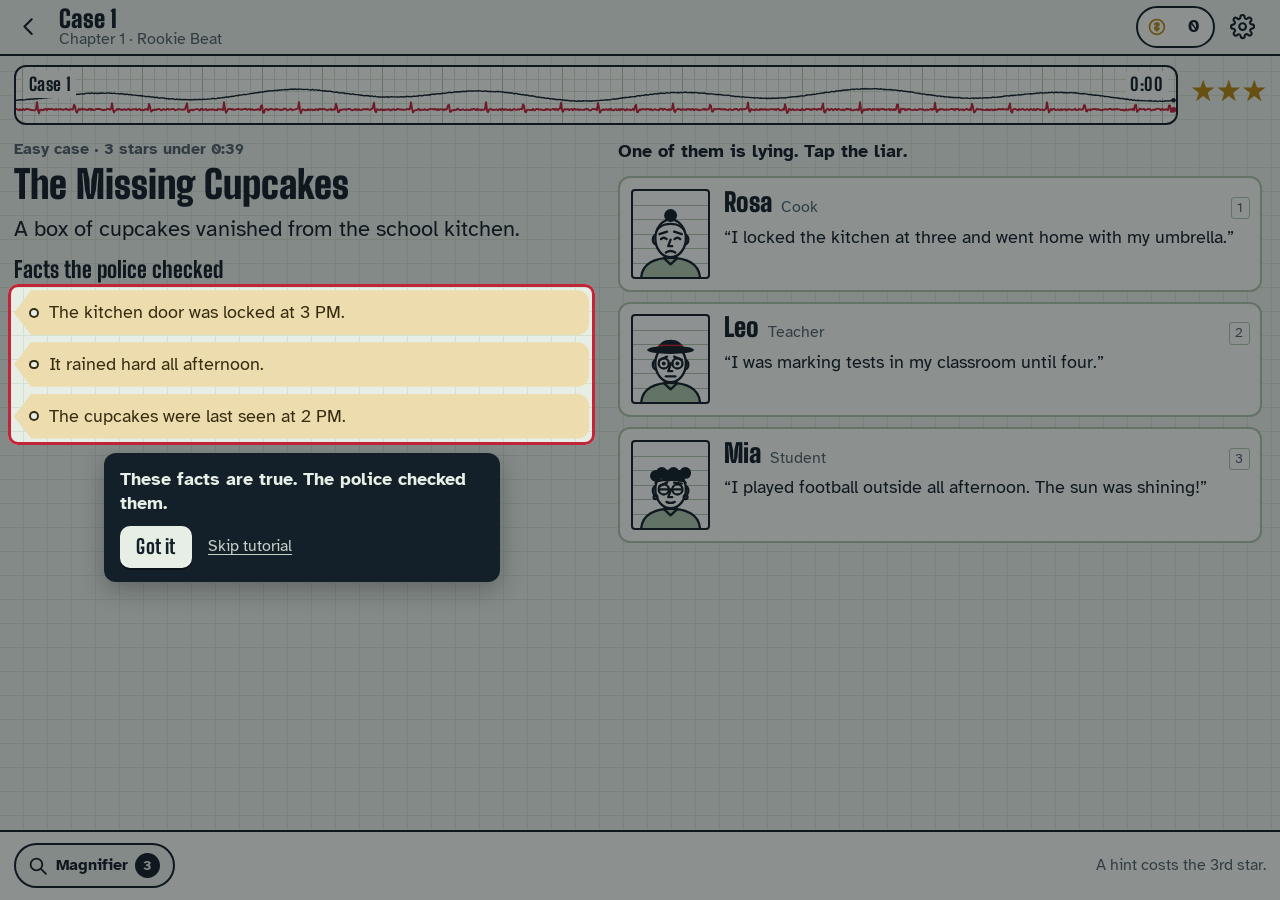
==== commit 9d3ac0f1: "Back up player progress online so nobody starts over - Every web player's progress is backed up unde" ====
--- a/index.html
+++ b/index.html
@@ -328,6 +328,12 @@
     <!-- WEB-ONLY:START -->
     <button class="btn ghost wide web-only" type="button" id="btn-reminder">Daily reminder</button>
     <button class="btn ghost wide web-only" type="button" id="btn-install" hidden>Install the app</button>
+    <div class="cloud-box web-only" id="cloud-box" hidden>
+      <p class="cloud-h">☁️ Progress backup</p>
+      <p class="small" id="cloud-text"></p>
+      <div class="row2" id="cloud-acts"><button class="btn small ghost" type="button" id="btn-save-send">Send to myself</button><button class="btn small ghost" type="button" id="btn-save-copy">Copy code</button></div>
+      <button class="link-btn" type="button" id="btn-restore">Played on another device? Restore progress</button>
+    </div>
     <!-- WEB-ONLY:END -->
     <div class="danger-zone">
       <button class="link-btn" type="button" id="btn-reset">Reset all progress</button>
@@ -469,6 +475,18 @@
   </form>
 </dialog>
 
+<dialog id="dlg-restore" aria-labelledby="restore-h">
+  <form class="dlg" id="restore-form" novalidate>
+    <button class="icon-btn dlg-close" type="button" data-close aria-label="Close"><svg viewBox="0 0 24 24"><path d="M6 6l12 12M18 6L6 18"/></svg></button>
+    <h2 id="restore-h">Restore your progress</h2>
+    <p>Played on another phone or browser? Enter the save code from there. You'll find it in Settings, under Progress backup.</p>
+    <label class="field-label" for="restore-code">Save code</label>
+    <input class="field code" id="restore-code" type="text" maxlength="16" placeholder="ABCD-EFGH-JKMN" autocomplete="off" autocapitalize="characters" spellcheck="false">
+    <p class="field-error" id="restore-error" role="alert" hidden></p>
+    <button class="btn primary wide" type="submit" id="restore-go">Restore</button>
+  </form>
+</dialog>
+
 <dialog id="dlg-reminder" aria-labelledby="rem-h">
   <div class="dlg">
     <button class="icon-btn dlg-close" type="button" data-close aria-label="Close"><svg viewBox="0 0 24 24"><path d="M6 6l12 12M18 6L6 18"/></svg></button>
--- a/css/style.css
+++ b/css/style.css
@@ -875,6 +875,13 @@
 .accusing .wk-sus { border-color: var(--needle); }
 .accusing .wk-sus:hover { transform: translateY(-2px); box-shadow: 0 3px 0 var(--needle); }
 
+/* ---------- progress backup ---------- */
+.cloud-box { border: 2px dashed var(--grid-strong); border-radius: var(--r); padding: 0.7rem 0.8rem; display: grid; gap: 0.5rem; }
+.cloud-h { font-family: var(--display); font-weight: 900; font-size: 1.2rem; }
+.save-code { font-family: var(--display); font-weight: 900; letter-spacing: 0.08em; white-space: nowrap; }
+.save-code.big { font-size: 1.9rem; background: var(--paper); border: 2px dashed var(--ink); border-radius: 10px; padding: 0.35rem 0.8rem; -webkit-user-select: all; user-select: all; }
+.boot-note { color: var(--pencil); font-weight: 700; text-align: center; padding: 0 16px; }
+
 /* ---------- notices, groups, board extras ---------- */
 .notice-icon { font-size: 3.4rem; line-height: 1; font-family: var(--display); font-weight: 900; color: var(--gold); animation: badgein 0.55s cubic-bezier(0.2, 1.5, 0.4, 1) both; }
 .notice-icon:empty { display: none; }
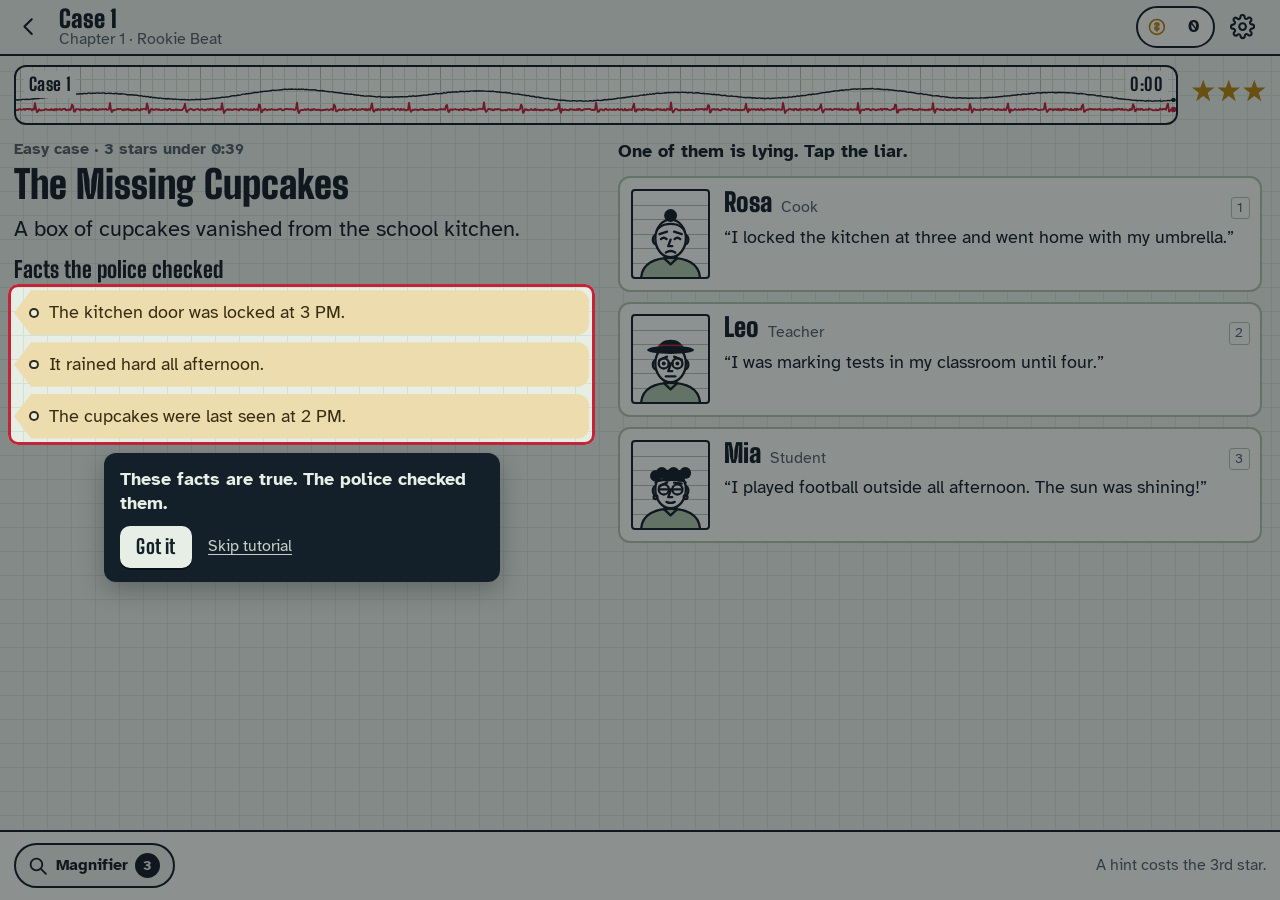
==== commit 7c26025b: "Move the game to liarhunt.com and add side ads Every page, the sitemap and share links now use https" ====
--- a/index.html
+++ b/index.html
@@ -9,10 +9,10 @@
 <meta name="theme-color" content="#0e1612" media="(prefers-color-scheme: dark)">
 <!-- WEB-ONLY:START -->
 <!-- If you move to your own domain, change the address in the 4 lines below -->
-<link rel="canonical" href="https://r4flutter.github.io/WhoLies/">
-<meta property="og:url" content="https://r4flutter.github.io/WhoLies/">
-<meta property="og:image" content="https://r4flutter.github.io/WhoLies/assets/og-image.png">
-<meta name="twitter:image" content="https://r4flutter.github.io/WhoLies/assets/og-image.png">
+<link rel="canonical" href="https://liarhunt.com/">
+<meta property="og:url" content="https://liarhunt.com/">
+<meta property="og:image" content="https://liarhunt.com/assets/og-image.png">
+<meta name="twitter:image" content="https://liarhunt.com/assets/og-image.png">
 <meta property="og:type" content="website">
 <meta property="og:site_name" content="Who's Lying?">
 <meta property="og:title" content="Who's Lying? Catch the liar">
@@ -513,6 +513,10 @@
   </div>
 </dialog>
 
+<!-- WEB-ONLY:START -->
+<aside class="ad-rail left" aria-label="Advertisement" hidden></aside>
+<aside class="ad-rail right" aria-label="Advertisement" hidden></aside>
+<!-- WEB-ONLY:END -->
 <div class="toasts" id="toasts" aria-live="polite"></div>
 <div class="boot" id="boot" aria-hidden="true"><span class="boot-title">Who's Lying<span class="q">?</span></span><span class="boot-bar"><span></span></span></div>
 
--- a/css/style.css
+++ b/css/style.css
@@ -520,6 +520,17 @@
 .rank-head { font-size: var(--s1); line-height: 1.35; }
 .rank-sub { color: var(--pencil); font-size: var(--s-1); }
 .ad-slot { min-height: 0; }
+/* side ads: tall ads left and right, game in the middle. ads.js adds html.rails on wide screens. */
+.ad-rail { position: fixed; top: 0; bottom: 0; width: var(--rail); display: grid; place-items: center; z-index: 1; }
+.ad-rail.left { left: 12px; } .ad-rail.right { right: 12px; }
+html.rails .app { padding-inline: calc(var(--rail) + 24px); }
+html.rails .verdict { left: calc(var(--rail) + 24px); right: calc(var(--rail) + 24px); }
+.ad-demo-rail { width: 100%; height: 100%; display: grid; place-items: center; border: 2px dashed var(--pencil); border-radius: var(--r); color: var(--pencil); font-size: var(--s-1); text-align: center; }
+@media (max-width: 1099px), (max-height: 659px) {
+  .ad-rail { display: none !important; }
+  html.rails .app { padding-inline: 0; }
+  html.rails .verdict { left: 0; right: 0; }
+}
 .ad-demo-banner { border: 2px dashed var(--pencil); border-radius: var(--r); padding: 1.6rem 0.8rem; text-align: center; color: var(--pencil); font-size: var(--s-1); }
 
 /* ---------- list screens: map, shop, achievements ---------- */
